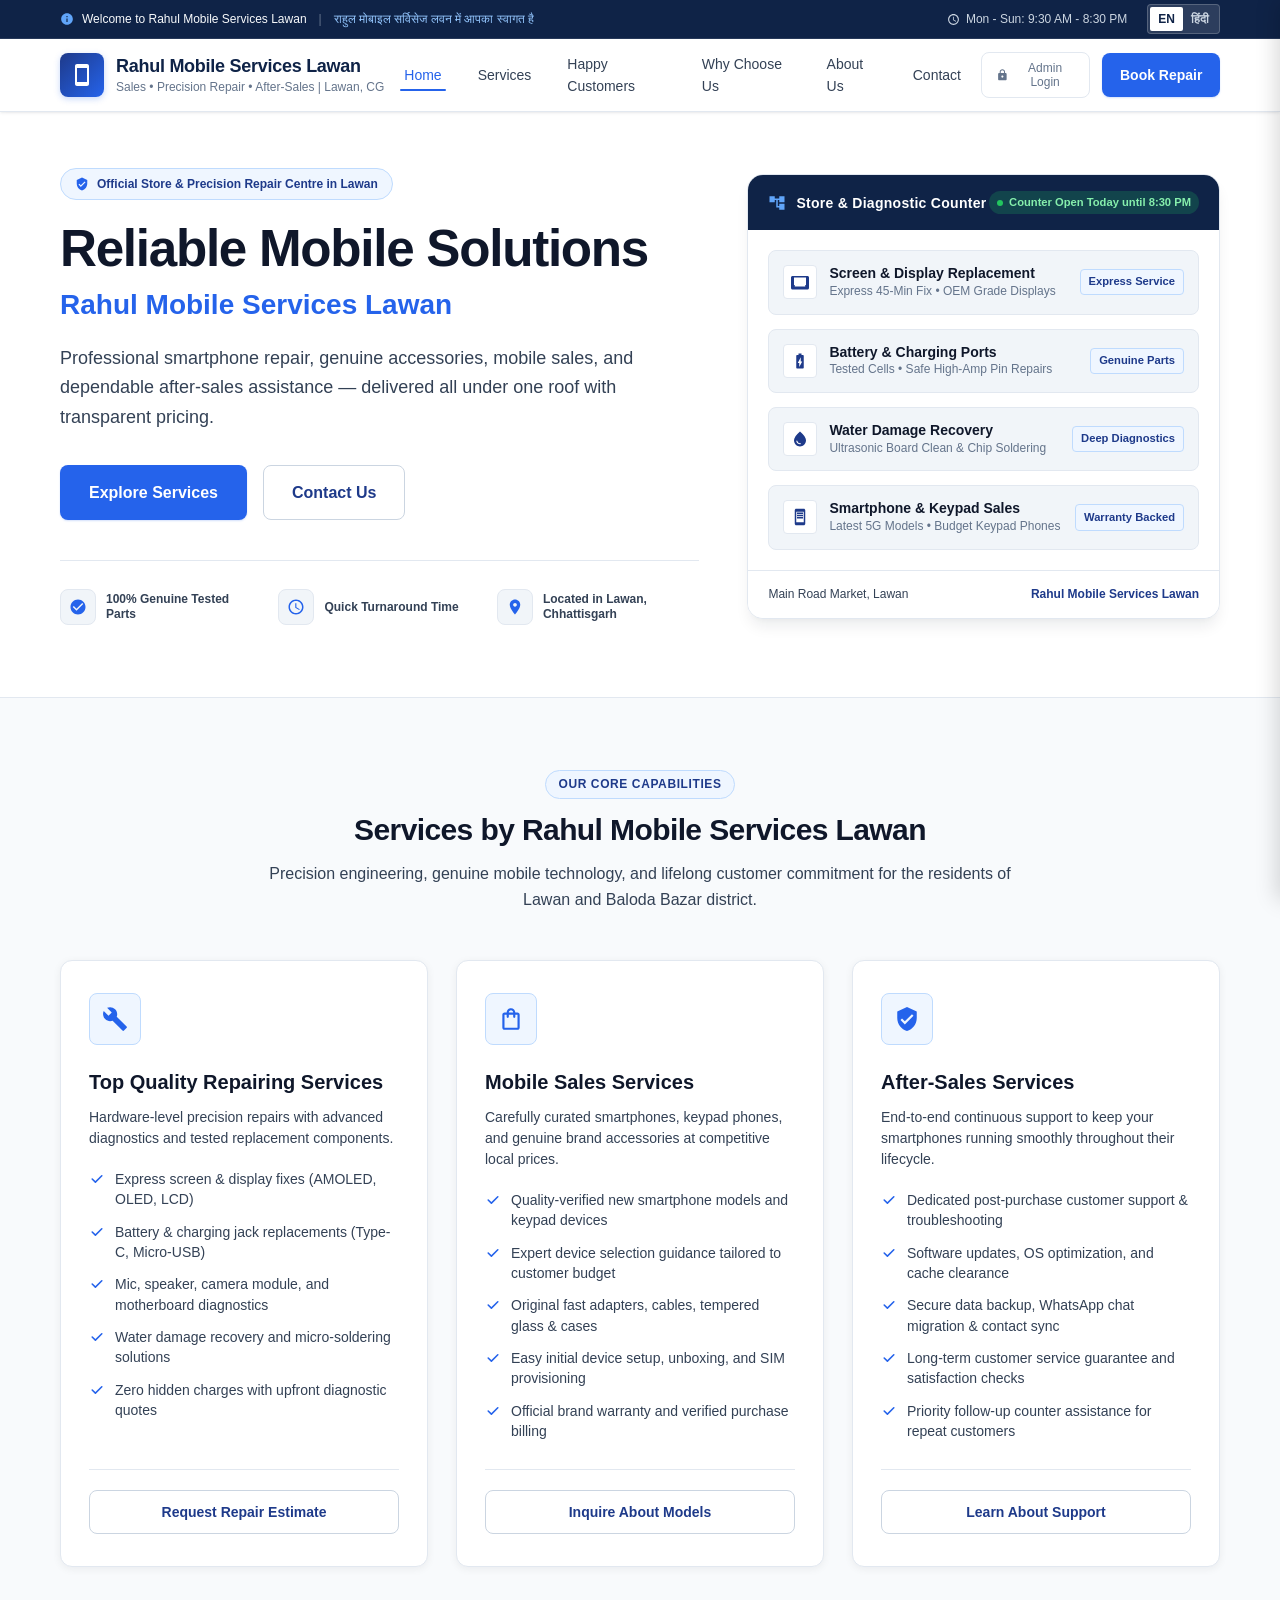
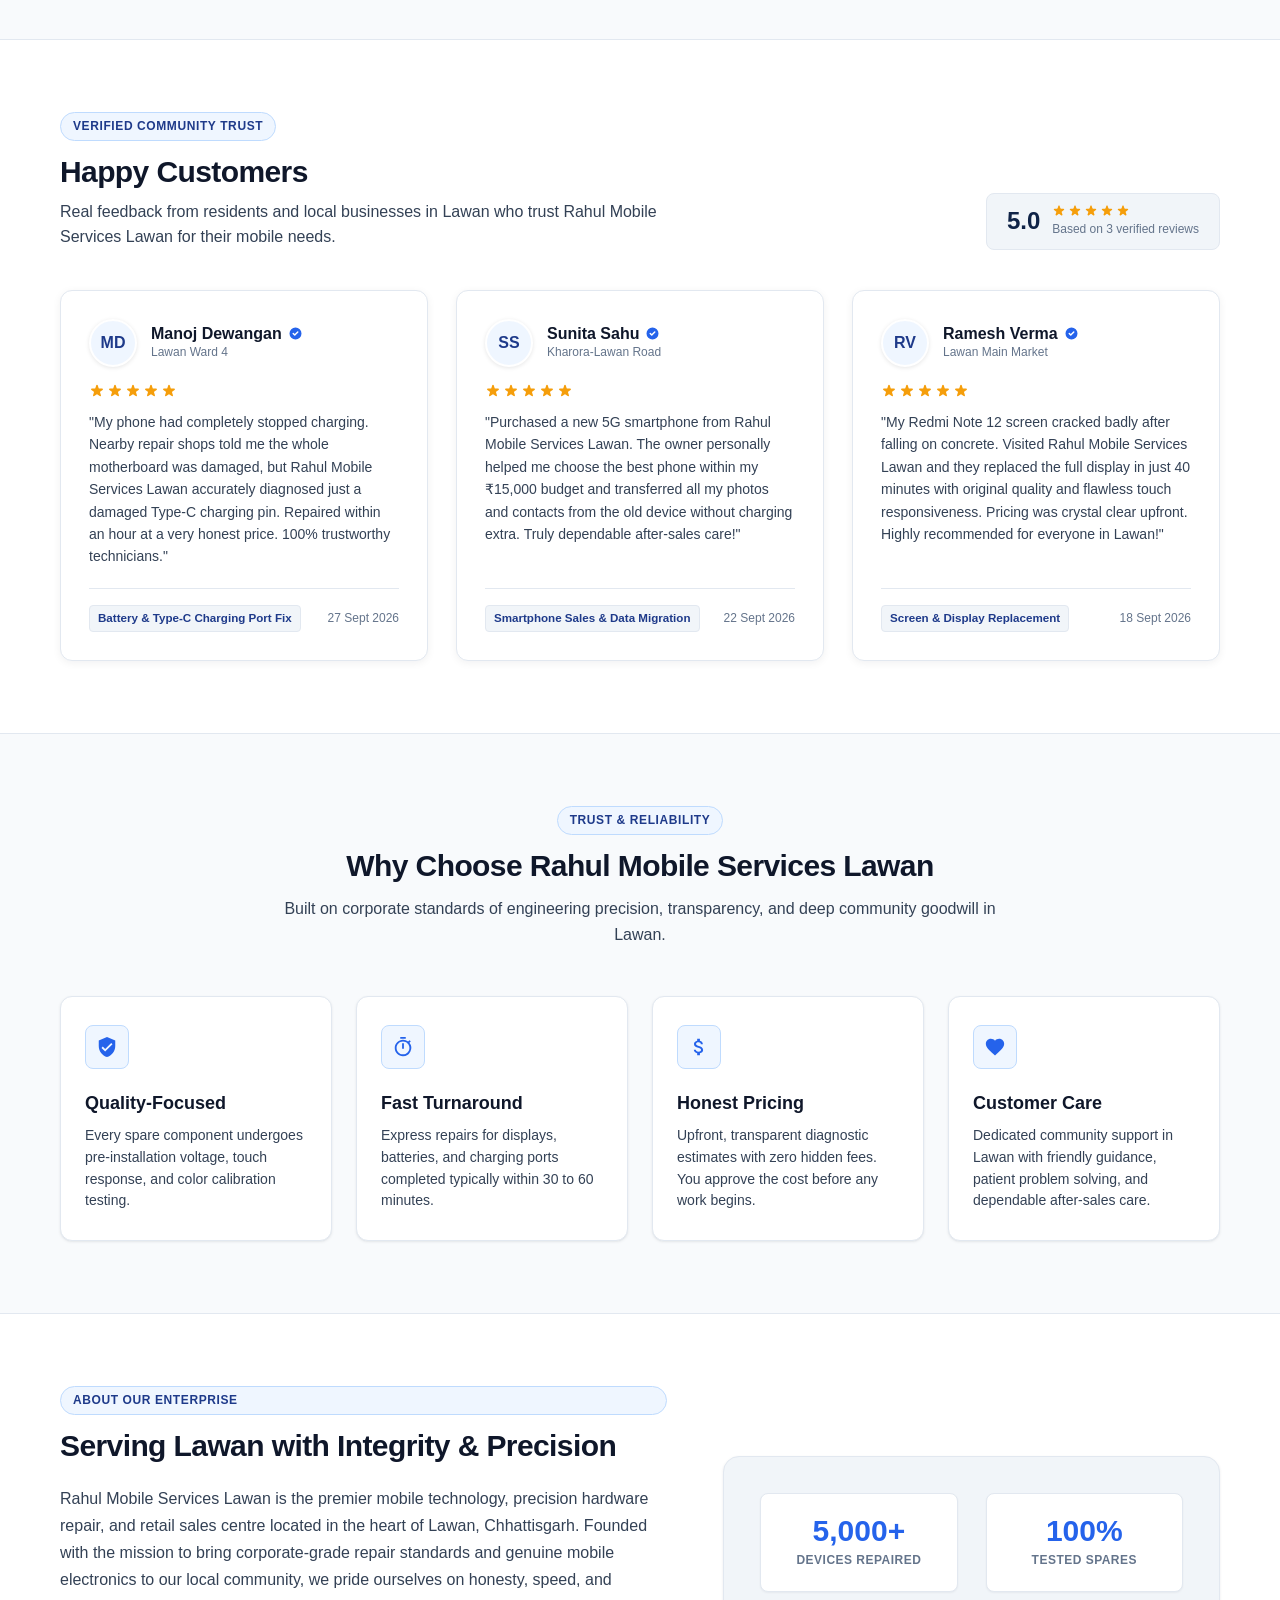
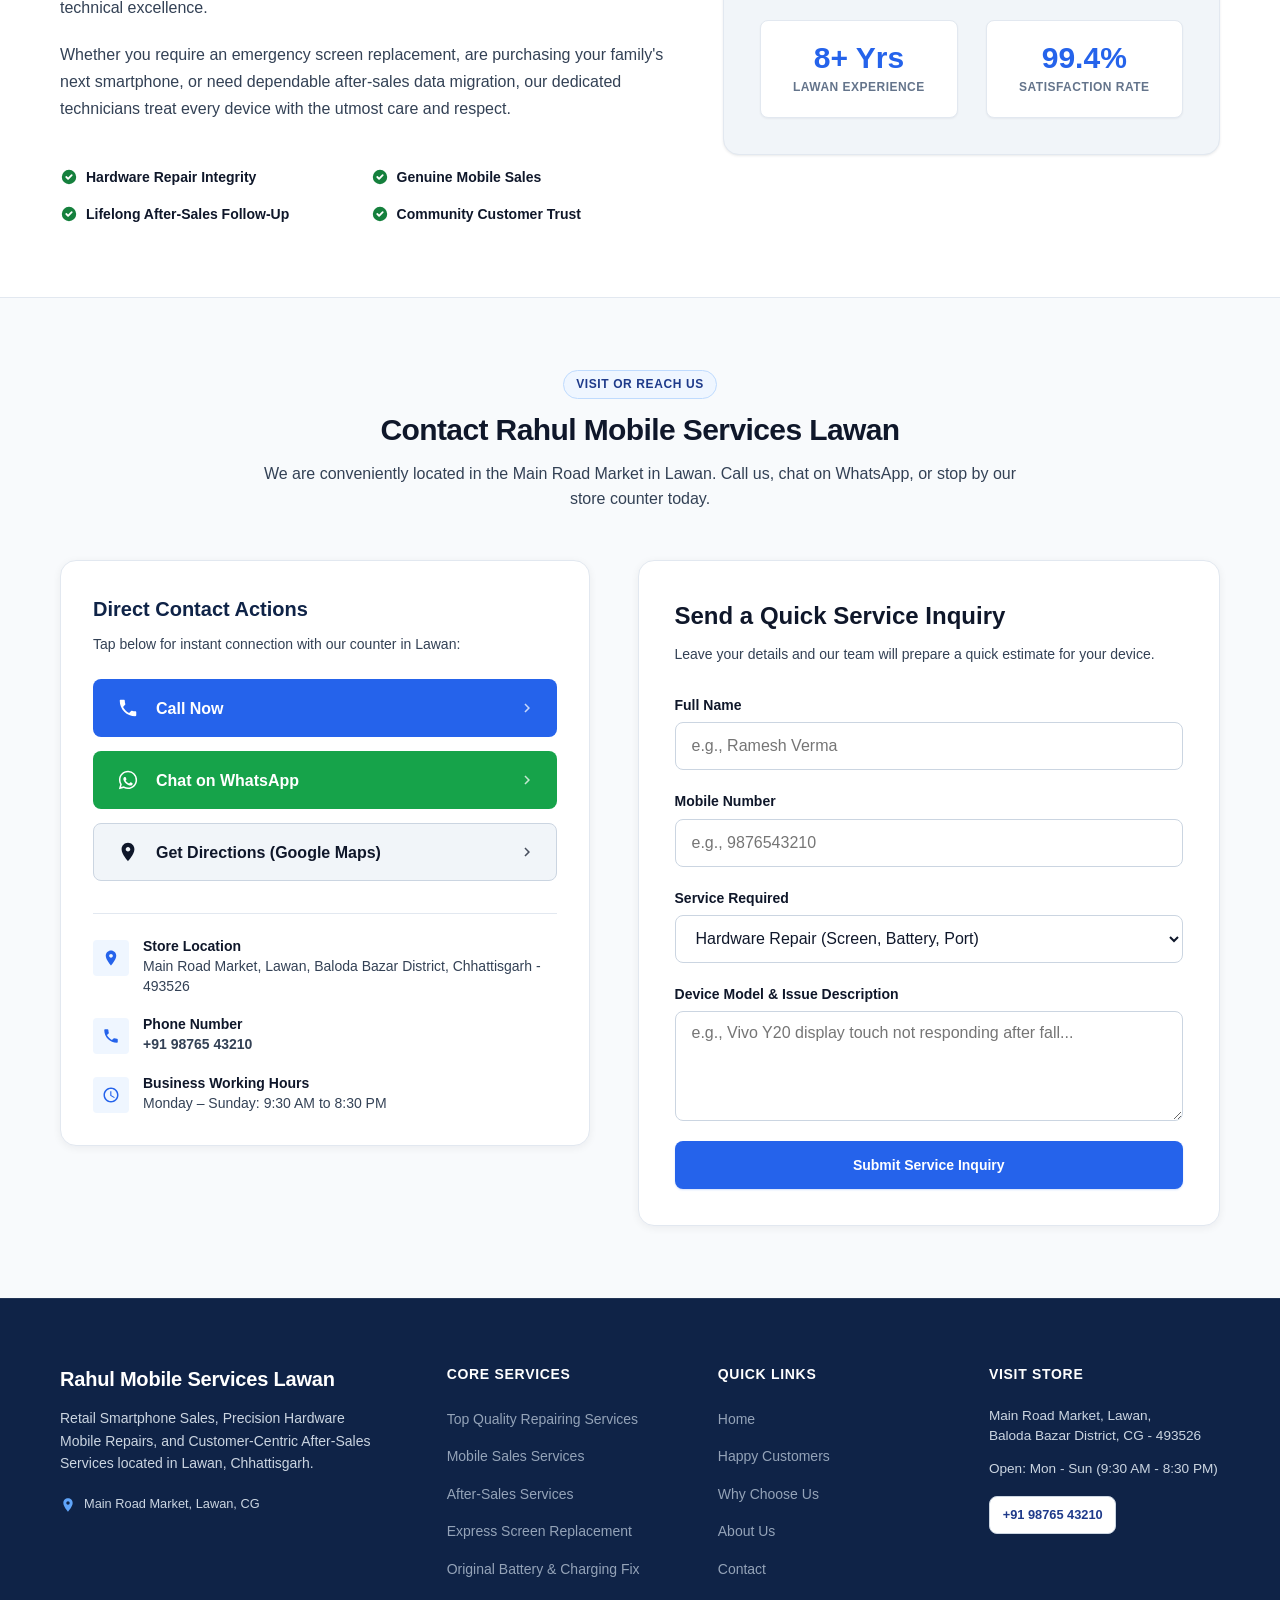
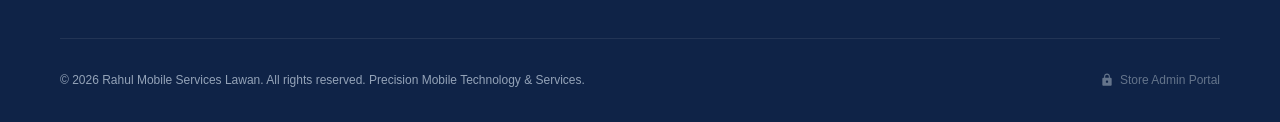
==== index.html @ c4f7a89b "feat: complete production-ready web application for Rahul Mobile Services Lawan" ====
<!DOCTYPE html>
<html lang="en">
<head>
  <meta charset="UTF-8">
  <meta name="viewport" content="width=device-width, initial-scale=1.0, maximum-scale=5.0">
  <title>Rahul Mobile Services Lawan — Retail Smartphone Sales, Precision Hardware Repairs & After-Sales</title>
  <meta name="description" content="Official website of Rahul Mobile Services Lawan. Precision smartphone repair, retail mobile sales, genuine accessories, and dependable after-sales services in Lawan, Chhattisgarh.">
  <meta name="theme-color" content="#0f2347">
  
  <!-- Corporate Light Theme Styles -->
  <link rel="stylesheet" href="css/style.css">
  <link rel="stylesheet" href="css/admin.css">

  <link rel="icon" href="data:image/svg+xml,<svg xmlns='http://www.w3.org/2000/svg' viewBox='0 0 24 24' fill='%232563eb'><path d='M17 1.01L7 1c-1.1 0-2 .9-2 2v18c0 1.1.9 2 2 2h10c1.1 0 2-.9 2-2V3c0-1.1-.9-1.99-2-1.99zM17 19H7V5h10v14z'/></svg>">
</head>
<body>

  <!-- ==========================================================================
       1. Top Welcome Banner (Bilingual Greeting by Default + Language Toggle)
       ========================================================================== -->
  <header class="top-welcome-banner" role="banner">
    <div class="container top-banner-inner">
      <div class="top-greeting">
        <svg class="top-greeting-icon" viewBox="0 0 24 24" aria-hidden="true">
          <path d="M12 2C6.48 2 2 6.48 2 12s4.48 10 10 10 10-4.48 10-10S17.52 2 12 2zm1 15h-2v-6h2v6zm0-8h-2V7h2v2z"/>
        </svg>
        <span class="top-greeting-en">Welcome to Rahul Mobile Services Lawan</span>
        <span class="top-greeting-divider" aria-hidden="true">|</span>
        <span class="top-greeting-hi">राहुल मोबाइल सर्विसेज लवन में आपका स्वागत है</span>
      </div>

      <div class="top-banner-controls">
        <span class="top-contact-hint">
          <svg viewBox="0 0 24 24" aria-hidden="true"><path d="M11.99 2C6.47 2 2 6.48 2 12s4.47 10 9.99 10C17.52 22 22 17.52 22 12S17.52 2 11.99 2zM12 20c-4.42 0-8-3.58-8-8s3.58-8 8-8 8 3.58 8 8-3.58 8-8 8zm.5-13H11v6l5.25 3.15.75-1.23-4.5-2.67z"/></svg>
          <span data-i18n="top.hours">Mon - Sun: 9:30 AM - 8:30 PM</span>
        </span>

        <!-- Top-Right Language Switcher (EN | हिंदी) -->
        <div class="lang-toggle-wrapper" role="group" aria-label="Language Selector">
          <button type="button" class="lang-btn lang-btn-en active" aria-pressed="true">EN</button>
          <button type="button" class="lang-btn lang-btn-hi" aria-pressed="false">हिंदी</button>
        </div>
      </div>
    </div>
  </header>

  <!-- ==========================================================================
       2. Sticky Header & Navigation
       ========================================================================== -->
  <nav class="main-header" aria-label="Main Navigation">
    <div class="container header-inner">
      <!-- Brand Logo & Identity -->
      <a href="#home" class="brand-identity" aria-label="Rahul Mobile Services Lawan - Home">
        <div class="brand-logo-icon" aria-hidden="true">
          <svg viewBox="0 0 24 24"><path d="M17 1.01L7 1c-1.1 0-2 .9-2 2v18c0 1.1.9 2 2 2h10c1.1 0 2-.9 2-2V3c0-1.1-.9-1.99-2-1.99zM17 19H7V5h10v14z"/></svg>
        </div>
        <div class="brand-text-block">
          <span class="brand-title">Rahul Mobile Services Lawan</span>
          <span class="brand-subtitle" data-i18n="brand.sub">Sales • Precision Repair • After-Sales | Lawan, CG</span>
        </div>
      </a>

      <!-- Desktop Nav Links -->
      <div class="main-nav">
        <ul class="nav-list">
          <li><a href="#home" class="nav-link active" data-i18n="nav.home">Home</a></li>
          <li><a href="#services" class="nav-link" data-i18n="nav.services">Services</a></li>
          <li><a href="#testimonials" class="nav-link" data-i18n="nav.customers">Happy Customers</a></li>
          <li><a href="#why-us" class="nav-link" data-i18n="nav.why_us">Why Choose Us</a></li>
          <li><a href="#about" class="nav-link" data-i18n="nav.about">About Us</a></li>
          <li><a href="#contact" class="nav-link" data-i18n="nav.contact">Contact</a></li>
        </ul>
      </div>

      <!-- Header Actions -->
      <div class="header-actions">
        <!-- Discreet Admin Login Button -->
        <button type="button" class="btn-ghost-admin btn-admin-trigger" title="Store Owner Administration">
          <svg viewBox="0 0 24 24" aria-hidden="true"><path d="M18 8h-1V6c0-2.76-2.24-5-5-5S7 3.24 7 6v2H6c-1.1 0-2 .9-2 2v10c0 1.1.9 2 2 2h12c1.1 0 2-.9 2-2V10c0-1.1-.9-2-2-2zm-6 9c-1.1 0-2-.9-2-2s.9-2 2-2 2 .9 2 2-.9 2-2 2zm3.1-9H8.9V6c0-1.71 1.39-3.1 3.1-3.1 1.71 0 3.1 1.39 3.1 3.1v2z"/></svg>
          <span data-i18n="nav.admin_login">Admin Login</span>
        </button>

        <!-- Primary CTA -->
        <a href="#contact" class="btn btn-primary" data-i18n="nav.get_started">Book Repair</a>

        <!-- Mobile Drawer Menu Toggle -->
        <button type="button" class="mobile-menu-btn" id="mobileMenuBtn" aria-label="Open Navigation Menu" aria-expanded="false">
          <svg viewBox="0 0 24 24" aria-hidden="true"><path d="M3 18h18v-2H3v2zm0-5h18v-2H3v2zm0-7v2h18V6H3z"/></svg>
        </button>
      </div>
    </div>
  </nav>

  <!-- Mobile Drawer Menu & Overlay -->
  <div class="mobile-drawer-backdrop" id="mobileDrawerBackdrop" aria-hidden="true"></div>
  <div class="mobile-drawer" id="mobileDrawer" role="dialog" aria-modal="true" aria-label="Mobile Navigation">
    <div class="mobile-drawer-header">
      <div class="brand-text-block">
        <span class="brand-title" style="font-size: 1rem;">Rahul Mobile Services Lawan</span>
        <span class="brand-subtitle">Lawan, Chhattisgarh</span>
      </div>
      <button type="button" class="mobile-drawer-close" id="mobileDrawerClose" aria-label="Close Navigation Menu">
        <svg viewBox="0 0 24 24" style="width:20px;height:20px;fill:currentColor;"><path d="M19 6.41L17.59 5 12 10.59 6.41 5 5 6.41 10.59 12 5 17.59 6.41 19 12 13.41 17.59 19 19 17.59 13.41 12z"/></svg>
      </button>
    </div>

    <div class="mobile-drawer-links">
      <a href="#home" class="mobile-drawer-link" data-i18n="nav.home">Home</a>
      <a href="#services" class="mobile-drawer-link" data-i18n="nav.services">Services</a>
      <a href="#testimonials" class="mobile-drawer-link" data-i18n="nav.customers">Happy Customers</a>
      <a href="#why-us" class="mobile-drawer-link" data-i18n="nav.why_us">Why Choose Us</a>
      <a href="#about" class="mobile-drawer-link" data-i18n="nav.about">About Us</a>
      <a href="#contact" class="mobile-drawer-link" data-i18n="nav.contact">Contact</a>
    </div>

    <div class="mobile-drawer-footer">
      <a href="tel:+919876543210" class="btn btn-primary" style="width:100%;">
        <svg viewBox="0 0 24 24" style="width:18px;height:18px;fill:currentColor;"><path d="M6.62 10.79c1.44 2.83 3.76 5.14 6.59 6.59l2.2-2.2c.27-.27.67-.36 1.02-.24 1.12.37 2.33.57 3.57.57.55 0 1 .45 1 1V20c0 .55-.45 1-1 1-9.39 0-17-7.61-17-17 0-.55.45-1 1-1h3.5c.55 0 1 .45 1 1 0 1.25.2 2.45.57 3.57.11.35.03.74-.25 1.02l-2.2 2.2z"/></svg>
        <span>+91 98765 43210</span>
      </a>
      <button type="button" class="btn btn-secondary btn-admin-trigger" style="width:100%;">
        <svg viewBox="0 0 24 24" style="width:16px;height:16px;fill:currentColor;"><path d="M18 8h-1V6c0-2.76-2.24-5-5-5S7 3.24 7 6v2H6c-1.1 0-2 .9-2 2v10c0 1.1.9 2 2 2h12c1.1 0 2-.9 2-2V10c0-1.1-.9-2-2-2zm-6 9c-1.1 0-2-.9-2-2s.9-2 2-2 2 .9 2 2-.9 2-2 2zm3.1-9H8.9V6c0-1.71 1.39-3.1 3.1-3.1 1.71 0 3.1 1.39 3.1 3.1v2z"/></svg>
        <span data-i18n="nav.admin_login">Admin Login</span>
      </button>
    </div>
  </div>

  <main>
    <!-- ==========================================================================
         3. Commercial Hero Section
         ========================================================================== -->
    <section class="hero-section" id="home">
      <div class="container hero-grid">
        <!-- Hero Left Column Content -->
        <div class="hero-content">
          <div class="hero-pill-badge">
            <svg viewBox="0 0 24 24" aria-hidden="true"><path d="M12 1L3 5v6c0 5.55 3.84 10.74 9 12 5.16-1.26 9-6.45 9-12V5l-9-4zm-2 16l-4-4 1.41-1.41L10 14.17l6.59-6.59L18 9l-8 8z"/></svg>
            <span data-i18n="hero.badge">Official Store & Precision Repair Centre in Lawan</span>
          </div>

          <h1 class="hero-headline" data-i18n="hero.headline">Reliable Mobile Solutions</h1>
          <h2 class="hero-subheadline" data-i18n="hero.subheadline">Rahul Mobile Services Lawan</h2>

          <p class="hero-description" data-i18n="hero.description">
            Professional smartphone repair, genuine accessories, mobile sales, and dependable after-sales assistance — delivered all under one roof with transparent pricing.
          </p>

          <div class="hero-actions">
            <a href="#services" class="btn btn-primary" data-i18n="hero.btn_services">Explore Services</a>
            <a href="#contact" class="btn btn-secondary" data-i18n="hero.btn_contact">Contact Us</a>
          </div>

          <!-- Hero Metric Badges -->
          <div class="hero-metrics">
            <div class="metric-item">
              <div class="metric-icon-wrap" aria-hidden="true">
                <svg viewBox="0 0 24 24"><path d="M12 2C6.48 2 2 6.48 2 12s4.48 10 10 10 10-4.48 10-10S17.52 2 12 2zm-2 15l-5-5 1.41-1.41L10 14.17l7.59-7.59L19 8l-9 9z"/></svg>
              </div>
              <span class="metric-label" data-i18n="hero.metric_1">100% Genuine Tested Parts</span>
            </div>

            <div class="metric-item">
              <div class="metric-icon-wrap" aria-hidden="true">
                <svg viewBox="0 0 24 24"><path d="M11.99 2C6.47 2 2 6.48 2 12s4.47 10 9.99 10C17.52 22 22 17.52 22 12S17.52 2 11.99 2zM12 20c-4.42 0-8-3.58-8-8s3.58-8 8-8 8 3.58 8 8-3.58 8-8 8zm.5-13H11v6l5.25 3.15.75-1.23-4.5-2.67z"/></svg>
              </div>
              <span class="metric-label" data-i18n="hero.metric_2">Quick Turnaround Time</span>
            </div>

            <div class="metric-item">
              <div class="metric-icon-wrap" aria-hidden="true">
                <svg viewBox="0 0 24 24"><path d="M12 2C8.13 2 5 5.13 5 9c0 5.25 7 13 7 13s7-7.75 7-13c0-3.87-3.13-7-7-7zm0 9.5c-1.38 0-2.5-1.12-2.5-2.5s1.12-2.5 2.5-2.5 2.5 1.12 2.5 2.5-1.12 2.5-2.5 2.5z"/></svg>
              </div>
              <span class="metric-label" data-i18n="hero.metric_3">Located in Lawan, Chhattisgarh</span>
            </div>
          </div>
        </div>

        <!-- Hero Right Column: Active Diagnostic Mockup Card -->
        <div class="hero-tech-card">
          <div class="tech-card-header">
            <div class="tech-card-title-group">
              <svg viewBox="0 0 24 24" style="width:18px;height:18px;fill:#60a5fa;" aria-hidden="true"><path d="M22 11V3h-7v3H9V3H2v8h7V8h2v10h4v3h7v-8h-7v3h-2V8h2v3h7z"/></svg>
              <span class="tech-card-title" data-i18n="hero.card_title">Store & Diagnostic Counter</span>
            </div>
            <div class="tech-status-badge">
              <span class="status-dot"></span>
              <span data-i18n="hero.status_open">Counter Open Today until 8:30 PM</span>
            </div>
          </div>

          <div class="tech-card-body">
            <!-- Diagnostic Item 1 -->
            <div class="diagnostic-item">
              <div class="diagnostic-info">
                <div class="diag-icon" aria-hidden="true">
                  <svg viewBox="0 0 24 24"><path d="M4 6h16v10H4V6zm18-2H2c-1.1 0-2 .9-2 2v14c0 1.1.9 2 2 2h20c1.1 0 2-.9 2-2V6c0-1.1-.9-2-2-2zm-3 14H5v-2h14v2z"/></svg>
                </div>
                <div class="diag-text">
                  <h4 data-i18n="hero.diag_1_title">Screen & Glass Replacement</h4>
                  <p data-i18n="hero.diag_1_sub">Express 45-Min Fix • OEM Grade Displays</p>
                </div>
              </div>
              <span class="diag-badge" data-i18n="hero.diag_1_badge">Express Service</span>
            </div>

            <!-- Diagnostic Item 2 -->
            <div class="diagnostic-item">
              <div class="diagnostic-info">
                <div class="diag-icon" aria-hidden="true">
                  <svg viewBox="0 0 24 24"><path d="M15.67 4H14V2h-4v2H8.33C7.6 4 7 4.6 7 5.33v15.33C7 21.4 7.6 22 8.33 22h7.33c.74 0 1.34-.6 1.34-1.33V5.33C17 4.6 16.4 4 15.67 4zM11 20v-5.5H9L13 7v5.5h2L11 20z"/></svg>
                </div>
                <div class="diag-text">
                  <h4 data-i18n="hero.diag_2_title">Battery & Charging Ports</h4>
                  <p data-i18n="hero.diag_2_sub">Tested Cells • Safe High-Amp Pin Repairs</p>
                </div>
              </div>
              <span class="diag-badge" data-i18n="hero.diag_2_badge">Genuine Parts</span>
            </div>

            <!-- Diagnostic Item 3 -->
            <div class="diagnostic-item">
              <div class="diagnostic-info">
                <div class="diag-icon" aria-hidden="true">
                  <svg viewBox="0 0 24 24"><path d="M12 2c-5.33 4.55-8 8.48-8 11.8 0 4.98 3.8 8.2 8 8.2s8-3.22 8-8.2c0-3.32-2.67-7.25-8-11.8zM7.83 14c.37 0 .67.26.74.62.41 2.22 2.28 2.98 3.64 2.87.43-.02.79.32.79.75 0 .4-.32.73-.72.75-1.95.13-4.52-.94-5.18-3.99-.08-.47.25-.9.73-1z"/></svg>
                </div>
                <div class="diag-text">
                  <h4 data-i18n="hero.diag_3_title">Water Damage Recovery</h4>
                  <p data-i18n="hero.diag_3_sub">Ultrasonic Board Clean & Chip Soldering</p>
                </div>
              </div>
              <span class="diag-badge" data-i18n="hero.diag_3_badge">Deep Diagnostics</span>
            </div>

            <!-- Diagnostic Item 4 -->
            <div class="diagnostic-item">
              <div class="diagnostic-info">
                <div class="diag-icon" aria-hidden="true">
                  <svg viewBox="0 0 24 24"><path d="M17 1H7c-1.1 0-2 .9-2 2v18c0 1.1.9 2 2 2h10c1.1 0 2-.9 2-2V3c0-1.1-.9-2-2-2zm0 18H7V5h10v14zM8 6h8v2H8V6zm0 3h8v2H8V9zm0 3h8v2H8v-2z"/></svg>
                </div>
                <div class="diag-text">
                  <h4 data-i18n="hero.diag_4_title">Smartphone & Keypad Sales</h4>
                  <p data-i18n="hero.diag_4_sub">Latest 5G Models • Budget Keypad Phones</p>
                </div>
              </div>
              <span class="diag-badge" data-i18n="hero.diag_4_badge">Warranty Backed</span>
            </div>
          </div>

          <div class="tech-card-footer">
            <span data-i18n="hero.card_footer_loc">Main Road Market, Lawan</span>
            <strong>Rahul Mobile Services Lawan</strong>
          </div>
        </div>
      </div>
    </section>

    <!-- ==========================================================================
         4. Services Section ("Services by Rahul Mobile Services Lawan")
         ========================================================================== -->
    <section class="services-section section-padding" id="services">
      <div class="container">
        <div class="section-header">
          <div class="section-badge" data-i18n="services.badge">Our Core Capabilities</div>
          <h2 class="section-title" data-i18n="services.title">Services by Rahul Mobile Services Lawan</h2>
          <p class="section-description" data-i18n="services.desc">
            Precision engineering, genuine mobile technology, and lifelong customer commitment for the residents of Lawan and Baloda Bazar district.
          </p>
        </div>

        <div class="services-grid">
          <!-- Card 1: Top Quality Repairing Services -->
          <article class="service-card">
            <div class="service-icon-box" aria-hidden="true">
              <svg viewBox="0 0 24 24"><path d="M22.7 19l-9.1-9.1c.9-2.3.4-5-1.5-6.9-2-2-5-2.4-7.4-1.3L9 6 6 9 1.6 4.7C.4 7.1.9 10.1 2.9 12.1c1.9 1.9 4.6 2.4 6.9 1.5l9.1 9.1c.4.4 1 .4 1.4 0l2.3-2.3c.5-.4.5-1.1.1-1.4z"/></svg>
            </div>
            <h3 class="service-title" data-i18n="services.c1_title">Top Quality Repairing Services</h3>
            <p class="service-summary" data-i18n="services.c1_desc">
              Hardware-level precision repairs with advanced diagnostics and tested replacement components.
            </p>
            <ul class="service-features-list">
              <li class="service-feature-item">
                <span class="service-feature-icon" aria-hidden="true"><svg viewBox="0 0 20 20"><path fill-rule="evenodd" d="M16.707 5.293a1 1 0 010 1.414l-8 8a1 1 0 01-1.414 0l-4-4a1 1 0 011.414-1.414L8 12.586l7.293-7.293a1 1 0 011.414 0z" clip-rule="evenodd"/></svg></span>
                <span data-i18n="services.c1_f1">Express screen & display fixes (AMOLED, OLED, LCD)</span>
              </li>
              <li class="service-feature-item">
                <span class="service-feature-icon" aria-hidden="true"><svg viewBox="0 0 20 20"><path fill-rule="evenodd" d="M16.707 5.293a1 1 0 010 1.414l-8 8a1 1 0 01-1.414 0l-4-4a1 1 0 011.414-1.414L8 12.586l7.293-7.293a1 1 0 011.414 0z" clip-rule="evenodd"/></svg></span>
                <span data-i18n="services.c1_f2">Battery & charging jack replacements (Type-C, Micro-USB)</span>
              </li>
              <li class="service-feature-item">
                <span class="service-feature-icon" aria-hidden="true"><svg viewBox="0 0 20 20"><path fill-rule="evenodd" d="M16.707 5.293a1 1 0 010 1.414l-8 8a1 1 0 01-1.414 0l-4-4a1 1 0 011.414-1.414L8 12.586l7.293-7.293a1 1 0 011.414 0z" clip-rule="evenodd"/></svg></span>
                <span data-i18n="services.c1_f3">Mic, speaker, camera module, and motherboard diagnostics</span>
              </li>
              <li class="service-feature-item">
                <span class="service-feature-icon" aria-hidden="true"><svg viewBox="0 0 20 20"><path fill-rule="evenodd" d="M16.707 5.293a1 1 0 010 1.414l-8 8a1 1 0 01-1.414 0l-4-4a1 1 0 011.414-1.414L8 12.586l7.293-7.293a1 1 0 011.414 0z" clip-rule="evenodd"/></svg></span>
                <span data-i18n="services.c1_f4">Water damage recovery and micro-soldering solutions</span>
              </li>
              <li class="service-feature-item">
                <span class="service-feature-icon" aria-hidden="true"><svg viewBox="0 0 20 20"><path fill-rule="evenodd" d="M16.707 5.293a1 1 0 010 1.414l-8 8a1 1 0 01-1.414 0l-4-4a1 1 0 011.414-1.414L8 12.586l7.293-7.293a1 1 0 011.414 0z" clip-rule="evenodd"/></svg></span>
                <span data-i18n="services.c1_f5">Zero hidden charges with upfront diagnostic quotes</span>
              </li>
            </ul>
            <div class="service-card-action">
              <button type="button" class="btn btn-secondary btn-service-trigger" data-service-val="Hardware Repair (Screen, Battery, Port)" data-i18n="services.c1_btn">Request Repair Estimate</button>
            </div>
          </article>

          <!-- Card 2: Mobile Sales Services -->
          <article class="service-card">
            <div class="service-icon-box" aria-hidden="true">
              <svg viewBox="0 0 24 24"><path d="M18 6h-2c0-2.21-1.79-4-4-4S8 3.79 8 6H6c-1.1 0-2 .9-2 2v12c0 1.1.9 2 2 2h12c1.1 0 2-.9 2-2V8c0-1.1-.9-2-2-2zm-6-2c1.1 0 2 .9 2 2h-4c0-1.1.9-2 2-2zm6 16H6V8h2v2c0 .55.45 1 1 1s1-.45 1-1V8h4v2c0 .55.45 1 1 1s1-.45 1-1V8h2v12z"/></svg>
            </div>
            <h3 class="service-title" data-i18n="services.c2_title">Mobile Sales Services</h3>
            <p class="service-summary" data-i18n="services.c2_desc">
              Carefully curated smartphones, keypad phones, and genuine brand accessories at competitive local prices.
            </p>
            <ul class="service-features-list">
              <li class="service-feature-item">
                <span class="service-feature-icon" aria-hidden="true"><svg viewBox="0 0 20 20"><path fill-rule="evenodd" d="M16.707 5.293a1 1 0 010 1.414l-8 8a1 1 0 01-1.414 0l-4-4a1 1 0 011.414-1.414L8 12.586l7.293-7.293a1 1 0 011.414 0z" clip-rule="evenodd"/></svg></span>
                <span data-i18n="services.c2_f1">Quality-verified new smartphone models and keypad devices</span>
              </li>
              <li class="service-feature-item">
                <span class="service-feature-icon" aria-hidden="true"><svg viewBox="0 0 20 20"><path fill-rule="evenodd" d="M16.707 5.293a1 1 0 010 1.414l-8 8a1 1 0 01-1.414 0l-4-4a1 1 0 011.414-1.414L8 12.586l7.293-7.293a1 1 0 011.414 0z" clip-rule="evenodd"/></svg></span>
                <span data-i18n="services.c2_f2">Expert device selection guidance tailored to customer budget</span>
              </li>
              <li class="service-feature-item">
                <span class="service-feature-icon" aria-hidden="true"><svg viewBox="0 0 20 20"><path fill-rule="evenodd" d="M16.707 5.293a1 1 0 010 1.414l-8 8a1 1 0 01-1.414 0l-4-4a1 1 0 011.414-1.414L8 12.586l7.293-7.293a1 1 0 011.414 0z" clip-rule="evenodd"/></svg></span>
                <span data-i18n="services.c2_f3">Original fast adapters, cables, tempered glass & cases</span>
              </li>
              <li class="service-feature-item">
                <span class="service-feature-icon" aria-hidden="true"><svg viewBox="0 0 20 20"><path fill-rule="evenodd" d="M16.707 5.293a1 1 0 010 1.414l-8 8a1 1 0 01-1.414 0l-4-4a1 1 0 011.414-1.414L8 12.586l7.293-7.293a1 1 0 011.414 0z" clip-rule="evenodd"/></svg></span>
                <span data-i18n="services.c2_f4">Easy initial device setup, unboxing, and SIM provisioning</span>
              </li>
              <li class="service-feature-item">
                <span class="service-feature-icon" aria-hidden="true"><svg viewBox="0 0 20 20"><path fill-rule="evenodd" d="M16.707 5.293a1 1 0 010 1.414l-8 8a1 1 0 01-1.414 0l-4-4a1 1 0 011.414-1.414L8 12.586l7.293-7.293a1 1 0 011.414 0z" clip-rule="evenodd"/></svg></span>
                <span data-i18n="services.c2_f5">Official brand warranty and verified purchase billing</span>
              </li>
            </ul>
            <div class="service-card-action">
              <button type="button" class="btn btn-secondary btn-service-trigger" data-service-val="New Mobile Phone Sales" data-i18n="services.c2_btn">Inquire About Models</button>
            </div>
          </article>

          <!-- Card 3: After-Sales Services -->
          <article class="service-card">
            <div class="service-icon-box" aria-hidden="true">
              <svg viewBox="0 0 24 24"><path d="M12 1L3 5v6c0 5.55 3.84 10.74 9 12 5.16-1.26 9-6.45 9-12V5l-9-4zm-2 16l-4-4 1.41-1.41L10 14.17l6.59-6.59L18 9l-8 8z"/></svg>
            </div>
            <h3 class="service-title" data-i18n="services.c3_title">After-Sales Services</h3>
            <p class="service-summary" data-i18n="services.c3_desc">
              End-to-end continuous support to keep your smartphones running smoothly throughout their lifecycle.
            </p>
            <ul class="service-features-list">
              <li class="service-feature-item">
                <span class="service-feature-icon" aria-hidden="true"><svg viewBox="0 0 20 20"><path fill-rule="evenodd" d="M16.707 5.293a1 1 0 010 1.414l-8 8a1 1 0 01-1.414 0l-4-4a1 1 0 011.414-1.414L8 12.586l7.293-7.293a1 1 0 011.414 0z" clip-rule="evenodd"/></svg></span>
                <span data-i18n="services.c3_f1">Dedicated post-purchase customer support & troubleshooting</span>
              </li>
              <li class="service-feature-item">
                <span class="service-feature-icon" aria-hidden="true"><svg viewBox="0 0 20 20"><path fill-rule="evenodd" d="M16.707 5.293a1 1 0 010 1.414l-8 8a1 1 0 01-1.414 0l-4-4a1 1 0 011.414-1.414L8 12.586l7.293-7.293a1 1 0 011.414 0z" clip-rule="evenodd"/></svg></span>
                <span data-i18n="services.c3_f2">Software updates, OS optimization, and cache clearance</span>
              </li>
              <li class="service-feature-item">
                <span class="service-feature-icon" aria-hidden="true"><svg viewBox="0 0 20 20"><path fill-rule="evenodd" d="M16.707 5.293a1 1 0 010 1.414l-8 8a1 1 0 01-1.414 0l-4-4a1 1 0 011.414-1.414L8 12.586l7.293-7.293a1 1 0 011.414 0z" clip-rule="evenodd"/></svg></span>
                <span data-i18n="services.c3_f3">Secure data backup, WhatsApp chat migration & contact sync</span>
              </li>
              <li class="service-feature-item">
                <span class="service-feature-icon" aria-hidden="true"><svg viewBox="0 0 20 20"><path fill-rule="evenodd" d="M16.707 5.293a1 1 0 010 1.414l-8 8a1 1 0 01-1.414 0l-4-4a1 1 0 011.414-1.414L8 12.586l7.293-7.293a1 1 0 011.414 0z" clip-rule="evenodd"/></svg></span>
                <span data-i18n="services.c3_f4">Long-term customer service guarantee and satisfaction checks</span>
              </li>
              <li class="service-feature-item">
                <span class="service-feature-icon" aria-hidden="true"><svg viewBox="0 0 20 20"><path fill-rule="evenodd" d="M16.707 5.293a1 1 0 010 1.414l-8 8a1 1 0 01-1.414 0l-4-4a1 1 0 011.414-1.414L8 12.586l7.293-7.293a1 1 0 011.414 0z" clip-rule="evenodd"/></svg></span>
                <span data-i18n="services.c3_f5">Priority follow-up counter assistance for repeat customers</span>
              </li>
            </ul>
            <div class="service-card-action">
              <button type="button" class="btn btn-secondary btn-service-trigger" data-service-val="After-Sales & Software / Data Support" data-i18n="services.c3_btn">Learn About Support</button>
            </div>
          </article>
        </div>
      </div>
    </section>

    <!-- ==========================================================================
         5. Happy Customers Section (Real-Time Customer Testimonials)
         ========================================================================== -->
    <section class="testimonials-section section-padding" id="testimonials">
      <div class="container">
        <div class="testimonials-header-bar">
          <div>
            <div class="section-badge" data-i18n="test.badge">Verified Community Trust</div>
            <h2 class="section-title" style="text-align: left; margin-bottom: 0.5rem;" data-i18n="test.title">Happy Customers</h2>
            <p class="section-description" style="text-align: left; max-width: 600px;" data-i18n="test.desc">
              Real feedback from residents and local businesses in Lawan who trust Rahul Mobile Services Lawan for their mobile needs.
            </p>
          </div>

          <!-- Overall Star Rating Badge -->
          <div class="testimonials-stat-box">
            <div class="stat-rating-number" id="publicAvgRating">5.0</div>
            <div class="stat-stars-group">
              <div class="stars-row" aria-label="5 out of 5 stars">
                <svg viewBox="0 0 20 20"><path d="M9.049 2.927c.3-.921 1.603-.921 1.902 0l1.07 3.292a1 1 0 00.95.69h3.462c.969 0 1.371 1.24.588 1.81l-2.8 2.034a1 1 0 00-.364 1.118l1.07 3.292c.3.921-.755 1.688-1.54 1.118l-2.8-2.034a1 1 0 00-1.175 0l-2.8 2.034c-.784.57-1.838-.197-1.539-1.118l1.07-3.292a1 1 0 00-.364-1.118L2.98 8.72c-.783-.57-.38-1.81.588-1.81h3.461a1 1 0 00.951-.69l1.07-3.292z"/></svg>
                <svg viewBox="0 0 20 20"><path d="M9.049 2.927c.3-.921 1.603-.921 1.902 0l1.07 3.292a1 1 0 00.95.69h3.462c.969 0 1.371 1.24.588 1.81l-2.8 2.034a1 1 0 00-.364 1.118l1.07 3.292c.3.921-.755 1.688-1.54 1.118l-2.8-2.034a1 1 0 00-1.175 0l-2.8 2.034c-.784.57-1.838-.197-1.539-1.118l1.07-3.292a1 1 0 00-.364-1.118L2.98 8.72c-.783-.57-.38-1.81.588-1.81h3.461a1 1 0 00.951-.69l1.07-3.292z"/></svg>
                <svg viewBox="0 0 20 20"><path d="M9.049 2.927c.3-.921 1.603-.921 1.902 0l1.07 3.292a1 1 0 00.95.69h3.462c.969 0 1.371 1.24.588 1.81l-2.8 2.034a1 1 0 00-.364 1.118l1.07 3.292c.3.921-.755 1.688-1.54 1.118l-2.8-2.034a1 1 0 00-1.175 0l-2.8 2.034c-.784.57-1.838-.197-1.539-1.118l1.07-3.292a1 1 0 00-.364-1.118L2.98 8.72c-.783-.57-.38-1.81.588-1.81h3.461a1 1 0 00.951-.69l1.07-3.292z"/></svg>
                <svg viewBox="0 0 20 20"><path d="M9.049 2.927c.3-.921 1.603-.921 1.902 0l1.07 3.292a1 1 0 00.95.69h3.462c.969 0 1.371 1.24.588 1.81l-2.8 2.034a1 1 0 00-.364 1.118l1.07 3.292c.3.921-.755 1.688-1.54 1.118l-2.8-2.034a1 1 0 00-1.175 0l-2.8 2.034c-.784.57-1.838-.197-1.539-1.118l1.07-3.292a1 1 0 00-.364-1.118L2.98 8.72c-.783-.57-.38-1.81.588-1.81h3.461a1 1 0 00.951-.69l1.07-3.292z"/></svg>
                <svg viewBox="0 0 20 20"><path d="M9.049 2.927c.3-.921 1.603-.921 1.902 0l1.07 3.292a1 1 0 00.95.69h3.462c.969 0 1.371 1.24.588 1.81l-2.8 2.034a1 1 0 00-.364 1.118l1.07 3.292c.3.921-.755 1.688-1.54 1.118l-2.8-2.034a1 1 0 00-1.175 0l-2.8 2.034c-.784.57-1.838-.197-1.539-1.118l1.07-3.292a1 1 0 00-.364-1.118L2.98 8.72c-.783-.57-.38-1.81.588-1.81h3.461a1 1 0 00.951-.69l1.07-3.292z"/></svg>
              </div>
              <span class="stat-subtext" id="publicReviewCount" data-i18n="test.rating_text">Overall Rating from Lawan Customers</span>
            </div>
          </div>
        </div>

        <!-- Dynamic Testimonial Grid (Auto populated from storage) -->
        <div class="testimonials-grid" id="testimonialsGrid">
          <!-- Populated dynamically via js/app.js -->
        </div>
      </div>
    </section>

    <!-- ==========================================================================
         6. Why Choose Us Section (4 Corporate Trust Pillars)
         ========================================================================== -->
    <section class="why-us-section section-padding" id="why-us">
      <div class="container">
        <div class="section-header">
          <div class="section-badge" data-i18n="why.badge">Trust & Reliability</div>
          <h2 class="section-title" data-i18n="why.title">Why Choose Rahul Mobile Services Lawan</h2>
          <p class="section-description" data-i18n="why.desc">
            Built on corporate standards of engineering precision, transparency, and deep community goodwill in Lawan.
          </p>
        </div>

        <div class="pillars-grid">
          <!-- Pillar 1: Quality-Focused -->
          <div class="pillar-card">
            <div class="pillar-icon-wrap" aria-hidden="true">
              <svg viewBox="0 0 24 24"><path d="M12 1L3 5v6c0 5.55 3.84 10.74 9 12 5.16-1.26 9-6.45 9-12V5l-9-4zm-2 16l-4-4 1.41-1.41L10 14.17l6.59-6.59L18 9l-8 8z"/></svg>
            </div>
            <h3 class="pillar-title" data-i18n="why.p1_title">Quality-Focused</h3>
            <p class="pillar-description" data-i18n="why.p1_desc">
              Every spare component undergoes pre-installation voltage, touch response, and color calibration testing.
            </p>
          </div>

          <!-- Pillar 2: Fast Turnaround -->
          <div class="pillar-card">
            <div class="pillar-icon-wrap" aria-hidden="true">
              <svg viewBox="0 0 24 24"><path d="M15 1H9v2h6V1zm-4 13h2V8h-2v6zm8.03-6.61l1.42-1.42c-.43-.51-.9-.99-1.41-1.41l-1.42 1.42A8.962 8.962 0 0012 4c-4.97 0-9 4.03-9 9s4.02 9 9 9a8.994 8.994 0 007.03-14.61zM12 20c-3.87 0-7-3.13-7-7s3.13-7 7-7 7 3.13 7 7-3.13 7-7 7z"/></svg>
            </div>
            <h3 class="pillar-title" data-i18n="why.p2_title">Fast Turnaround</h3>
            <p class="pillar-description" data-i18n="why.p2_desc">
              Express repairs for displays, batteries, and charging ports completed typically within 30 to 60 minutes.
            </p>
          </div>

          <!-- Pillar 3: Honest Pricing -->
          <div class="pillar-card">
            <div class="pillar-icon-wrap" aria-hidden="true">
              <svg viewBox="0 0 24 24"><path d="M11.8 10.9c-2.27-.59-3-1.2-3-2.15 0-1.09 1.01-1.85 2.7-1.85 1.78 0 2.44.85 2.5 2.1h2.21c-.07-1.72-1.12-3.3-3.21-3.81V3h-3v2.16c-1.94.42-3.5 1.68-3.5 3.61 0 2.31 1.91 3.46 4.7 4.13 2.5.6 3 1.48 3 2.41 0 .69-.49 1.79-2.7 1.79-2.06 0-2.87-.92-2.98-2.1h-2.2c.12 2.19 1.76 3.42 3.68 3.83V21h3v-2.15c1.95-.37 3.5-1.5 3.5-3.55 0-2.84-2.43-3.81-4.7-4.4z"/></svg>
            </div>
            <h3 class="pillar-title" data-i18n="why.p3_title">Honest Pricing</h3>
            <p class="pillar-description" data-i18n="why.p3_desc">
              Upfront, transparent diagnostic estimates with zero hidden fees. You approve the cost before any work begins.
            </p>
          </div>

          <!-- Pillar 4: Customer Care -->
          <div class="pillar-card">
            <div class="pillar-icon-wrap" aria-hidden="true">
              <svg viewBox="0 0 24 24"><path d="M12 21.35l-1.45-1.32C5.4 15.36 2 12.28 2 8.5 2 5.42 4.42 3 7.5 3c1.74 0 3.41.81 4.5 2.09C13.09 3.81 14.76 3 16.5 3 19.58 3 22 5.42 22 8.5c0 3.78-3.4 6.86-8.55 11.54L12 21.35z"/></svg>
            </div>
            <h3 class="pillar-title" data-i18n="why.p4_title">Customer Care</h3>
            <p class="pillar-description" data-i18n="why.p4_desc">
              Dedicated community support in Lawan with friendly guidance, patient problem solving, and dependable after-sales care.
            </p>
          </div>
        </div>
      </div>
    </section>

    <!-- ==========================================================================
         7. About Us Section
         ========================================================================== -->
    <section class="about-section section-padding" id="about">
      <div class="container about-grid">
        <div class="about-story">
          <div class="section-badge" data-i18n="about.badge">About Our Enterprise</div>
          <h2 class="section-title" style="text-align: left; margin-bottom: 1.25rem;" data-i18n="about.title">Serving Lawan with Integrity & Precision</h2>
          <p class="about-paragraph" data-i18n="about.p1">
            Rahul Mobile Services Lawan is the premier mobile technology, precision hardware repair, and retail sales centre located in the heart of Lawan, Chhattisgarh. Founded with the mission to bring corporate-grade repair standards and genuine mobile electronics to our local community, we pride ourselves on honesty, speed, and technical excellence.
          </p>
          <p class="about-paragraph" data-i18n="about.p2">
            Whether you require an emergency screen replacement, are purchasing your family's next smartphone, or need dependable after-sales data migration, our dedicated technicians treat every device with the utmost care and respect.
          </p>

          <!-- Core Values Checklist -->
          <div class="values-checklist">
            <div class="value-item">
              <svg viewBox="0 0 20 20" aria-hidden="true"><path fill-rule="evenodd" d="M10 18a8 8 0 100-16 8 8 0 000 16zm3.707-9.293a1 1 0 00-1.414-1.414L9 10.586 7.707 9.293a1 1 0 00-1.414 1.414l2 2a1 1 0 001.414 0l4-4z" clip-rule="evenodd"/></svg>
              <span data-i18n="about.v1">Hardware Repair Integrity</span>
            </div>
            <div class="value-item">
              <svg viewBox="0 0 20 20" aria-hidden="true"><path fill-rule="evenodd" d="M10 18a8 8 0 100-16 8 8 0 000 16zm3.707-9.293a1 1 0 00-1.414-1.414L9 10.586 7.707 9.293a1 1 0 00-1.414 1.414l2 2a1 1 0 001.414 0l4-4z" clip-rule="evenodd"/></svg>
              <span data-i18n="about.v2">Genuine Mobile Sales</span>
            </div>
            <div class="value-item">
              <svg viewBox="0 0 20 20" aria-hidden="true"><path fill-rule="evenodd" d="M10 18a8 8 0 100-16 8 8 0 000 16zm3.707-9.293a1 1 0 00-1.414-1.414L9 10.586 7.707 9.293a1 1 0 00-1.414 1.414l2 2a1 1 0 001.414 0l4-4z" clip-rule="evenodd"/></svg>
              <span data-i18n="about.v3">Lifelong After-Sales Follow-Up</span>
            </div>
            <div class="value-item">
              <svg viewBox="0 0 20 20" aria-hidden="true"><path fill-rule="evenodd" d="M10 18a8 8 0 100-16 8 8 0 000 16zm3.707-9.293a1 1 0 00-1.414-1.414L9 10.586 7.707 9.293a1 1 0 00-1.414 1.414l2 2a1 1 0 001.414 0l4-4z" clip-rule="evenodd"/></svg>
              <span data-i18n="about.v4">Community Customer Trust</span>
            </div>
          </div>
        </div>

        <!-- About Stats Panel -->
        <div class="about-stats-panel">
          <div class="stats-grid-2x2">
            <div class="stat-cell">
              <div class="stat-cell-number" data-i18n="about.stat1_num">5,000+</div>
              <div class="stat-cell-title" data-i18n="about.stat1_lbl">Devices Repaired</div>
            </div>
            <div class="stat-cell">
              <div class="stat-cell-number" data-i18n="about.stat2_num">100%</div>
              <div class="stat-cell-title" data-i18n="about.stat2_lbl">Tested Spares</div>
            </div>
            <div class="stat-cell">
              <div class="stat-cell-number" data-i18n="about.stat3_num">8+ Yrs</div>
              <div class="stat-cell-title" data-i18n="about.stat3_lbl">Lawan Experience</div>
            </div>
            <div class="stat-cell">
              <div class="stat-cell-number" data-i18n="about.stat4_num">99.4%</div>
              <div class="stat-cell-title" data-i18n="about.stat4_lbl">Satisfaction Rate</div>
            </div>
          </div>
        </div>
      </div>
    </section>

    <!-- ==========================================================================
         8. Mobile-First Contact Section
         ========================================================================== -->
    <section class="contact-section section-padding" id="contact">
      <div class="container">
        <div class="section-header">
          <div class="section-badge" data-i18n="contact.badge">Visit Or Reach Us</div>
          <h2 class="section-title" data-i18n="contact.title">Contact Rahul Mobile Services Lawan</h2>
          <p class="section-description" data-i18n="contact.desc">
            We are conveniently located in the Main Road Market in Lawan. Call us, chat on WhatsApp, or stop by our store counter today.
          </p>
        </div>

        <div class="contact-layout-grid">
          <!-- Left: High Touch-Target Quick Actions & Store Details -->
          <div class="touch-action-panel">
            <h3 class="touch-action-title" data-i18n="contact.touch_title">Direct Contact Actions</h3>
            <p class="touch-action-subtitle" data-i18n="contact.touch_subtitle">Tap below for instant connection with our counter in Lawan:</p>

            <!-- Touch Action Buttons (Min 44px touch targets - designed at 52px) -->
            <div class="touch-buttons-stack">
              <!-- 1. Call Now -->
              <a href="tel:+919876543210" class="touch-btn touch-btn-call" aria-label="Call Rahul Mobile Services Lawan at +91 98765 43210">
                <div class="touch-btn-lead">
                  <span class="touch-btn-icon" aria-hidden="true">
                    <svg viewBox="0 0 24 24"><path d="M6.62 10.79c1.44 2.83 3.76 5.14 6.59 6.59l2.2-2.2c.27-.27.67-.36 1.02-.24 1.12.37 2.33.57 3.57.57.55 0 1 .45 1 1V20c0 .55-.45 1-1 1-9.39 0-17-7.61-17-17 0-.55.45-1 1-1h3.5c.55 0 1 .45 1 1 0 1.25.2 2.45.57 3.57.11.35.03.74-.25 1.02l-2.2 2.2z"/></svg>
                  </span>
                  <span data-i18n="contact.btn_call">Call Now</span>
                </div>
                <svg class="touch-btn-arrow" viewBox="0 0 24 24" aria-hidden="true"><path d="M8.59 16.59L13.17 12 8.59 7.41 10 6l6 6-6 6-1.41-1.41z"/></svg>
              </a>

              <!-- 2. WhatsApp -->
              <a href="https://wa.me/919876543210?text=Hello%20Rahul%20Mobile%20Services%20Lawan%2C%20I%20would%20like%20to%20inquire%20about%20your%20services" target="_blank" rel="noopener noreferrer" class="touch-btn touch-btn-whatsapp" aria-label="Chat with Rahul Mobile Services Lawan on WhatsApp">
                <div class="touch-btn-lead">
                  <span class="touch-btn-icon" aria-hidden="true">
                    <svg viewBox="0 0 24 24"><path d="M12.04 2c-5.46 0-9.91 4.45-9.91 9.91 0 1.75.46 3.45 1.32 4.95L2.05 22l5.25-1.38c1.45.79 3.08 1.21 4.74 1.21 5.46 0 9.91-4.45 9.91-9.91 0-2.65-1.03-5.14-2.9-7.01A9.816 9.816 0 0012.04 2m.01 1.67c2.2 0 4.26.86 5.82 2.42a8.225 8.225 0 012.41 5.83c0 4.54-3.7 8.24-8.24 8.24-1.48 0-2.93-.4-4.2-1.15l-.3-.18-3.12.82.83-3.04-.2-.31a8.196 8.196 0 01-1.26-4.38c0-4.54 3.7-8.24 8.24-8.24m4.52 11.66c-.25-.13-1.47-.72-1.7-.81-.23-.08-.39-.13-.56.13-.17.25-.64.81-.79.97-.14.17-.29.19-.54.06-.25-.13-1.06-.39-2.02-1.24-.75-.67-1.25-1.49-1.4-1.74-.14-.25-.02-.39.11-.51.11-.11.25-.29.37-.44.13-.14.17-.25.25-.42.08-.17.04-.31-.02-.44-.06-.13-.56-1.35-.77-1.85-.2-.48-.41-.42-.56-.43h-.48c-.17 0-.44.06-.67.31-.23.25-.87.85-.87 2.08 0 1.22.89 2.4 1.02 2.57.13.17 1.76 2.68 4.26 3.76.6.26 1.06.41 1.42.53.6.19 1.15.16 1.58.1.48-.07 1.47-.6 1.68-1.18.21-.58.21-1.07.15-1.18-.06-.11-.23-.17-.48-.3z"/></svg>
                  </span>
                  <span data-i18n="contact.btn_whatsapp">Chat on WhatsApp</span>
                </div>
                <svg class="touch-btn-arrow" viewBox="0 0 24 24" aria-hidden="true"><path d="M8.59 16.59L13.17 12 8.59 7.41 10 6l6 6-6 6-1.41-1.41z"/></svg>
              </a>

              <!-- 3. Get Directions -->
              <a href="https://www.google.com/maps/search/?api=1&query=Lawan+Baloda+Bazar+Chhattisgarh" target="_blank" rel="noopener noreferrer" class="touch-btn touch-btn-maps" aria-label="Get directions to Rahul Mobile Services Lawan on Google Maps">
                <div class="touch-btn-lead">
                  <span class="touch-btn-icon" aria-hidden="true">
                    <svg viewBox="0 0 24 24"><path d="M12 2C8.13 2 5 5.13 5 9c0 5.25 7 13 7 13s7-7.75 7-13c0-3.87-3.13-7-7-7zm0 9.5c-1.38 0-2.5-1.12-2.5-2.5s1.12-2.5 2.5-2.5 2.5 1.12 2.5 2.5-1.12 2.5-2.5 2.5z"/></svg>
                  </span>
                  <span data-i18n="contact.btn_directions">Get Directions (Google Maps)</span>
                </div>
                <svg class="touch-btn-arrow" viewBox="0 0 24 24" aria-hidden="true"><path d="M8.59 16.59L13.17 12 8.59 7.41 10 6l6 6-6 6-1.41-1.41z"/></svg>
              </a>
            </div>

            <!-- Detailed Contact Info Items -->
            <div class="contact-details-list">
              <div class="contact-info-item">
                <div class="contact-info-icon" aria-hidden="true">
                  <svg viewBox="0 0 24 24"><path d="M12 2C8.13 2 5 5.13 5 9c0 5.25 7 13 7 13s7-7.75 7-13c0-3.87-3.13-7-7-7zm0 9.5c-1.38 0-2.5-1.12-2.5-2.5s1.12-2.5 2.5-2.5 2.5 1.12 2.5 2.5-1.12 2.5-2.5 2.5z"/></svg>
                </div>
                <div class="contact-info-text">
                  <h4 data-i18n="contact.address_label">Store Location</h4>
                  <p data-i18n="contact.address_val">Main Road Market, Lawan, Baloda Bazar District, Chhattisgarh - 493526</p>
                </div>
              </div>

              <div class="contact-info-item">
                <div class="contact-info-icon" aria-hidden="true">
                  <svg viewBox="0 0 24 24"><path d="M6.62 10.79c1.44 2.83 3.76 5.14 6.59 6.59l2.2-2.2c.27-.27.67-.36 1.02-.24 1.12.37 2.33.57 3.57.57.55 0 1 .45 1 1V20c0 .55-.45 1-1 1-9.39 0-17-7.61-17-17 0-.55.45-1 1-1h3.5c.55 0 1 .45 1 1 0 1.25.2 2.45.57 3.57.11.35.03.74-.25 1.02l-2.2 2.2z"/></svg>
                </div>
                <div class="contact-info-text">
                  <h4 data-i18n="contact.phone_label">Phone Number</h4>
                  <p><a href="tel:+919876543210" style="color:inherit;font-weight:600;" data-i18n="contact.phone_val">+91 98765 43210</a></p>
                </div>
              </div>

              <div class="contact-info-item">
                <div class="contact-info-icon" aria-hidden="true">
                  <svg viewBox="0 0 24 24"><path d="M11.99 2C6.47 2 2 6.48 2 12s4.47 10 9.99 10C17.52 22 22 17.52 22 12S17.52 2 11.99 2zM12 20c-4.42 0-8-3.58-8-8s3.58-8 8-8 8 3.58 8 8-3.58 8-8 8zm.5-13H11v6l5.25 3.15.75-1.23-4.5-2.67z"/></svg>
                </div>
                <div class="contact-info-text">
                  <h4 data-i18n="contact.hours_label">Business Working Hours</h4>
                  <p data-i18n="contact.hours_val">Monday – Sunday: 9:30 AM to 8:30 PM</p>
                </div>
              </div>
            </div>
          </div>

          <!-- Right: Quick Service Inquiry Form -->
          <div class="inquiry-form-card">
            <h3 class="inquiry-title" data-i18n="contact.form_title">Send a Quick Service Inquiry</h3>
            <p class="inquiry-subtitle" data-i18n="contact.form_subtitle">
              Leave your details and our team will prepare a quick estimate for your device.
            </p>

            <form id="quickInquiryForm" class="inquiry-form" novalidate>
              <div class="form-group">
                <label for="inquiryName" class="form-label" data-i18n="contact.f_name">Full Name</label>
                <input type="text" id="inquiryName" class="form-input" required placeholder="e.g., Ramesh Verma" data-i18n-ph="contact.f_name_ph">
              </div>

              <div class="form-group">
                <label for="inquiryPhone" class="form-label" data-i18n="contact.f_phone">Mobile Number</label>
                <input type="tel" id="inquiryPhone" class="form-input" required placeholder="e.g., 9876543210" data-i18n-ph="contact.f_phone_ph">
              </div>

              <div class="form-group">
                <label for="inquiryService" class="form-label" data-i18n="contact.f_service">Service Required</label>
                <select id="inquiryService" class="form-select">
                  <option value="Hardware Repair (Screen, Battery, Port)" data-i18n="contact.f_service_opt1">Hardware Repair (Screen, Battery, Port)</option>
                  <option value="New Mobile Phone Sales" data-i18n="contact.f_service_opt2">New Mobile Phone Sales</option>
                  <option value="Accessories & Screen Protection" data-i18n="contact.f_service_opt3">Accessories & Screen Protection</option>
                  <option value="After-Sales & Software / Data Support" data-i18n="contact.f_service_opt4">After-Sales & Software / Data Support</option>
                </select>
              </div>

              <div class="form-group">
                <label for="inquiryModel" class="form-label" data-i18n="contact.f_model">Device Model & Issue Description</label>
                <textarea id="inquiryModel" class="form-textarea" placeholder="e.g., Vivo Y20 display touch not responding after fall..." data-i18n-ph="contact.f_model_ph"></textarea>
              </div>

              <div id="formStatusAlert" class="form-status-alert" role="alert"></div>

              <button type="submit" class="btn btn-primary" style="width: 100%; min-height: 48px;" data-i18n="contact.btn_submit">
                Submit Service Inquiry
              </button>
            </form>
          </div>
        </div>
      </div>
    </section>
  </main>

  <!-- ==========================================================================
       9. Footer
       ========================================================================== -->
  <footer class="main-footer" role="contentinfo">
    <div class="container">
      <div class="footer-grid">
        <!-- Col 1: Brand Info -->
        <div class="footer-brand">
          <h3 class="footer-brand-title">Rahul Mobile Services Lawan</h3>
          <p class="footer-brand-desc" data-i18n="footer.brand_desc">
            Retail Smartphone Sales, Precision Hardware Mobile Repairs, and Customer-Centric After-Sales Services located in Lawan, Chhattisgarh.
          </p>
          <div style="display:flex; gap: 0.5rem; align-items: center; color: #cbd5e1; font-size: 0.8rem;">
            <svg viewBox="0 0 24 24" style="width:16px;height:16px;fill:#60a5fa;"><path d="M12 2C8.13 2 5 5.13 5 9c0 5.25 7 13 7 13s7-7.75 7-13c0-3.87-3.13-7-7-7zm0 9.5c-1.38 0-2.5-1.12-2.5-2.5s1.12-2.5 2.5-2.5 2.5 1.12 2.5 2.5-1.12 2.5-2.5 2.5z"/></svg>
            <span>Main Road Market, Lawan, CG</span>
          </div>
        </div>

        <!-- Col 2: Core Services -->
        <div>
          <h4 class="footer-col-title" data-i18n="footer.col_services">Core Services</h4>
          <ul class="footer-links-list">
            <li><a href="#services" class="footer-link" data-i18n="services.c1_title">Top Quality Repairing Services</a></li>
            <li><a href="#services" class="footer-link" data-i18n="services.c2_title">Mobile Sales Services</a></li>
            <li><a href="#services" class="footer-link" data-i18n="services.c3_title">After-Sales Services</a></li>
            <li><a href="#services" class="footer-link">Express Screen Replacement</a></li>
            <li><a href="#services" class="footer-link">Original Battery & Charging Fix</a></li>
          </ul>
        </div>

        <!-- Col 3: Quick Links -->
        <div>
          <h4 class="footer-col-title" data-i18n="footer.col_quick">Quick Links</h4>
          <ul class="footer-links-list">
            <li><a href="#home" class="footer-link" data-i18n="nav.home">Home</a></li>
            <li><a href="#testimonials" class="footer-link" data-i18n="nav.customers">Happy Customers</a></li>
            <li><a href="#why-us" class="footer-link" data-i18n="nav.why_us">Why Choose Us</a></li>
            <li><a href="#about" class="footer-link" data-i18n="nav.about">About Us</a></li>
            <li><a href="#contact" class="footer-link" data-i18n="nav.contact">Contact & Location</a></li>
          </ul>
        </div>

        <!-- Col 4: Store Visit & Timings -->
        <div>
          <h4 class="footer-col-title" data-i18n="footer.col_visit">Visit Store</h4>
          <p style="font-size: 0.85rem; line-height: 1.5; color: #cbd5e1; margin-bottom: 0.75rem;">
            Main Road Market, Lawan,<br>
            Baloda Bazar District, CG - 493526
          </p>
          <p style="font-size: 0.85rem; color: #cbd5e1; margin-bottom: 1rem;">
            Open: Mon - Sun (9:30 AM - 8:30 PM)
          </p>
          <a href="tel:+919876543210" class="btn btn-secondary" style="font-size: 0.8rem; padding: 0.4rem 0.8rem; min-height: 38px;">
            +91 98765 43210
          </a>
        </div>
      </div>

      <!-- Bottom Bar -->
      <div class="footer-bottom-bar">
        <div class="footer-copyright" data-i18n="footer.copy">
          © 2026 Rahul Mobile Services Lawan. All rights reserved. Precision Mobile Technology & Services.
        </div>

        <!-- Discreet Secondary Admin Link -->
        <button type="button" class="footer-admin-link btn-admin-trigger" title="Owner Access">
          <svg viewBox="0 0 24 24" style="width:14px;height:14px;fill:currentColor;"><path d="M18 8h-1V6c0-2.76-2.24-5-5-5S7 3.24 7 6v2H6c-1.1 0-2 .9-2 2v10c0 1.1.9 2 2 2h12c1.1 0 2-.9 2-2V10c0-1.1-.9-2-2-2zm-6 9c-1.1 0-2-.9-2-2s.9-2 2-2 2 .9 2 2-.9 2-2 2zm3.1-9H8.9V6c0-1.71 1.39-3.1 3.1-3.1 1.71 0 3.1 1.39 3.1 3.1v2z"/></svg>
          <span data-i18n="footer.admin_portal">Store Admin Portal</span>
        </button>
      </div>
    </div>
  </footer>

  <!-- ==========================================================================
       DEMO ADMIN SYSTEM: 1. Login Modal (admin / admin123)
       Accessible Dismissal: (1) X button, (2) Cancel button, (3) Backdrop click, (4) ESC key
       ========================================================================== -->
  <div class="admin-modal-backdrop" id="adminLoginBackdrop" role="dialog" aria-modal="true" aria-labelledby="adminLoginTitle">
    <div class="admin-login-modal" id="adminLoginModal">
      <div class="modal-header">
        <div class="modal-title-wrap">
          <svg viewBox="0 0 24 24" aria-hidden="true"><path d="M18 8h-1V6c0-2.76-2.24-5-5-5S7 3.24 7 6v2H6c-1.1 0-2 .9-2 2v10c0 1.1.9 2 2 2h12c1.1 0 2-.9 2-2V10c0-1.1-.9-2-2-2zm-6 9c-1.1 0-2-.9-2-2s.9-2 2-2 2 .9 2 2-.9 2-2 2zm3.1-9H8.9V6c0-1.71 1.39-3.1 3.1-3.1 1.71 0 3.1 1.39 3.1 3.1v2z"/></svg>
          <h3 class="modal-title" id="adminLoginTitle">Store Owner Login</h3>
        </div>
        <button type="button" class="modal-close-btn" id="adminLoginClose" aria-label="Close Admin Login Modal">
          <svg viewBox="0 0 24 24"><path d="M19 6.41L17.59 5 12 10.59 6.41 5 5 6.41 10.59 12 5 17.59 6.41 19 12 13.41 17.59 19 19 17.59 13.41 12z"/></svg>
        </button>
      </div>

      <form id="adminLoginForm" novalidate>
        <div class="modal-body">
          <div class="modal-credential-hint">
            <strong>Demo Credentials:</strong><br>
            Username: <code>admin</code> &bull; Password: <code>admin123</code>
          </div>

          <div id="adminLoginError" class="modal-error-alert" role="alert">
            Invalid credentials. Please use username: admin and password: admin123
          </div>

          <div class="form-group" style="margin-bottom: 1.25rem;">
            <label for="adminUsername" class="form-label">Username</label>
            <input type="text" id="adminUsername" class="form-input" required autocomplete="username" placeholder="Enter 'admin'">
          </div>

          <div class="form-group">
            <label for="adminPassword" class="form-label">Password</label>
            <input type="password" id="adminPassword" class="form-input" required autocomplete="current-password" placeholder="Enter 'admin123'">
          </div>
        </div>

        <div class="modal-footer">
          <button type="button" class="btn btn-secondary" id="adminLoginCancel">Cancel</button>
          <button type="submit" class="btn btn-primary">Log In</button>
        </div>
      </form>
    </div>
  </div>

  <!-- ==========================================================================
       DEMO ADMIN SYSTEM: 2. Admin Review Management Dashboard
       Accessible upon successful login
       ========================================================================== -->
  <div class="admin-dashboard-overlay" id="adminDashboardOverlay" role="dialog" aria-modal="true" aria-label="Admin Management Dashboard">
    <div class="admin-dashboard-topbar">
      <div class="admin-topbar-inner">
        <div class="admin-header-brand">
          <span class="admin-badge-tag">Admin Portal</span>
          <span class="admin-store-name">Rahul Mobile Services Lawan</span>
        </div>

        <div class="admin-user-controls">
          <div class="admin-user-pill">
            <svg viewBox="0 0 24 24"><path d="M12 12c2.21 0 4-1.79 4-4s-1.79-4-4-4-4 1.79-4 4 1.79 4 4 4zm0 2c-2.67 0-8 1.34-8 4v2h16v-2c0-2.66-5.33-4-8-4z"/></svg>
            <span>Logged in as: <strong>Administrator</strong></span>
          </div>
          <button type="button" class="btn-admin-logout" id="adminDashboardLogout">
            <svg viewBox="0 0 24 24" style="width:14px;height:14px;fill:currentColor;"><path d="M17 7l-1.41 1.41L18.17 11H8v2h10.17l-2.58 2.58L17 17l5-5zM4 5h8V3H4c-1.1 0-2 .9-2 2v14c0 1.1.9 2 2 2h8v-2H4V5z"/></svg>
            <span>Exit Dashboard</span>
          </button>
        </div>
      </div>
    </div>

    <div class="admin-main-container">
      <!-- Admin Stats Summary Ribbon -->
      <div class="admin-stats-ribbon">
        <div class="admin-stat-card">
          <div class="admin-stat-info">
            <h5>Total Reviews</h5>
            <div class="stat-val" id="adminStatTotalReviews">3</div>
          </div>
          <div class="admin-stat-icon" aria-hidden="true">
            <svg viewBox="0 0 24 24"><path d="M20 2H4c-1.1 0-1.99.9-1.99 2L2 22l4-4h14c1.1 0 2-.9 2-2V4c0-1.1-.9-2-2-2z"/></svg>
          </div>
        </div>

        <div class="admin-stat-card">
          <div class="admin-stat-info">
            <h5>Average Rating</h5>
            <div class="stat-val" id="adminStatAvgRating">5.0 / 5.0</div>
          </div>
          <div class="admin-stat-icon" aria-hidden="true">
            <svg viewBox="0 0 24 24"><path d="M12 17.27L18.18 21l-1.64-7.03L22 9.24l-7.19-.61L12 2 9.19 8.63 2 9.24l5.46 4.73L5.82 21z"/></svg>
          </div>
        </div>

        <div class="admin-stat-card">
          <div class="admin-stat-info">
            <h5>Customer Inquiries</h5>
            <div class="stat-val" id="adminStatInquiries">2</div>
          </div>
          <div class="admin-stat-icon" aria-hidden="true">
            <svg viewBox="0 0 24 24"><path d="M20 4H4c-1.1 0-1.99.9-1.99 2L2 18c0 1.1.9 2 2 2h16c1.1 0 2-.9 2-2V6c0-1.1-.9-2-2-2zm0 4l-8 5-8-5V6l8 5 8-5v2z"/></svg>
          </div>
        </div>

        <div class="admin-stat-card">
          <div class="admin-stat-info">
            <h5>Store Location</h5>
            <div class="stat-val" style="font-size:1.1rem; font-weight:700; color:var(--brand-blue);">Lawan, CG</div>
          </div>
          <div class="admin-stat-icon" aria-hidden="true">
            <svg viewBox="0 0 24 24"><path d="M12 2C8.13 2 5 5.13 5 9c0 5.25 7 13 7 13s7-7.75 7-13c0-3.87-3.13-7-7-7z"/></svg>
          </div>
        </div>
      </div>

      <!-- Admin Tabs Navigation -->
      <div class="admin-tabs-nav">
        <button type="button" class="admin-tab-btn active" data-tab="tabReviews">
          <svg viewBox="0 0 24 24" style="width:16px;height:16px;fill:currentColor;"><path d="M20 2H4c-1.1 0-1.99.9-1.99 2L2 22l4-4h14c1.1 0 2-.9 2-2V4c0-1.1-.9-2-2-2z"/></svg>
          <span>Customer Testimonials Management</span>
        </button>
        <button type="button" class="admin-tab-btn" data-tab="tabInquiries">
          <svg viewBox="0 0 24 24" style="width:16px;height:16px;fill:currentColor;"><path d="M20 4H4c-1.1 0-1.99.9-1.99 2L2 18c0 1.1.9 2 2 2h16c1.1 0 2-.9 2-2V6c0-1.1-.9-2-2-2zm0 4l-8 5-8-5V6l8 5 8-5v2z"/></svg>
          <span>Customer Inquiries Log</span>
          <span class="tab-badge" id="tabInquiryBadge">Live</span>
        </button>
      </div>

      <!-- Tab 1: Customer Testimonials Management -->
      <div class="admin-tab-content" id="tabReviews">
        <div class="admin-content-grid">
          <!-- Left: Add New Customer Review Form -->
          <div class="admin-panel-card">
            <h4 class="panel-title">
              <svg viewBox="0 0 24 24"><path d="M19 13h-6v6h-2v-6H5v-2h6V5h2v6h6v2z"/></svg>
              <span>Add Customer Testimonial</span>
            </h4>
            <p class="panel-subtitle">Newly added reviews will instantly display on the public website.</p>

            <form id="adminReviewForm" novalidate>
              <div class="form-group" style="margin-bottom: 1rem;">
                <label for="adminCustomerName" class="form-label">Customer Name *</label>
                <input type="text" id="adminCustomerName" class="form-input" required placeholder="e.g., Rajesh Sharma">
              </div>

              <div class="form-group" style="margin-bottom: 1rem;">
                <label for="adminCustomerLocation" class="form-label">Customer Location / Ward</label>
                <input type="text" id="adminCustomerLocation" class="form-input" placeholder="e.g., Lawan Main Market or Baloda Bazar">
              </div>

              <div class="form-group" style="margin-bottom: 1rem;">
                <label for="adminReviewService" class="form-label">Service Received *</label>
                <select id="adminReviewService" class="form-select">
                  <option value="Screen & Display Replacement">Screen & Display Replacement</option>
                  <option value="Battery & Charging Port Fix">Battery & Charging Port Fix</option>
                  <option value="Smartphone Sales & Data Migration">Smartphone Sales & Data Migration</option>
                  <option value="Water Damage & Motherboard Repair">Water Damage & Motherboard Repair</option>
                  <option value="Accessories & Tempered Glass">Accessories & Tempered Glass</option>
                  <option value="Software Update & Diagnostics">Software Update & Diagnostics</option>
                </select>
              </div>

              <div style="display:grid; grid-template-columns: 1fr 1fr; gap: 1rem; margin-bottom: 1rem;">
                <div class="form-group">
                  <label for="adminReviewRating" class="form-label">Star Rating *</label>
                  <select id="adminReviewRating" class="form-select">
                    <option value="5" selected>5 Stars (Excellent)</option>
                    <option value="4">4 Stars (Very Good)</option>
                    <option value="3">3 Stars (Good)</option>
                    <option value="2">2 Stars (Fair)</option>
                    <option value="1">1 Star (Poor)</option>
                  </select>
                </div>

                <div class="form-group">
                  <label for="adminReviewDate" class="form-label">Review Date</label>
                  <input type="date" id="adminReviewDate" class="form-input">
                </div>
              </div>

              <!-- Customer Photo Input with Base64 Preview -->
              <div class="form-group" style="margin-bottom: 1.25rem;">
                <label class="form-label">Customer Photo (Optional)</label>
                <div class="photo-upload-group">
                  <div class="photo-preview-circle">
                    <img id="adminPhotoPreview" src="" alt="Preview" style="display:none;">
                    <svg viewBox="0 0 24 24" style="width:24px;height:24px;fill:currentColor;"><path d="M12 12c2.21 0 4-1.79 4-4s-1.79-4-4-4-4 1.79-4 4 1.79 4 4 4zm0 2c-2.67 0-8 1.34-8 4v2h16v-2c0-2.66-5.33-4-8-4z"/></svg>
                  </div>
                  <div class="photo-upload-actions">
                    <div class="file-input-wrapper">
                      <button type="button" class="file-custom-btn">
                        <svg viewBox="0 0 24 24"><path d="M9 16h6v-6h4l-7-7-7 7h4zm-4 2h14v2H5z"/></svg>
                        <span>Choose Photo</span>
                      </button>
                      <input type="file" id="adminCustomerPhoto" accept="image/*" aria-label="Upload Customer Photo">
                    </div>
                    <span class="photo-help-text">JPG, PNG or WebP. Auto-generates initial avatar if omitted.</span>
                    <button type="button" class="btn-clear-photo" id="adminClearPhoto">Remove Photo</button>
                  </div>
                </div>
              </div>

              <div class="form-group" style="margin-bottom: 1.5rem;">
                <label for="adminReviewText" class="form-label">Customer Review Text *</label>
                <textarea id="adminReviewText" class="form-textarea" required placeholder="Write genuine customer feedback here..."></textarea>
              </div>

              <button type="submit" class="btn btn-primary" style="width:100%;">
                <svg viewBox="0 0 24 24" style="width:16px;height:16px;fill:currentColor;"><path d="M17 3H5c-1.11 0-2 .9-2 2v14c0 1.1.89 2 2 2h14c1.1 0 2-.9 2-2V7l-4-4zm-5 16c-1.66 0-3-1.34-3-3s1.34-3 3-3 3 1.34 3 3-1.34 3-3 3zm3-10H5V5h10v4z"/></svg>
                <span>Save Review</span>
              </button>
            </form>
          </div>

          <!-- Right: Testimonial List with Instant Delete Action -->
          <div class="admin-panel-card">
            <div class="admin-reviews-list-header">
              <div>
                <h4 class="panel-title">
                  <svg viewBox="0 0 24 24"><path d="M3 13h2v-2H3v2zm0 4h2v-2H3v2zm0-8h2V7H3v2zm4 4h14v-2H7v2zm0 4h14v-2H7v2zM7 7v2h14V7H7z"/></svg>
                  <span>Active Customer Testimonials</span>
                </h4>
                <p class="panel-subtitle" style="margin-bottom:0;">Live testimonials synced with persistent local storage.</p>
              </div>
              <button type="button" class="btn-reset-demo" id="btnResetDemoReviews" title="Restore default Lawan demo reviews">
                <svg viewBox="0 0 24 24"><path d="M17.65 6.35C16.2 4.9 14.21 4 12 4c-4.42 0-7.99 3.58-7.99 8s3.57 8 7.99 8c3.73 0 6.84-2.55 7.73-6h-2.08c-.82 2.33-3.04 4-5.65 4-3.31 0-6-2.69-6-6s2.69-6 6-6c1.66 0 3.14.69 4.22 1.78L13 11h7V4l-2.35 2.35z"/></svg>
                <span>Reset Demo Reviews</span>
              </button>
            </div>

            <!-- List rendered dynamically by js/admin.js -->
            <div class="admin-reviews-table" id="adminReviewsTable">
              <!-- Content loaded via JavaScript -->
            </div>
          </div>
        </div>
      </div>

      <!-- Tab 2: Customer Inquiries Log -->
      <div class="admin-tab-content" id="tabInquiries" style="display:none;">
        <div class="admin-panel-card">
          <h4 class="panel-title">
            <svg viewBox="0 0 24 24"><path d="M20 4H4c-1.1 0-1.99.9-1.99 2L2 18c0 1.1.9 2 2 2h16c1.1 0 2-.9 2-2V6c0-1.1-.9-2-2-2zm0 4l-8 5-8-5V6l8 5 8-5v2z"/></svg>
            <span>Customer Service Inquiries</span>
          </h4>
          <p class="panel-subtitle">Submitted directly from the public website contact form.</p>

          <div style="overflow-x: auto;">
            <table class="inquiries-table">
              <thead>
                <tr>
                  <th>Customer Name</th>
                  <th>Phone Number</th>
                  <th>Service Needed</th>
                  <th>Device / Issue Details</th>
                  <th>Received On</th>
                </tr>
              </thead>
              <tbody id="adminInquiriesTableBody">
                <!-- Rendered dynamically -->
              </tbody>
            </table>
          </div>
        </div>
      </div>
    </div>
  </div>

  <!-- Delete Confirmation Dialog -->
  <div class="confirm-dialog-backdrop" id="confirmDialogBackdrop" role="dialog" aria-modal="true" aria-labelledby="confirmDialogTitle">
    <div class="confirm-dialog-box">
      <h4 class="confirm-dialog-title" id="confirmDialogTitle">Delete Review</h4>
      <p class="confirm-dialog-message">Are you sure you want to permanently remove this customer testimonial? This action will update the public website immediately.</p>
      <div class="confirm-dialog-actions">
        <button type="button" class="btn btn-secondary" id="confirmDialogCancel">Cancel</button>
        <button type="button" class="btn btn-primary" id="confirmDialogOk" style="background-color:var(--color-error); border-color:var(--color-error);">Delete</button>
      </div>
    </div>
  </div>

  <!-- Toast Notification Container -->
  <div class="toast-container" id="toastContainer" aria-live="polite"></div>

  <!-- Scripts -->
  <script src="js/storage.js"></script>
  <script src="js/i18n.js"></script>
  <script src="js/admin.js"></script>
  <script src="js/app.js"></script>
</body>
</html>
---- css/style.css ----
/* ==========================================================================
   Rahul Mobile Services Lawan - Master Stylesheet
   Corporate Light Theme Design System
   Inspired by Microsoft, Amazon, and Flipkart corporate interfaces
   ========================================================================== */

:root {
  /* Corporate Light Palette */
  --bg-page: #f8fafc;
  --bg-surface: #ffffff;
  --bg-surface-alt: #f1f5f9;
  --bg-surface-hover: #f8fafc;
  
  /* Borders and Dividers */
  --border-subtle: #e2e8f0;
  --border-medium: #cbd5e1;
  --border-strong: #94a3b8;
  
  /* Text and Contrast */
  --text-primary: #0f172a;
  --text-secondary: #334155;
  --text-muted: #64748b;
  --text-light: #94a3b8;
  --text-inverse: #ffffff;

  /* Corporate Royal Blue & Navy Accents */
  --brand-navy-dark: #0f2347;
  --brand-navy: #1e3a8a;
  --brand-blue: #2563eb;
  --brand-blue-hover: #1d4ed8;
  --brand-blue-light: #eff6ff;
  --brand-blue-border: #bfdbfe;

  /* Semantic State Colors */
  --color-success: #15803d;
  --color-success-bg: #f0fdf4;
  --color-success-border: #bbf7d0;
  --color-warning: #b45309;
  --color-warning-bg: #fffbeb;
  --color-error: #b91c1c;
  --color-error-bg: #fef2f2;
  --color-gold: #f59e0b;

  /* Typography */
  --font-family: -apple-system, BlinkMacSystemFont, "Segoe UI", Roboto, Helvetica, Arial, sans-serif;
  --font-size-xs: 0.75rem;     /* 12px */
  --font-size-sm: 0.875rem;    /* 14px */
  --font-size-base: 1rem;      /* 16px */
  --font-size-lg: 1.125rem;    /* 18px */
  --font-size-xl: 1.25rem;     /* 20px */
  --font-size-2xl: 1.5rem;     /* 24px */
  --font-size-3xl: 1.875rem;   /* 30px */
  --font-size-4xl: 2.25rem;    /* 36px */
  --font-size-5xl: 3rem;       /* 48px */

  /* Shadows (Clean & Corporate - No heavy diffuse glows) */
  --shadow-xs: 0 1px 2px 0 rgba(15, 23, 42, 0.05);
  --shadow-sm: 0 1px 3px 0 rgba(15, 23, 42, 0.08), 0 1px 2px -1px rgba(15, 23, 42, 0.06);
  --shadow-md: 0 4px 6px -1px rgba(15, 23, 42, 0.07), 0 2px 4px -2px rgba(15, 23, 42, 0.05);
  --shadow-lg: 0 10px 15px -3px rgba(15, 23, 42, 0.08), 0 4px 6px -4px rgba(15, 23, 42, 0.04);
  --shadow-card: 0 2px 8px rgba(15, 23, 42, 0.06);

  /* Transitions */
  --transition-fast: 0.15s ease;
  --transition-standard: 0.2s ease;
  --transition-smooth: 0.25s cubic-bezier(0.16, 1, 0.3, 1);

  /* Radii */
  --radius-sm: 4px;
  --radius-md: 8px;
  --radius-lg: 12px;
  --radius-xl: 16px;
  --radius-full: 9999px;

  /* Layout */
  --max-width: 1200px;
  --header-height: 72px;
  --topbar-height: 38px;
}

/* Base Reset & Box Sizing */
*, *::before, *::after {
  box-sizing: border-box;
  margin: 0;
  padding: 0;
}

html {
  font-size: 16px;
  scroll-behavior: smooth;
  -webkit-text-size-adjust: 100%;
}

body {
  font-family: var(--font-family);
  background-color: var(--bg-page);
  color: var(--text-primary);
  line-height: 1.6;
  -webkit-font-smoothing: antialiased;
  -moz-osx-font-smoothing: grayscale;
  overflow-x: hidden;
}

/* Accessibility Focus States */
:focus-visible {
  outline: 2px solid var(--brand-blue);
  outline-offset: 2px;
}

/* Media Elements */
img, svg {
  display: block;
  max-width: 100%;
}

button, input, select, textarea {
  font-family: inherit;
  font-size: inherit;
  color: inherit;
}

button {
  cursor: pointer;
  background: none;
  border: none;
}

a {
  color: var(--brand-blue);
  text-decoration: none;
  transition: color var(--transition-standard);
}

a:hover {
  color: var(--brand-blue-hover);
}

ul, ol {
  list-style: none;
}

/* Layout Utilities */
.container {
  width: 100%;
  max-width: var(--max-width);
  margin-left: auto;
  margin-right: auto;
  padding-left: 1.25rem;
  padding-right: 1.25rem;
}

.section-padding {
  padding-top: 4.5rem;
  padding-bottom: 4.5rem;
}

@media (max-width: 768px) {
  .section-padding {
    padding-top: 3.25rem;
    padding-bottom: 3.25rem;
  }
}

.section-header {
  text-align: center;
  max-width: 760px;
  margin: 0 auto 3rem auto;
}

.section-badge {
  display: inline-flex;
  align-items: center;
  gap: 0.375rem;
  padding: 0.25rem 0.75rem;
  background-color: var(--brand-blue-light);
  color: var(--brand-navy);
  border: 1px solid var(--brand-blue-border);
  border-radius: var(--radius-full);
  font-size: var(--font-size-xs);
  font-weight: 600;
  text-transform: uppercase;
  letter-spacing: 0.05em;
  margin-bottom: 0.75rem;
}

.section-title {
  font-size: var(--font-size-3xl);
  font-weight: 700;
  color: var(--text-primary);
  line-height: 1.25;
  margin-bottom: 0.75rem;
  letter-spacing: -0.02em;
}

@media (max-width: 768px) {
  .section-title {
    font-size: var(--font-size-2xl);
  }
}

.section-description {
  font-size: var(--font-size-base);
  color: var(--text-secondary);
  line-height: 1.6;
}

/* ==========================================================================
   1. Top Welcome Banner
   ========================================================================== */
.top-welcome-banner {
  background-color: var(--brand-navy-dark);
  color: var(--text-inverse);
  font-size: var(--font-size-xs);
  line-height: var(--topbar-height);
  border-bottom: 1px solid rgba(255, 255, 255, 0.1);
  position: relative;
  z-index: 50;
}

.top-banner-inner {
  display: flex;
  align-items: center;
  justify-content: space-between;
  gap: 1rem;
}

.top-greeting {
  display: flex;
  align-items: center;
  gap: 0.5rem;
  white-space: nowrap;
  overflow: hidden;
  text-overflow: ellipsis;
  font-weight: 500;
}

.top-greeting-icon {
  width: 14px;
  height: 14px;
  flex-shrink: 0;
  fill: #60a5fa;
}

.top-greeting-en {
  color: #f8fafc;
}

.top-greeting-divider {
  color: #64748b;
  margin: 0 0.25rem;
}

.top-greeting-hi {
  color: #93c5fd;
  font-weight: 500;
}

.top-banner-controls {
  display: flex;
  align-items: center;
  gap: 1.25rem;
  flex-shrink: 0;
}

.top-contact-hint {
  display: inline-flex;
  align-items: center;
  gap: 0.375rem;
  color: #cbd5e1;
  font-size: var(--font-size-xs);
}

.top-contact-hint:hover {
  color: #ffffff;
}

.top-contact-hint svg {
  width: 13px;
  height: 13px;
  fill: currentColor;
}

/* Language Toggle Button */
.lang-toggle-wrapper {
  display: inline-flex;
  align-items: center;
  background-color: rgba(255, 255, 255, 0.12);
  border: 1px solid rgba(255, 255, 255, 0.2);
  border-radius: var(--radius-sm);
  padding: 2px;
}

.lang-btn {
  padding: 2px 8px;
  font-size: 0.75rem;
  font-weight: 600;
  color: #cbd5e1;
  border-radius: 2px;
  transition: all var(--transition-fast);
  min-height: 24px;
  display: inline-flex;
  align-items: center;
}

.lang-btn:hover {
  color: #ffffff;
}

.lang-btn.active {
  background-color: #ffffff;
  color: var(--brand-navy-dark);
  box-shadow: var(--shadow-xs);
}

@media (max-width: 768px) {
  .top-greeting-hi {
    display: none;
  }
  .top-greeting-divider {
    display: none;
  }
  .top-contact-hint {
    display: none;
  }
}

/* ==========================================================================
   2. Header & Navigation
   ========================================================================== */
.main-header {
  position: sticky;
  top: 0;
  z-index: 40;
  background-color: var(--bg-surface);
  border-bottom: 1px solid var(--border-subtle);
  box-shadow: var(--shadow-sm);
  transition: box-shadow var(--transition-standard);
}

.header-inner {
  display: flex;
  align-items: center;
  justify-content: space-between;
  height: var(--header-height);
  gap: 1rem;
}

/* Brand Identity */
.brand-identity {
  display: flex;
  align-items: center;
  gap: 0.75rem;
  text-decoration: none;
  flex-shrink: 0;
}

.brand-logo-icon {
  width: 44px;
  height: 44px;
  background: linear-gradient(135deg, var(--brand-navy) 0%, var(--brand-blue) 100%);
  border-radius: var(--radius-md);
  display: flex;
  align-items: center;
  justify-content: center;
  color: #ffffff;
  box-shadow: 0 2px 6px rgba(37, 99, 235, 0.25);
  flex-shrink: 0;
}

.brand-logo-icon svg {
  width: 24px;
  height: 24px;
  fill: currentColor;
}

.brand-text-block {
  display: flex;
  flex-direction: column;
}

.brand-title {
  font-size: 1.125rem;
  font-weight: 800;
  color: var(--brand-navy-dark);
  line-height: 1.2;
  letter-spacing: -0.015em;
  white-space: nowrap;
}

.brand-subtitle {
  font-size: 0.75rem;
  color: var(--text-muted);
  font-weight: 500;
  line-height: 1.2;
  margin-top: 2px;
}

/* Nav Links */
.main-nav {
  display: flex;
  align-items: center;
}

.nav-list {
  display: flex;
  align-items: center;
  gap: 1.75rem;
}

.nav-link {
  font-size: var(--font-size-sm);
  font-weight: 500;
  color: var(--text-secondary);
  padding: 0.5rem 0.25rem;
  position: relative;
  transition: color var(--transition-standard);
  min-height: 44px;
  display: inline-flex;
  align-items: center;
}

.nav-link:hover,
.nav-link.active {
  color: var(--brand-blue);
}

.nav-link::after {
  content: "";
  position: absolute;
  bottom: 6px;
  left: 0;
  width: 0%;
  height: 2px;
  background-color: var(--brand-blue);
  transition: width var(--transition-standard);
  border-radius: 2px;
}

.nav-link:hover::after,
.nav-link.active::after {
  width: 100%;
}

/* Header Action Buttons */
.header-actions {
  display: flex;
  align-items: center;
  gap: 0.75rem;
}

/* Buttons */
.btn {
  display: inline-flex;
  align-items: center;
  justify-content: center;
  gap: 0.5rem;
  font-weight: 600;
  font-size: var(--font-size-sm);
  padding: 0.625rem 1.25rem;
  border-radius: var(--radius-md);
  transition: all var(--transition-standard);
  text-decoration: none;
  min-height: 44px;
  min-width: 44px;
  border: 1px solid transparent;
  cursor: pointer;
  white-space: nowrap;
}

.btn-primary {
  background-color: var(--brand-blue);
  color: var(--text-inverse);
  box-shadow: 0 1px 2px rgba(37, 99, 235, 0.2);
}

.btn-primary:hover {
  background-color: var(--brand-blue-hover);
  color: var(--text-inverse);
  box-shadow: 0 2px 4px rgba(37, 99, 235, 0.25);
  transform: translateY(-1px);
}

.btn-secondary {
  background-color: var(--bg-surface);
  color: var(--brand-navy);
  border-color: var(--border-medium);
}

.btn-secondary:hover {
  background-color: var(--bg-surface-alt);
  border-color: var(--brand-blue-border);
  color: var(--brand-blue);
}

.btn-ghost-admin {
  background: transparent;
  color: var(--text-muted);
  border: 1px solid var(--border-subtle);
  padding: 0.5rem 0.875rem;
  font-size: var(--font-size-xs);
  border-radius: var(--radius-md);
  font-weight: 500;
  display: inline-flex;
  align-items: center;
  gap: 0.375rem;
}

.btn-ghost-admin:hover {
  color: var(--text-primary);
  border-color: var(--border-strong);
  background-color: var(--bg-surface-alt);
}

.btn-ghost-admin svg {
  width: 14px;
  height: 14px;
  fill: currentColor;
}

/* Mobile Hamburger Toggle */
.mobile-menu-btn {
  display: none;
  align-items: center;
  justify-content: center;
  width: 44px;
  height: 44px;
  border-radius: var(--radius-md);
  color: var(--text-secondary);
  border: 1px solid var(--border-subtle);
}

.mobile-menu-btn:hover {
  background-color: var(--bg-surface-alt);
  color: var(--text-primary);
}

.mobile-menu-btn svg {
  width: 22px;
  height: 22px;
  fill: currentColor;
}

/* Mobile Drawer Overlay */
.mobile-drawer-backdrop {
  position: fixed;
  inset: 0;
  background-color: rgba(15, 23, 42, 0.5);
  z-index: 90;
  opacity: 0;
  visibility: hidden;
  transition: opacity var(--transition-standard), visibility var(--transition-standard);
  backdrop-filter: blur(2px);
}

.mobile-drawer-backdrop.open {
  opacity: 1;
  visibility: visible;
}

.mobile-drawer {
  position: fixed;
  top: 0;
  right: 0;
  bottom: 0;
  width: 85%;
  max-width: 340px;
  background-color: var(--bg-surface);
  z-index: 100;
  box-shadow: -4px 0 20px rgba(0, 0, 0, 0.15);
  transform: translateX(100%);
  transition: transform var(--transition-smooth);
  display: flex;
  flex-direction: column;
  padding: 1.5rem;
}

.mobile-drawer.open {
  transform: translateX(0);
}

.mobile-drawer-header {
  display: flex;
  align-items: center;
  justify-content: space-between;
  padding-bottom: 1.25rem;
  border-bottom: 1px solid var(--border-subtle);
  margin-bottom: 1.5rem;
}

.mobile-drawer-close {
  width: 44px;
  height: 44px;
  display: flex;
  align-items: center;
  justify-content: center;
  border-radius: var(--radius-md);
  color: var(--text-secondary);
  border: 1px solid var(--border-subtle);
}

.mobile-drawer-close:hover {
  background-color: var(--bg-surface-alt);
  color: var(--text-primary);
}

.mobile-drawer-links {
  display: flex;
  flex-direction: column;
  gap: 0.5rem;
}

.mobile-drawer-link {
  font-size: var(--font-size-base);
  font-weight: 500;
  color: var(--text-primary);
  padding: 0.75rem 1rem;
  border-radius: var(--radius-md);
  display: flex;
  align-items: center;
  justify-content: space-between;
  min-height: 44px;
  transition: background-color var(--transition-fast);
}

.mobile-drawer-link:hover,
.mobile-drawer-link.active {
  background-color: var(--brand-blue-light);
  color: var(--brand-navy);
}

.mobile-drawer-footer {
  margin-top: auto;
  padding-top: 1.5rem;
  border-top: 1px solid var(--border-subtle);
  display: flex;
  flex-direction: column;
  gap: 0.75rem;
}

@media (max-width: 992px) {
  .main-nav {
    display: none;
  }
  .header-actions .btn-primary {
    display: none;
  }
  .mobile-menu-btn {
    display: flex;
  }
}

@media (max-width: 480px) {
  .header-actions .btn-ghost-admin {
    display: none;
  }
}

/* ==========================================================================
   3. Commercial Hero Section
   ========================================================================== */
.hero-section {
  position: relative;
  background-color: #ffffff;
  border-bottom: 1px solid var(--border-subtle);
  padding: 3.5rem 0 4.5rem 0;
  overflow: hidden;
}

.hero-grid {
  display: grid;
  grid-template-columns: 1.15fr 0.85fr;
  align-items: center;
  gap: 3rem;
}

@media (max-width: 992px) {
  .hero-grid {
    grid-template-columns: 1fr;
    gap: 2.5rem;
  }
}

.hero-content {
  display: flex;
  flex-direction: column;
}

.hero-pill-badge {
  display: inline-flex;
  align-items: center;
  gap: 0.5rem;
  background-color: var(--brand-blue-light);
  color: var(--brand-navy);
  border: 1px solid var(--brand-blue-border);
  padding: 0.35rem 0.875rem;
  border-radius: var(--radius-full);
  font-size: var(--font-size-xs);
  font-weight: 600;
  width: fit-content;
  margin-bottom: 1.25rem;
}

.hero-pill-badge svg {
  width: 14px;
  height: 14px;
  fill: var(--brand-blue);
}

.hero-headline {
  font-size: clamp(2rem, 4vw, 3.25rem);
  font-weight: 800;
  color: var(--text-primary);
  line-height: 1.15;
  letter-spacing: -0.025em;
  margin-bottom: 0.5rem;
}

.hero-subheadline {
  font-size: clamp(1.25rem, 2.5vw, 1.75rem);
  font-weight: 700;
  color: var(--brand-blue);
  line-height: 1.3;
  margin-bottom: 1.25rem;
}

.hero-description {
  font-size: var(--font-size-lg);
  color: var(--text-secondary);
  line-height: 1.65;
  margin-bottom: 2rem;
  max-width: 620px;
}

.hero-actions {
  display: flex;
  align-items: center;
  flex-wrap: wrap;
  gap: 1rem;
  margin-bottom: 2.5rem;
}

.hero-actions .btn {
  padding: 0.875rem 1.75rem;
  font-size: var(--font-size-base);
}

/* Hero Metric Badges */
.hero-metrics {
  display: grid;
  grid-template-columns: repeat(3, 1fr);
  gap: 1rem;
  padding-top: 1.75rem;
  border-top: 1px solid var(--border-subtle);
}

@media (max-width: 600px) {
  .hero-metrics {
    grid-template-columns: 1fr;
    gap: 0.75rem;
  }
}

.metric-item {
  display: flex;
  align-items: center;
  gap: 0.625rem;
}

.metric-icon-wrap {
  width: 36px;
  height: 36px;
  border-radius: var(--radius-md);
  background-color: var(--bg-surface-alt);
  border: 1px solid var(--border-subtle);
  display: flex;
  align-items: center;
  justify-content: center;
  color: var(--brand-blue);
  flex-shrink: 0;
}

.metric-icon-wrap svg {
  width: 18px;
  height: 18px;
  fill: currentColor;
}

.metric-label {
  font-size: var(--font-size-xs);
  font-weight: 600;
  color: var(--text-secondary);
  line-height: 1.3;
}

/* Tech Preview Card (Active Diagnostic Mockup) */
.hero-tech-card {
  background-color: var(--bg-surface);
  border: 1px solid var(--border-subtle);
  border-radius: var(--radius-xl);
  box-shadow: var(--shadow-lg);
  overflow: hidden;
  position: relative;
}

.tech-card-header {
  background-color: var(--brand-navy-dark);
  color: var(--text-inverse);
  padding: 1rem 1.25rem;
  display: flex;
  align-items: center;
  justify-content: space-between;
}

.tech-card-title-group {
  display: flex;
  align-items: center;
  gap: 0.625rem;
}

.tech-card-title {
  font-size: var(--font-size-sm);
  font-weight: 700;
  letter-spacing: 0.02em;
}

.tech-status-badge {
  display: inline-flex;
  align-items: center;
  gap: 0.375rem;
  font-size: 0.7rem;
  font-weight: 600;
  background-color: rgba(34, 197, 94, 0.2);
  color: #86efac;
  padding: 0.15rem 0.5rem;
  border-radius: var(--radius-full);
}

.status-dot {
  width: 6px;
  height: 6px;
  border-radius: 50%;
  background-color: #22c55e;
}

.tech-card-body {
  padding: 1.25rem;
  display: flex;
  flex-direction: column;
  gap: 0.875rem;
}

.diagnostic-item {
  display: flex;
  align-items: center;
  justify-content: space-between;
  padding: 0.875rem;
  background-color: var(--bg-surface-alt);
  border: 1px solid var(--border-subtle);
  border-radius: var(--radius-md);
  transition: transform var(--transition-fast), border-color var(--transition-fast);
}

.diagnostic-item:hover {
  border-color: var(--brand-blue-border);
  background-color: #ffffff;
}

.diagnostic-info {
  display: flex;
  align-items: center;
  gap: 0.75rem;
}

.diag-icon {
  width: 34px;
  height: 34px;
  border-radius: var(--radius-sm);
  background-color: #ffffff;
  border: 1px solid var(--border-subtle);
  display: flex;
  align-items: center;
  justify-content: center;
  color: var(--brand-navy);
  flex-shrink: 0;
}

.diag-icon svg {
  width: 18px;
  height: 18px;
  fill: currentColor;
}

.diag-text h4 {
  font-size: var(--font-size-sm);
  font-weight: 700;
  color: var(--text-primary);
  line-height: 1.2;
}

.diag-text p {
  font-size: 0.75rem;
  color: var(--text-muted);
  line-height: 1.3;
  margin-top: 2px;
}

.diag-badge {
  font-size: 0.7rem;
  font-weight: 600;
  padding: 0.2rem 0.5rem;
  border-radius: var(--radius-sm);
  background-color: var(--brand-blue-light);
  color: var(--brand-navy);
  border: 1px solid var(--brand-blue-border);
  white-space: nowrap;
}

.tech-card-footer {
  padding: 0.875rem 1.25rem;
  background-color: #ffffff;
  border-top: 1px solid var(--border-subtle);
  display: flex;
  align-items: center;
  justify-content: space-between;
  font-size: var(--font-size-xs);
  color: var(--text-secondary);
}

.tech-card-footer strong {
  color: var(--brand-navy);
}

/* ==========================================================================
   4. Services Section
   ========================================================================== */
.services-section {
  background-color: var(--bg-page);
}

.services-grid {
  display: grid;
  grid-template-columns: repeat(3, 1fr);
  gap: 1.75rem;
}

@media (max-width: 992px) {
  .services-grid {
    grid-template-columns: 1fr;
    gap: 1.5rem;
  }
}

.service-card {
  background-color: var(--bg-surface);
  border: 1px solid var(--border-subtle);
  border-radius: var(--radius-lg);
  padding: 2rem 1.75rem;
  box-shadow: var(--shadow-card);
  display: flex;
  flex-direction: column;
  transition: transform var(--transition-standard), box-shadow var(--transition-standard), border-color var(--transition-standard);
  position: relative;
}

.service-card:hover {
  transform: translateY(-3px);
  box-shadow: var(--shadow-lg);
  border-color: var(--brand-blue-border);
}

.service-icon-box {
  width: 52px;
  height: 52px;
  border-radius: var(--radius-md);
  background-color: var(--brand-blue-light);
  border: 1px solid var(--brand-blue-border);
  display: flex;
  align-items: center;
  justify-content: center;
  color: var(--brand-blue);
  margin-bottom: 1.5rem;
}

.service-icon-box svg {
  width: 26px;
  height: 26px;
  fill: currentColor;
}

.service-title {
  font-size: var(--font-size-xl);
  font-weight: 700;
  color: var(--text-primary);
  margin-bottom: 0.75rem;
  line-height: 1.3;
}

.service-summary {
  font-size: var(--font-size-sm);
  color: var(--text-secondary);
  line-height: 1.5;
  margin-bottom: 1.25rem;
}

.service-features-list {
  display: flex;
  flex-direction: column;
  gap: 0.75rem;
  margin-bottom: 1.75rem;
  flex-grow: 1;
}

.service-feature-item {
  display: flex;
  align-items: flex-start;
  gap: 0.625rem;
  font-size: var(--font-size-sm);
  color: var(--text-secondary);
  line-height: 1.45;
}

.service-feature-icon {
  width: 16px;
  height: 16px;
  color: var(--brand-blue);
  flex-shrink: 0;
  margin-top: 2px;
}

.service-feature-icon svg {
  width: 100%;
  height: 100%;
  fill: currentColor;
}

.service-card-action {
  margin-top: auto;
  padding-top: 1.25rem;
  border-top: 1px solid var(--border-subtle);
}

.service-card-action .btn {
  width: 100%;
  font-size: var(--font-size-sm);
}

/* ==========================================================================
   5. Happy Customers Section (Real-Time Testimonials)
   ========================================================================== */
.testimonials-section {
  background-color: #ffffff;
  border-top: 1px solid var(--border-subtle);
  border-bottom: 1px solid var(--border-subtle);
}

.testimonials-header-bar {
  display: flex;
  align-items: flex-end;
  justify-content: space-between;
  gap: 1.5rem;
  margin-bottom: 2.5rem;
  flex-wrap: wrap;
}

.testimonials-stat-box {
  display: inline-flex;
  align-items: center;
  gap: 0.75rem;
  background-color: var(--bg-surface-alt);
  border: 1px solid var(--border-subtle);
  border-radius: var(--radius-md);
  padding: 0.625rem 1.25rem;
}

.stat-rating-number {
  font-size: var(--font-size-2xl);
  font-weight: 800;
  color: var(--brand-navy-dark);
  line-height: 1;
}

.stat-stars-group {
  display: flex;
  flex-direction: column;
  gap: 2px;
}

.stars-row {
  display: flex;
  align-items: center;
  gap: 2px;
  color: var(--color-gold);
}

.stars-row svg {
  width: 14px;
  height: 14px;
  fill: currentColor;
}

.stat-subtext {
  font-size: 0.75rem;
  color: var(--text-muted);
}

/* Testimonial Cards Grid */
.testimonials-grid {
  display: grid;
  grid-template-columns: repeat(3, 1fr);
  gap: 1.75rem;
}

@media (max-width: 992px) {
  .testimonials-grid {
    grid-template-columns: repeat(2, 1fr);
  }
}

@media (max-width: 680px) {
  .testimonials-grid {
    grid-template-columns: 1fr;
  }
}

.testimonial-card {
  background-color: var(--bg-surface);
  border: 1px solid var(--border-subtle);
  border-radius: var(--radius-lg);
  padding: 1.75rem;
  box-shadow: var(--shadow-card);
  display: flex;
  flex-direction: column;
  transition: transform var(--transition-standard), box-shadow var(--transition-standard);
  position: relative;
}

.testimonial-card:hover {
  transform: translateY(-2px);
  box-shadow: var(--shadow-md);
  border-color: var(--border-medium);
}

.card-top-row {
  display: flex;
  align-items: center;
  gap: 0.875rem;
  margin-bottom: 1rem;
}

.customer-avatar {
  width: 48px;
  height: 48px;
  border-radius: 50%;
  object-fit: cover;
  background-color: var(--brand-blue-light);
  border: 2px solid #ffffff;
  box-shadow: 0 1px 4px rgba(0, 0, 0, 0.1);
  display: flex;
  align-items: center;
  justify-content: center;
  font-weight: 700;
  font-size: var(--font-size-base);
  color: var(--brand-navy);
  flex-shrink: 0;
}

.customer-meta {
  display: flex;
  flex-direction: column;
  flex-grow: 1;
}

.customer-name-row {
  display: flex;
  align-items: center;
  gap: 0.375rem;
}

.customer-name {
  font-size: var(--font-size-base);
  font-weight: 700;
  color: var(--text-primary);
  line-height: 1.2;
}

.verified-icon {
  width: 15px;
  height: 15px;
  fill: var(--brand-blue);
  flex-shrink: 0;
}

.customer-location {
  font-size: var(--font-size-xs);
  color: var(--text-muted);
}

.review-stars {
  display: flex;
  align-items: center;
  gap: 2px;
  color: var(--color-gold);
  margin-bottom: 0.75rem;
}

.review-stars svg {
  width: 16px;
  height: 16px;
  fill: currentColor;
}

.review-text {
  font-size: var(--font-size-sm);
  color: var(--text-secondary);
  line-height: 1.6;
  margin-bottom: 1.25rem;
  flex-grow: 1;
  font-style: normal;
}

.review-footer {
  display: flex;
  align-items: center;
  justify-content: space-between;
  padding-top: 1rem;
  border-top: 1px solid var(--border-subtle);
  font-size: 0.75rem;
}

.service-tag {
  background-color: var(--bg-surface-alt);
  color: var(--brand-navy);
  padding: 0.2rem 0.5rem;
  border-radius: var(--radius-sm);
  font-weight: 600;
  border: 1px solid var(--border-subtle);
  font-size: 0.725rem;
}

.review-date {
  color: var(--text-muted);
}

/* ==========================================================================
   6. Why Choose Us Section
   ========================================================================== */
.why-us-section {
  background-color: var(--bg-page);
}

.pillars-grid {
  display: grid;
  grid-template-columns: repeat(4, 1fr);
  gap: 1.5rem;
}

@media (max-width: 992px) {
  .pillars-grid {
    grid-template-columns: repeat(2, 1fr);
  }
}

@media (max-width: 580px) {
  .pillars-grid {
    grid-template-columns: 1fr;
  }
}

.pillar-card {
  background-color: var(--bg-surface);
  border: 1px solid var(--border-subtle);
  border-radius: var(--radius-lg);
  padding: 1.75rem 1.5rem;
  box-shadow: var(--shadow-sm);
  transition: transform var(--transition-standard), border-color var(--transition-standard);
}

.pillar-card:hover {
  transform: translateY(-2px);
  border-color: var(--brand-blue-border);
}

.pillar-icon-wrap {
  width: 44px;
  height: 44px;
  border-radius: var(--radius-md);
  background-color: var(--brand-blue-light);
  color: var(--brand-blue);
  display: flex;
  align-items: center;
  justify-content: center;
  margin-bottom: 1.25rem;
  border: 1px solid var(--brand-blue-border);
}

.pillar-icon-wrap svg {
  width: 22px;
  height: 22px;
  fill: currentColor;
}

.pillar-title {
  font-size: 1.125rem;
  font-weight: 700;
  color: var(--text-primary);
  margin-bottom: 0.5rem;
}

.pillar-description {
  font-size: var(--font-size-sm);
  color: var(--text-secondary);
  line-height: 1.55;
}

/* ==========================================================================
   7. About Us Section
   ========================================================================== */
.about-section {
  background-color: #ffffff;
  border-top: 1px solid var(--border-subtle);
  border-bottom: 1px solid var(--border-subtle);
}

.about-grid {
  display: grid;
  grid-template-columns: 1.1fr 0.9fr;
  align-items: center;
  gap: 3.5rem;
}

@media (max-width: 992px) {
  .about-grid {
    grid-template-columns: 1fr;
    gap: 2.5rem;
  }
}

.about-story {
  display: flex;
  flex-direction: column;
}

.about-paragraph {
  font-size: var(--font-size-base);
  color: var(--text-secondary);
  line-height: 1.7;
  margin-bottom: 1.25rem;
}

.values-checklist {
  display: grid;
  grid-template-columns: repeat(2, 1fr);
  gap: 0.875rem;
  margin-top: 1.5rem;
}

@media (max-width: 580px) {
  .values-checklist {
    grid-template-columns: 1fr;
  }
}

.value-item {
  display: flex;
  align-items: center;
  gap: 0.5rem;
  font-size: var(--font-size-sm);
  font-weight: 600;
  color: var(--text-primary);
}

.value-item svg {
  width: 18px;
  height: 18px;
  fill: var(--color-success);
  flex-shrink: 0;
}

/* About Stats Visual Box */
.about-stats-panel {
  background-color: var(--bg-surface-alt);
  border: 1px solid var(--border-subtle);
  border-radius: var(--radius-xl);
  padding: 2.25rem;
  box-shadow: var(--shadow-sm);
}

.stats-grid-2x2 {
  display: grid;
  grid-template-columns: repeat(2, 1fr);
  gap: 1.75rem;
}

.stat-cell {
  background-color: #ffffff;
  border: 1px solid var(--border-subtle);
  border-radius: var(--radius-md);
  padding: 1.25rem;
  text-align: center;
  box-shadow: var(--shadow-xs);
}

.stat-cell-number {
  font-size: var(--font-size-3xl);
  font-weight: 800;
  color: var(--brand-blue);
  line-height: 1.1;
  margin-bottom: 0.25rem;
}

.stat-cell-title {
  font-size: var(--font-size-xs);
  font-weight: 600;
  color: var(--text-muted);
  text-transform: uppercase;
  letter-spacing: 0.04em;
}

/* ==========================================================================
   8. Mobile-First Contact Section
   ========================================================================== */
.contact-section {
  background-color: var(--bg-page);
}

.contact-layout-grid {
  display: grid;
  grid-template-columns: 1fr 1.1fr;
  gap: 3rem;
  align-items: flex-start;
}

@media (max-width: 992px) {
  .contact-layout-grid {
    grid-template-columns: 1fr;
    gap: 2.5rem;
  }
}

/* Touch Action Buttons Group */
.touch-action-panel {
  background-color: var(--bg-surface);
  border: 1px solid var(--border-subtle);
  border-radius: var(--radius-xl);
  padding: 2rem;
  box-shadow: var(--shadow-card);
}

.touch-action-title {
  font-size: var(--font-size-xl);
  font-weight: 700;
  color: var(--brand-navy-dark);
  margin-bottom: 0.5rem;
}

.touch-action-subtitle {
  font-size: var(--font-size-sm);
  color: var(--text-secondary);
  margin-bottom: 1.5rem;
}

/* High Touch-Target Action Buttons (Min 44px, Designed at 52px) */
.touch-buttons-stack {
  display: flex;
  flex-direction: column;
  gap: 0.875rem;
  margin-bottom: 2rem;
}

.touch-btn {
  display: flex;
  align-items: center;
  justify-content: space-between;
  padding: 0.875rem 1.25rem;
  border-radius: var(--radius-md);
  font-weight: 600;
  font-size: var(--font-size-base);
  text-decoration: none;
  min-height: 52px;
  transition: all var(--transition-standard);
  border: 1px solid transparent;
}

.touch-btn-lead {
  display: flex;
  align-items: center;
  gap: 0.875rem;
}

.touch-btn-icon {
  width: 28px;
  height: 28px;
  display: flex;
  align-items: center;
  justify-content: center;
  flex-shrink: 0;
}

.touch-btn-icon svg {
  width: 22px;
  height: 22px;
  fill: currentColor;
}

.touch-btn-call {
  background-color: var(--brand-blue);
  color: #ffffff;
}

.touch-btn-call:hover {
  background-color: var(--brand-blue-hover);
  color: #ffffff;
  transform: translateY(-1px);
}

.touch-btn-whatsapp {
  background-color: #16a34a;
  color: #ffffff;
}

.touch-btn-whatsapp:hover {
  background-color: #15803d;
  color: #ffffff;
  transform: translateY(-1px);
}

.touch-btn-maps {
  background-color: var(--bg-surface-alt);
  color: var(--text-primary);
  border-color: var(--border-medium);
}

.touch-btn-maps:hover {
  background-color: #ffffff;
  border-color: var(--brand-blue-border);
  color: var(--brand-blue);
  transform: translateY(-1px);
}

.touch-btn-arrow {
  width: 18px;
  height: 18px;
  fill: currentColor;
  opacity: 0.75;
}

/* Contact Info Details List */
.contact-details-list {
  display: flex;
  flex-direction: column;
  gap: 1.25rem;
  border-top: 1px solid var(--border-subtle);
  padding-top: 1.5rem;
}

.contact-info-item {
  display: flex;
  align-items: flex-start;
  gap: 0.875rem;
}

.contact-info-icon {
  width: 36px;
  height: 36px;
  border-radius: var(--radius-sm);
  background-color: var(--brand-blue-light);
  color: var(--brand-blue);
  display: flex;
  align-items: center;
  justify-content: center;
  flex-shrink: 0;
  margin-top: 2px;
}

.contact-info-icon svg {
  width: 18px;
  height: 18px;
  fill: currentColor;
}

.contact-info-text h4 {
  font-size: var(--font-size-sm);
  font-weight: 700;
  color: var(--text-primary);
  line-height: 1.2;
}

.contact-info-text p {
  font-size: var(--font-size-sm);
  color: var(--text-secondary);
  line-height: 1.4;
  margin-top: 2px;
}

/* Quick Inquiry Form */
.inquiry-form-card {
  background-color: var(--bg-surface);
  border: 1px solid var(--border-subtle);
  border-radius: var(--radius-xl);
  padding: 2.25rem;
  box-shadow: var(--shadow-card);
}

.inquiry-title {
  font-size: var(--font-size-2xl);
  font-weight: 700;
  color: var(--text-primary);
  margin-bottom: 0.5rem;
}

.inquiry-subtitle {
  font-size: var(--font-size-sm);
  color: var(--text-secondary);
  margin-bottom: 1.75rem;
}

.inquiry-form {
  display: flex;
  flex-direction: column;
  gap: 1.25rem;
}

.form-group {
  display: flex;
  flex-direction: column;
  gap: 0.375rem;
}

.form-label {
  font-size: var(--font-size-sm);
  font-weight: 600;
  color: var(--text-primary);
}

.form-input,
.form-select,
.form-textarea {
  width: 100%;
  padding: 0.75rem 1rem;
  background-color: #ffffff;
  border: 1px solid var(--border-medium);
  border-radius: var(--radius-md);
  font-size: var(--font-size-base);
  color: var(--text-primary);
  min-height: 48px;
  transition: border-color var(--transition-fast), box-shadow var(--transition-fast);
}

.form-input:focus,
.form-select:focus,
.form-textarea:focus {
  outline: none;
  border-color: var(--brand-blue);
  box-shadow: 0 0 0 3px rgba(37, 99, 235, 0.15);
}

.form-textarea {
  min-height: 110px;
  resize: vertical;
}

.form-status-alert {
  padding: 0.75rem 1rem;
  border-radius: var(--radius-md);
  font-size: var(--font-size-sm);
  display: none;
}

.form-status-alert.success {
  display: block;
  background-color: var(--color-success-bg);
  border: 1px solid var(--color-success-border);
  color: var(--color-success);
}

.form-status-alert.error {
  display: block;
  background-color: var(--color-error-bg);
  border: 1px solid #fecaca;
  color: var(--color-error);
}

/* ==========================================================================
   9. Footer
   ========================================================================== */
.main-footer {
  background-color: var(--brand-navy-dark);
  color: #94a3b8;
  padding: 4rem 0 2rem 0;
  border-top: 1px solid rgba(255, 255, 255, 0.08);
}

.footer-grid {
  display: grid;
  grid-template-columns: 1.5fr 1fr 1fr 1fr;
  gap: 2.5rem;
  margin-bottom: 3.5rem;
}

@media (max-width: 992px) {
  .footer-grid {
    grid-template-columns: 1fr 1fr;
    gap: 2rem;
  }
}

@media (max-width: 580px) {
  .footer-grid {
    grid-template-columns: 1fr;
    gap: 2rem;
  }
}

.footer-brand {
  display: flex;
  flex-direction: column;
}

.footer-brand-title {
  color: #ffffff;
  font-size: 1.25rem;
  font-weight: 800;
  margin-bottom: 0.75rem;
  letter-spacing: -0.01em;
}

.footer-brand-desc {
  font-size: var(--font-size-sm);
  line-height: 1.6;
  color: #cbd5e1;
  margin-bottom: 1.25rem;
  max-width: 320px;
}

.footer-col-title {
  color: #ffffff;
  font-size: var(--font-size-sm);
  font-weight: 700;
  text-transform: uppercase;
  letter-spacing: 0.05em;
  margin-bottom: 1.25rem;
}

.footer-links-list {
  display: flex;
  flex-direction: column;
  gap: 0.75rem;
}

.footer-link {
  color: #94a3b8;
  font-size: var(--font-size-sm);
  transition: color var(--transition-fast);
}

.footer-link:hover {
  color: #ffffff;
}

.footer-bottom-bar {
  display: flex;
  align-items: center;
  justify-content: space-between;
  padding-top: 2rem;
  border-top: 1px solid rgba(255, 255, 255, 0.08);
  font-size: var(--font-size-xs);
  flex-wrap: wrap;
  gap: 1rem;
}

.footer-copyright {
  color: #94a3b8;
}

.footer-admin-link {
  color: #64748b;
  font-size: var(--font-size-xs);
  display: inline-flex;
  align-items: center;
  gap: 0.375rem;
  transition: color var(--transition-fast);
}

.footer-admin-link:hover {
  color: #cbd5e1;
}

/* Toast Notifications */
.toast-container {
  position: fixed;
  bottom: 24px;
  right: 24px;
  z-index: 9999;
  display: flex;
  flex-direction: column;
  gap: 10px;
  pointer-events: none;
}

.toast {
  pointer-events: auto;
  min-width: 300px;
  max-width: 420px;
  background-color: #ffffff;
  color: var(--text-primary);
  border: 1px solid var(--border-medium);
  border-left: 4px solid var(--brand-blue);
  border-radius: var(--radius-md);
  padding: 0.875rem 1.25rem;
  box-shadow: var(--shadow-lg);
  font-size: var(--font-size-sm);
  display: flex;
  align-items: center;
  justify-content: space-between;
  gap: 0.75rem;
  animation: toastSlideIn 0.3s cubic-bezier(0.16, 1, 0.3, 1) forwards;
}

.toast.success {
  border-left-color: var(--color-success);
}

.toast.error {
  border-left-color: var(--color-error);
}

@keyframes toastSlideIn {
  from {
    transform: translateY(20px);
    opacity: 0;
  }
  to {
    transform: translateY(0);
    opacity: 1;
  }
}
---- css/admin.css ----
/* ==========================================================================
   Admin System & Dashboard Styles
   Rahul Mobile Services Lawan
   Corporate Light Theme, Zero Distractions, High Ergonomics
   ========================================================================== */

/* Admin Modal Backdrop */
.admin-modal-backdrop {
  position: fixed;
  inset: 0;
  background-color: rgba(15, 23, 42, 0.6);
  backdrop-filter: blur(4px);
  z-index: 1000;
  display: flex;
  align-items: center;
  justify-content: center;
  padding: 1rem;
  opacity: 0;
  visibility: hidden;
  transition: opacity var(--transition-standard), visibility var(--transition-standard);
}

.admin-modal-backdrop.active {
  opacity: 1;
  visibility: visible;
}

/* Admin Login Modal Box */
.admin-login-modal {
  background-color: #ffffff;
  border-radius: var(--radius-xl);
  box-shadow: 0 20px 25px -5px rgba(0, 0, 0, 0.1), 0 8px 10px -6px rgba(0, 0, 0, 0.1);
  width: 100%;
  max-width: 440px;
  overflow: hidden;
  transform: translateY(20px) scale(0.98);
  transition: transform var(--transition-smooth);
  border: 1px solid var(--border-subtle);
}

.admin-modal-backdrop.active .admin-login-modal {
  transform: translateY(0) scale(1);
}

.modal-header {
  padding: 1.25rem 1.5rem;
  background-color: var(--brand-navy-dark);
  color: #ffffff;
  display: flex;
  align-items: center;
  justify-content: space-between;
}

.modal-title-wrap {
  display: flex;
  align-items: center;
  gap: 0.625rem;
}

.modal-title-wrap svg {
  width: 20px;
  height: 20px;
  fill: #60a5fa;
}

.modal-title {
  font-size: 1.125rem;
  font-weight: 700;
  color: #ffffff;
}

.modal-close-btn {
  width: 36px;
  height: 36px;
  display: flex;
  align-items: center;
  justify-content: center;
  border-radius: var(--radius-sm);
  color: #cbd5e1;
  transition: background-color var(--transition-fast), color var(--transition-fast);
}

.modal-close-btn:hover {
  background-color: rgba(255, 255, 255, 0.15);
  color: #ffffff;
}

.modal-close-btn svg {
  width: 20px;
  height: 20px;
  fill: currentColor;
}

.modal-body {
  padding: 1.75rem 1.5rem;
}

.modal-credential-hint {
  background-color: var(--brand-blue-light);
  border: 1px solid var(--brand-blue-border);
  border-radius: var(--radius-md);
  padding: 0.75rem 1rem;
  margin-bottom: 1.25rem;
  font-size: var(--font-size-xs);
  color: var(--brand-navy);
  line-height: 1.5;
}

.modal-credential-hint strong {
  font-weight: 700;
}

.modal-credential-hint code {
  background-color: #ffffff;
  padding: 2px 6px;
  border-radius: 4px;
  font-family: monospace;
  font-size: 0.85rem;
  border: 1px solid var(--brand-blue-border);
  color: var(--brand-blue);
  font-weight: 600;
}

.modal-error-alert {
  background-color: var(--color-error-bg);
  border: 1px solid #fecaca;
  color: var(--color-error);
  padding: 0.625rem 0.875rem;
  border-radius: var(--radius-md);
  font-size: var(--font-size-xs);
  margin-bottom: 1rem;
  display: none;
}

.modal-error-alert.visible {
  display: block;
}

.modal-footer {
  padding: 1rem 1.5rem;
  background-color: var(--bg-surface-alt);
  border-top: 1px solid var(--border-subtle);
  display: flex;
  align-items: center;
  justify-content: flex-end;
  gap: 0.75rem;
}

/* ==========================================================================
   Full Admin Management Dashboard Overlay
   ========================================================================== */
.admin-dashboard-overlay {
  position: fixed;
  inset: 0;
  background-color: var(--bg-page);
  z-index: 1050;
  overflow-y: auto;
  display: none;
  opacity: 0;
  transition: opacity var(--transition-standard);
}

.admin-dashboard-overlay.open {
  display: block;
  opacity: 1;
}

.admin-dashboard-topbar {
  background-color: var(--brand-navy-dark);
  color: #ffffff;
  padding: 0.875rem 1.5rem;
  border-bottom: 1px solid rgba(255, 255, 255, 0.1);
  position: sticky;
  top: 0;
  z-index: 50;
  box-shadow: var(--shadow-sm);
}

.admin-topbar-inner {
  display: flex;
  align-items: center;
  justify-content: space-between;
  max-width: var(--max-width);
  margin: 0 auto;
  gap: 1rem;
}

.admin-header-brand {
  display: flex;
  align-items: center;
  gap: 0.75rem;
}

.admin-badge-tag {
  background-color: #2563eb;
  color: #ffffff;
  font-size: 0.7rem;
  font-weight: 700;
  padding: 0.15rem 0.5rem;
  border-radius: 4px;
  text-transform: uppercase;
  letter-spacing: 0.05em;
}

.admin-store-name {
  font-size: 1rem;
  font-weight: 700;
  color: #ffffff;
}

.admin-user-controls {
  display: flex;
  align-items: center;
  gap: 1rem;
}

.admin-user-pill {
  font-size: var(--font-size-xs);
  color: #cbd5e1;
  display: flex;
  align-items: center;
  gap: 0.375rem;
}

.admin-user-pill svg {
  width: 14px;
  height: 14px;
  fill: #60a5fa;
}

.btn-admin-logout {
  background-color: rgba(255, 255, 255, 0.12);
  color: #ffffff;
  border: 1px solid rgba(255, 255, 255, 0.2);
  padding: 0.4rem 0.875rem;
  font-size: var(--font-size-xs);
  font-weight: 600;
  border-radius: var(--radius-sm);
  display: inline-flex;
  align-items: center;
  gap: 0.375rem;
  min-height: 36px;
  transition: all var(--transition-fast);
}

.btn-admin-logout:hover {
  background-color: #ef4444;
  border-color: #ef4444;
  color: #ffffff;
}

.admin-main-container {
  max-width: var(--max-width);
  margin: 0 auto;
  padding: 2rem 1.5rem 4rem 1.5rem;
}

/* Dashboard Stats Ribbon */
.admin-stats-ribbon {
  display: grid;
  grid-template-columns: repeat(4, 1fr);
  gap: 1.25rem;
  margin-bottom: 2rem;
}

@media (max-width: 900px) {
  .admin-stats-ribbon {
    grid-template-columns: repeat(2, 1fr);
  }
}

@media (max-width: 480px) {
  .admin-stats-ribbon {
    grid-template-columns: 1fr;
  }
}

.admin-stat-card {
  background-color: #ffffff;
  border: 1px solid var(--border-subtle);
  border-radius: var(--radius-lg);
  padding: 1.25rem;
  box-shadow: var(--shadow-xs);
  display: flex;
  align-items: center;
  justify-content: space-between;
}

.admin-stat-info h5 {
  font-size: var(--font-size-xs);
  font-weight: 600;
  color: var(--text-muted);
  text-transform: uppercase;
  letter-spacing: 0.04em;
  margin-bottom: 0.25rem;
}

.admin-stat-info .stat-val {
  font-size: 1.75rem;
  font-weight: 800;
  color: var(--brand-navy-dark);
  line-height: 1.1;
}

.admin-stat-icon {
  width: 44px;
  height: 44px;
  border-radius: var(--radius-md);
  background-color: var(--brand-blue-light);
  color: var(--brand-blue);
  display: flex;
  align-items: center;
  justify-content: center;
  flex-shrink: 0;
}

.admin-stat-icon svg {
  width: 22px;
  height: 22px;
  fill: currentColor;
}

/* Dashboard Tabs Navigation */
.admin-tabs-nav {
  display: flex;
  align-items: center;
  gap: 0.5rem;
  border-bottom: 1px solid var(--border-medium);
  margin-bottom: 2rem;
}

.admin-tab-btn {
  padding: 0.75rem 1.25rem;
  font-size: var(--font-size-sm);
  font-weight: 600;
  color: var(--text-secondary);
  border-bottom: 2px solid transparent;
  display: inline-flex;
  align-items: center;
  gap: 0.5rem;
  transition: all var(--transition-fast);
}

.admin-tab-btn:hover {
  color: var(--brand-blue);
}

.admin-tab-btn.active {
  color: var(--brand-blue);
  border-bottom-color: var(--brand-blue);
}

.tab-badge {
  background-color: var(--bg-surface-alt);
  color: var(--text-secondary);
  font-size: 0.7rem;
  font-weight: 700;
  padding: 0.15rem 0.5rem;
  border-radius: var(--radius-full);
}

.admin-tab-btn.active .tab-badge {
  background-color: var(--brand-blue-light);
  color: var(--brand-navy);
}

/* Admin Grid Layout for Reviews: Form (Left) + List (Right) */
.admin-content-grid {
  display: grid;
  grid-template-columns: 1.05fr 1.35fr;
  gap: 2rem;
  align-items: flex-start;
}

@media (max-width: 992px) {
  .admin-content-grid {
    grid-template-columns: 1fr;
  }
}

.admin-panel-card {
  background-color: #ffffff;
  border: 1px solid var(--border-subtle);
  border-radius: var(--radius-xl);
  padding: 1.75rem;
  box-shadow: var(--shadow-sm);
}

.panel-title {
  font-size: 1.125rem;
  font-weight: 700;
  color: var(--brand-navy-dark);
  margin-bottom: 0.35rem;
  display: flex;
  align-items: center;
  gap: 0.5rem;
}

.panel-title svg {
  width: 20px;
  height: 20px;
  fill: var(--brand-blue);
}

.panel-subtitle {
  font-size: var(--font-size-xs);
  color: var(--text-muted);
  margin-bottom: 1.5rem;
}

/* Photo Upload Box with Base64 Preview */
.photo-upload-group {
  display: flex;
  align-items: center;
  gap: 1.25rem;
  padding: 1rem;
  background-color: var(--bg-surface-alt);
  border: 1px dashed var(--border-medium);
  border-radius: var(--radius-md);
  margin-bottom: 0.5rem;
}

.photo-preview-circle {
  width: 56px;
  height: 56px;
  border-radius: 50%;
  object-fit: cover;
  background-color: #ffffff;
  border: 2px solid var(--border-medium);
  display: flex;
  align-items: center;
  justify-content: center;
  color: var(--text-muted);
  flex-shrink: 0;
  overflow: hidden;
}

.photo-preview-circle img {
  width: 100%;
  height: 100%;
  object-fit: cover;
}

.photo-upload-actions {
  display: flex;
  flex-direction: column;
  gap: 0.375rem;
  flex-grow: 1;
}

.file-input-wrapper {
  position: relative;
  display: inline-block;
}

.file-input-wrapper input[type="file"] {
  position: absolute;
  left: 0;
  top: 0;
  opacity: 0;
  width: 100%;
  height: 100%;
  cursor: pointer;
}

.file-custom-btn {
  display: inline-flex;
  align-items: center;
  gap: 0.375rem;
  padding: 0.375rem 0.75rem;
  font-size: var(--font-size-xs);
  font-weight: 600;
  background-color: #ffffff;
  border: 1px solid var(--border-medium);
  border-radius: var(--radius-sm);
  color: var(--text-primary);
  cursor: pointer;
}

.file-custom-btn:hover {
  border-color: var(--brand-blue);
  color: var(--brand-blue);
}

.file-custom-btn svg {
  width: 14px;
  height: 14px;
  fill: currentColor;
}

.photo-help-text {
  font-size: 0.7rem;
  color: var(--text-muted);
}

.btn-clear-photo {
  font-size: 0.7rem;
  color: var(--color-error);
  font-weight: 600;
  cursor: pointer;
  text-align: left;
  display: none;
}

.btn-clear-photo.visible {
  display: inline-block;
}

/* Reviews List in Admin */
.admin-reviews-list-header {
  display: flex;
  align-items: center;
  justify-content: space-between;
  margin-bottom: 1.25rem;
  flex-wrap: wrap;
  gap: 0.75rem;
}

.btn-reset-demo {
  font-size: var(--font-size-xs);
  color: var(--brand-blue);
  background-color: var(--brand-blue-light);
  border: 1px solid var(--brand-blue-border);
  padding: 0.35rem 0.75rem;
  border-radius: var(--radius-sm);
  font-weight: 600;
  display: inline-flex;
  align-items: center;
  gap: 0.375rem;
  min-height: 32px;
}

.btn-reset-demo:hover {
  background-color: #dbeafe;
}

.btn-reset-demo svg {
  width: 13px;
  height: 13px;
  fill: currentColor;
}

.admin-reviews-table {
  display: flex;
  flex-direction: column;
  gap: 0.875rem;
  max-height: 600px;
  overflow-y: auto;
  padding-right: 0.25rem;
}

.admin-review-item {
  background-color: #ffffff;
  border: 1px solid var(--border-subtle);
  border-radius: var(--radius-md);
  padding: 1rem;
  display: flex;
  align-items: flex-start;
  justify-content: space-between;
  gap: 1rem;
  transition: border-color var(--transition-fast);
}

.admin-review-item:hover {
  border-color: var(--border-medium);
}

.admin-review-lead {
  display: flex;
  align-items: flex-start;
  gap: 0.875rem;
}

.admin-review-avatar {
  width: 40px;
  height: 40px;
  border-radius: 50%;
  background-color: var(--brand-blue-light);
  border: 1px solid var(--brand-blue-border);
  display: flex;
  align-items: center;
  justify-content: center;
  font-weight: 700;
  font-size: 0.85rem;
  color: var(--brand-navy);
  flex-shrink: 0;
  overflow: hidden;
}

.admin-review-avatar img {
  width: 100%;
  height: 100%;
  object-fit: cover;
}

.admin-review-meta {
  display: flex;
  flex-direction: column;
}

.admin-review-title-row {
  display: flex;
  align-items: center;
  gap: 0.5rem;
  flex-wrap: wrap;
}

.admin-review-author {
  font-size: var(--font-size-sm);
  font-weight: 700;
  color: var(--text-primary);
}

.admin-review-stars {
  display: flex;
  align-items: center;
  gap: 1px;
  color: var(--color-gold);
}

.admin-review-stars svg {
  width: 13px;
  height: 13px;
  fill: currentColor;
}

.admin-review-tag {
  font-size: 0.7rem;
  font-weight: 600;
  background-color: var(--bg-surface-alt);
  color: var(--brand-navy);
  padding: 0.1rem 0.4rem;
  border-radius: var(--radius-sm);
}

.admin-review-body {
  font-size: var(--font-size-xs);
  color: var(--text-secondary);
  line-height: 1.45;
  margin-top: 0.35rem;
}

.admin-review-date {
  font-size: 0.7rem;
  color: var(--text-muted);
  margin-top: 0.25rem;
}

.btn-delete-review {
  background-color: transparent;
  color: var(--color-error);
  border: 1px solid #fecaca;
  padding: 0.35rem 0.625rem;
  border-radius: var(--radius-sm);
  font-size: var(--font-size-xs);
  font-weight: 600;
  display: inline-flex;
  align-items: center;
  gap: 0.25rem;
  flex-shrink: 0;
  transition: all var(--transition-fast);
  min-height: 32px;
}

.btn-delete-review:hover {
  background-color: var(--color-error);
  color: #ffffff;
  border-color: var(--color-error);
}

.btn-delete-review svg {
  width: 14px;
  height: 14px;
  fill: currentColor;
}

/* Empty State */
.admin-empty-state {
  text-align: center;
  padding: 3rem 1.5rem;
  color: var(--text-muted);
}

.admin-empty-state svg {
  width: 48px;
  height: 48px;
  fill: var(--border-medium);
  margin: 0 auto 0.75rem auto;
}

/* Confirmation Dialog */
.confirm-dialog-backdrop {
  position: fixed;
  inset: 0;
  background-color: rgba(15, 23, 42, 0.65);
  backdrop-filter: blur(2px);
  z-index: 1200;
  display: flex;
  align-items: center;
  justify-content: center;
  padding: 1rem;
  opacity: 0;
  visibility: hidden;
  transition: opacity var(--transition-standard), visibility var(--transition-standard);
}

.confirm-dialog-backdrop.active {
  opacity: 1;
  visibility: visible;
}

.confirm-dialog-box {
  background-color: #ffffff;
  border-radius: var(--radius-lg);
  padding: 1.5rem;
  max-width: 400px;
  width: 100%;
  box-shadow: var(--shadow-lg);
  border: 1px solid var(--border-subtle);
  transform: scale(0.95);
  transition: transform var(--transition-fast);
}

.confirm-dialog-backdrop.active .confirm-dialog-box {
  transform: scale(1);
}

.confirm-dialog-title {
  font-size: 1.125rem;
  font-weight: 700;
  color: var(--text-primary);
  margin-bottom: 0.5rem;
}

.confirm-dialog-message {
  font-size: var(--font-size-sm);
  color: var(--text-secondary);
  line-height: 1.5;
  margin-bottom: 1.5rem;
}

.confirm-dialog-actions {
  display: flex;
  align-items: center;
  justify-content: flex-end;
  gap: 0.75rem;
}

/* Inquiries Table */
.inquiries-table {
  width: 100%;
  border-collapse: collapse;
  font-size: var(--font-size-sm);
}

.inquiries-table th {
  background-color: var(--bg-surface-alt);
  color: var(--brand-navy-dark);
  font-weight: 700;
  text-align: left;
  padding: 0.75rem 1rem;
  border-bottom: 2px solid var(--border-medium);
  font-size: var(--font-size-xs);
  text-transform: uppercase;
  letter-spacing: 0.04em;
}

.inquiries-table td {
  padding: 0.875rem 1rem;
  border-bottom: 1px solid var(--border-subtle);
  color: var(--text-secondary);
  vertical-align: top;
}

.inquiries-table tr:hover td {
  background-color: var(--bg-surface-hover);
}

.inquiries-customer-name {
  font-weight: 700;
  color: var(--text-primary);
}

.inquiries-phone-link {
  color: var(--brand-blue);
  font-weight: 600;
}
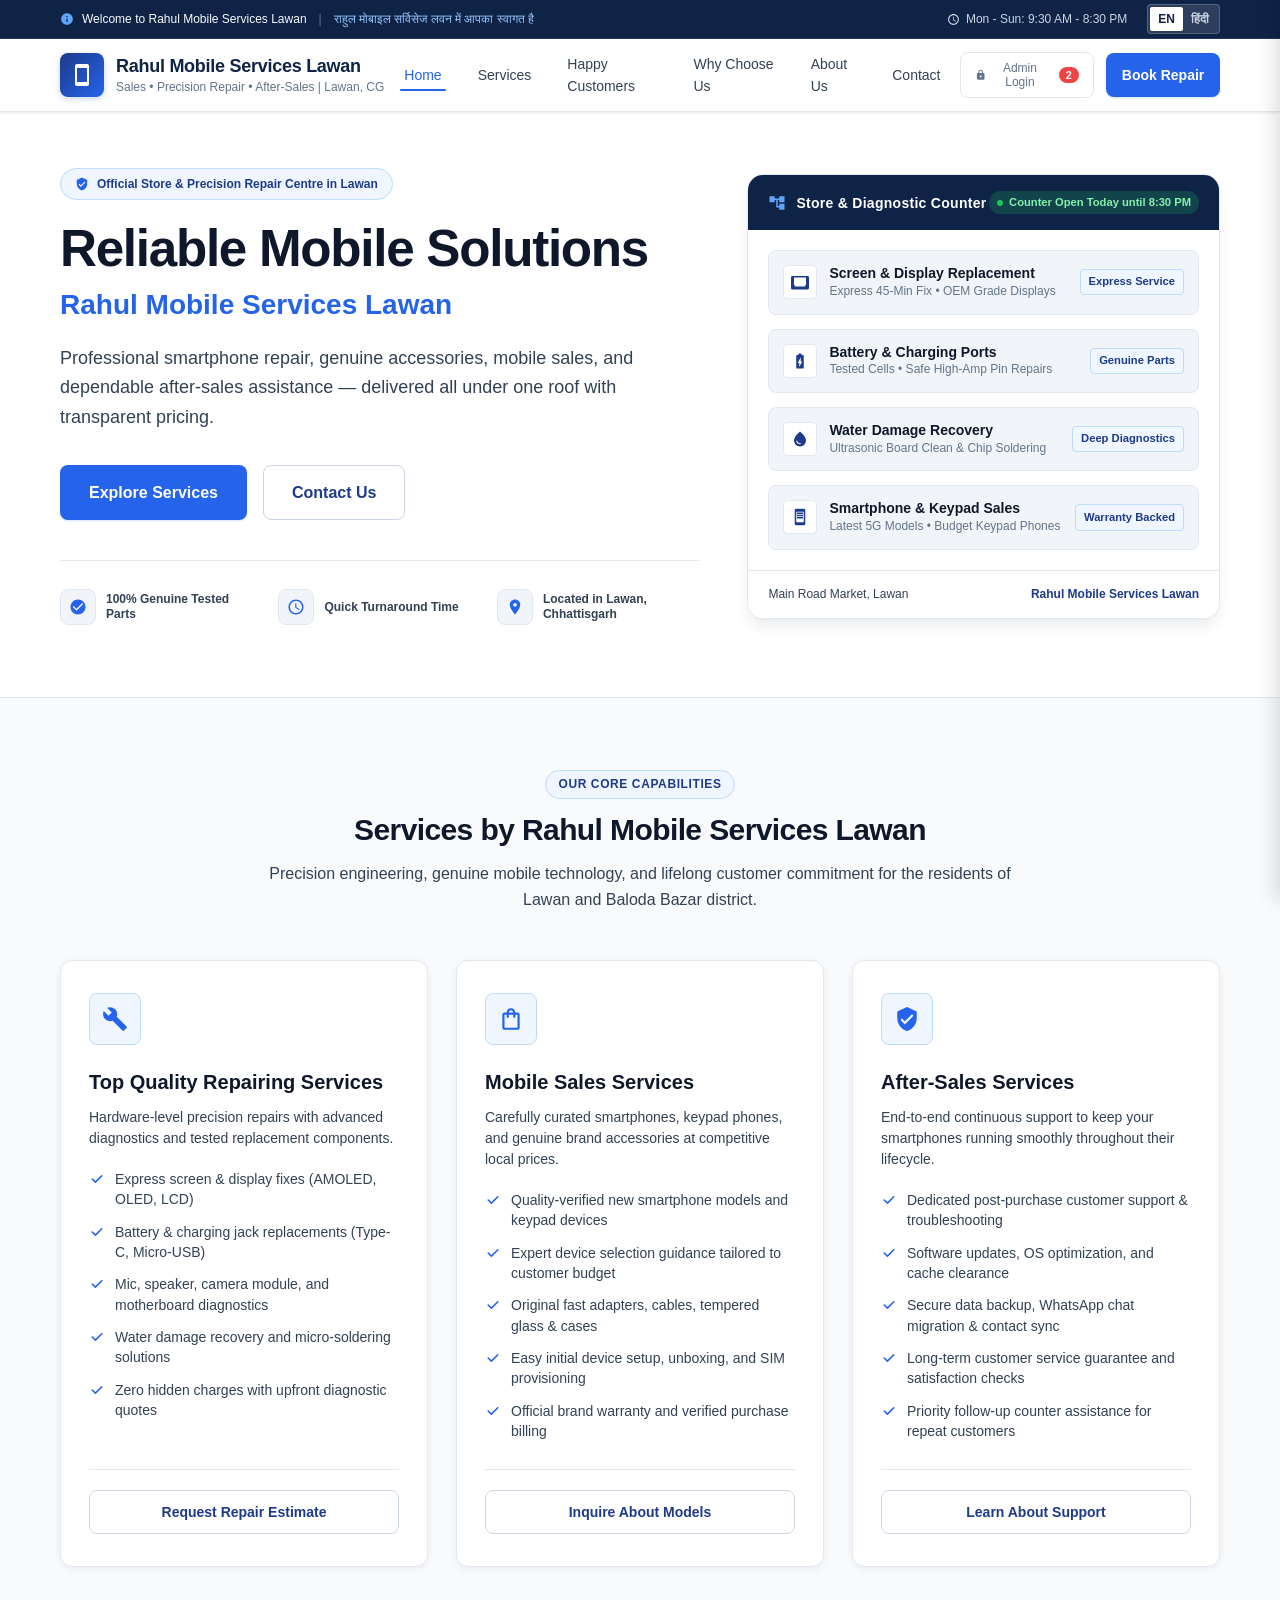
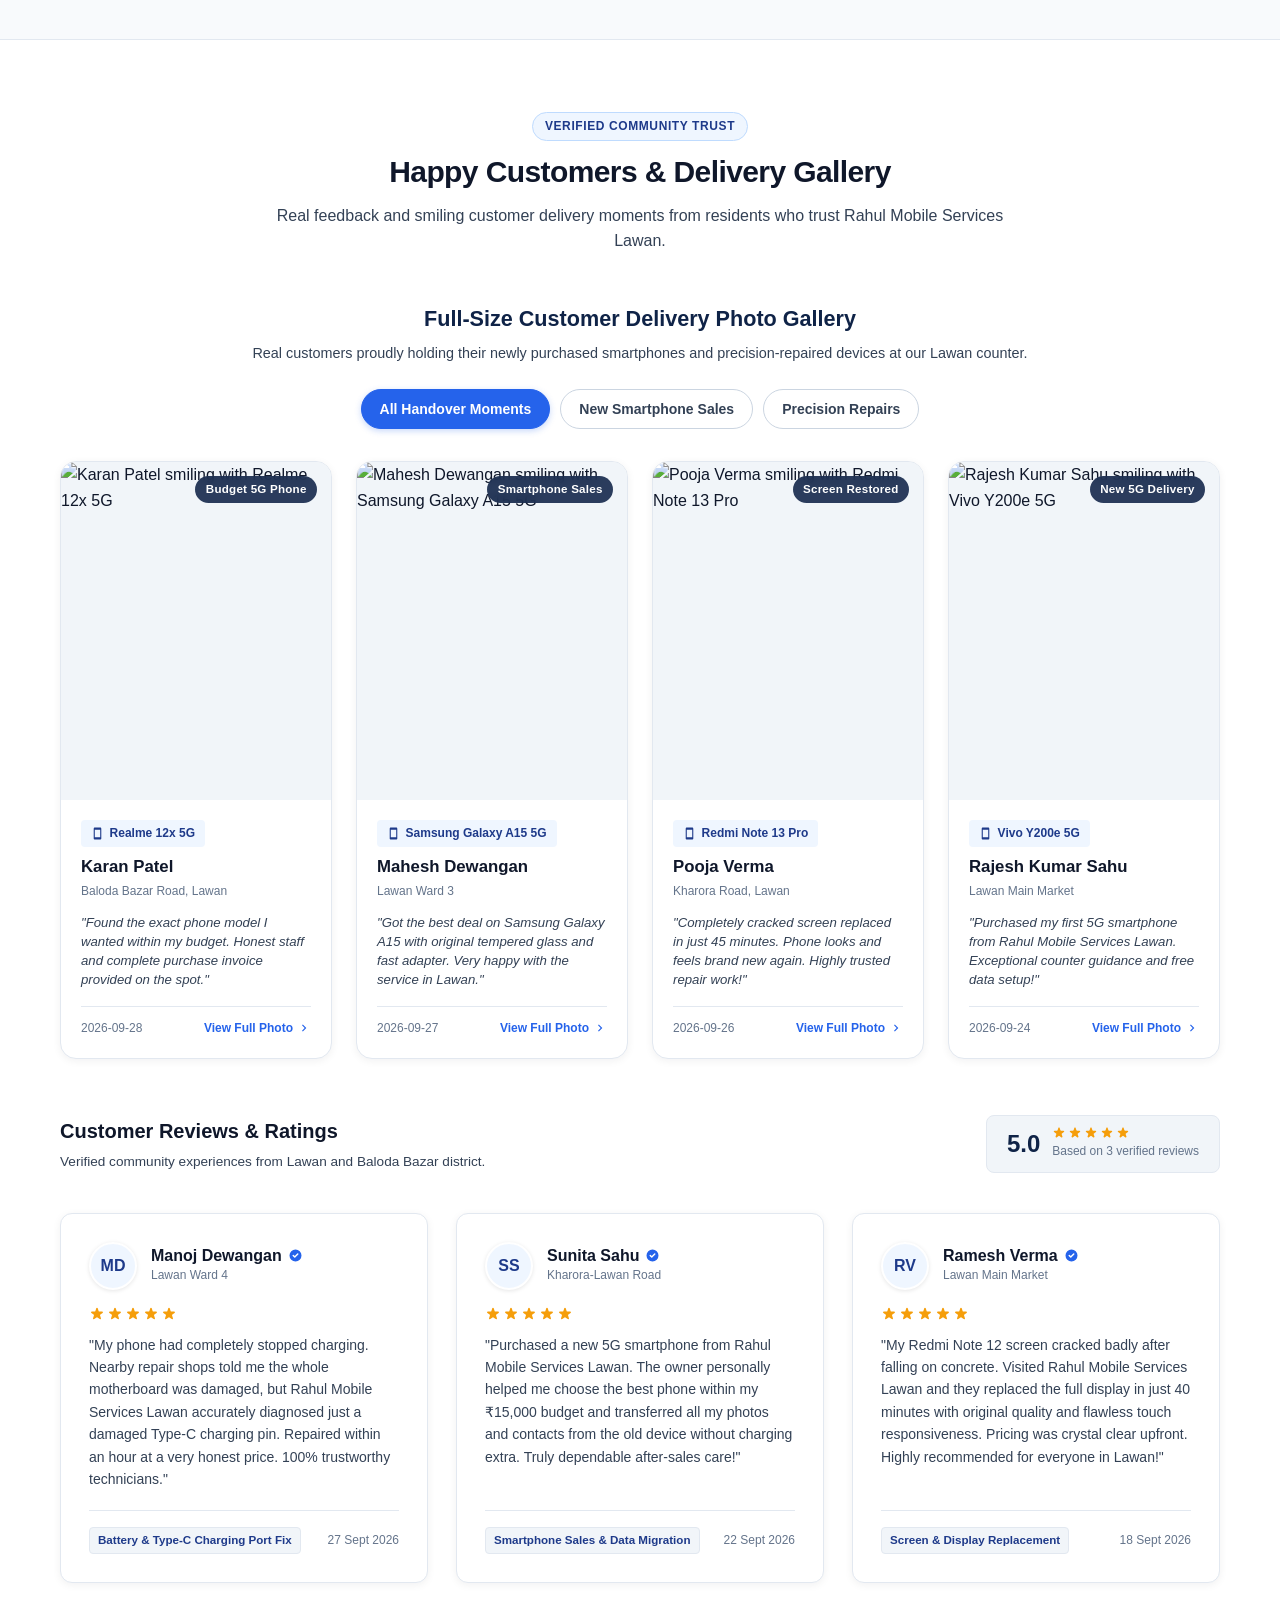
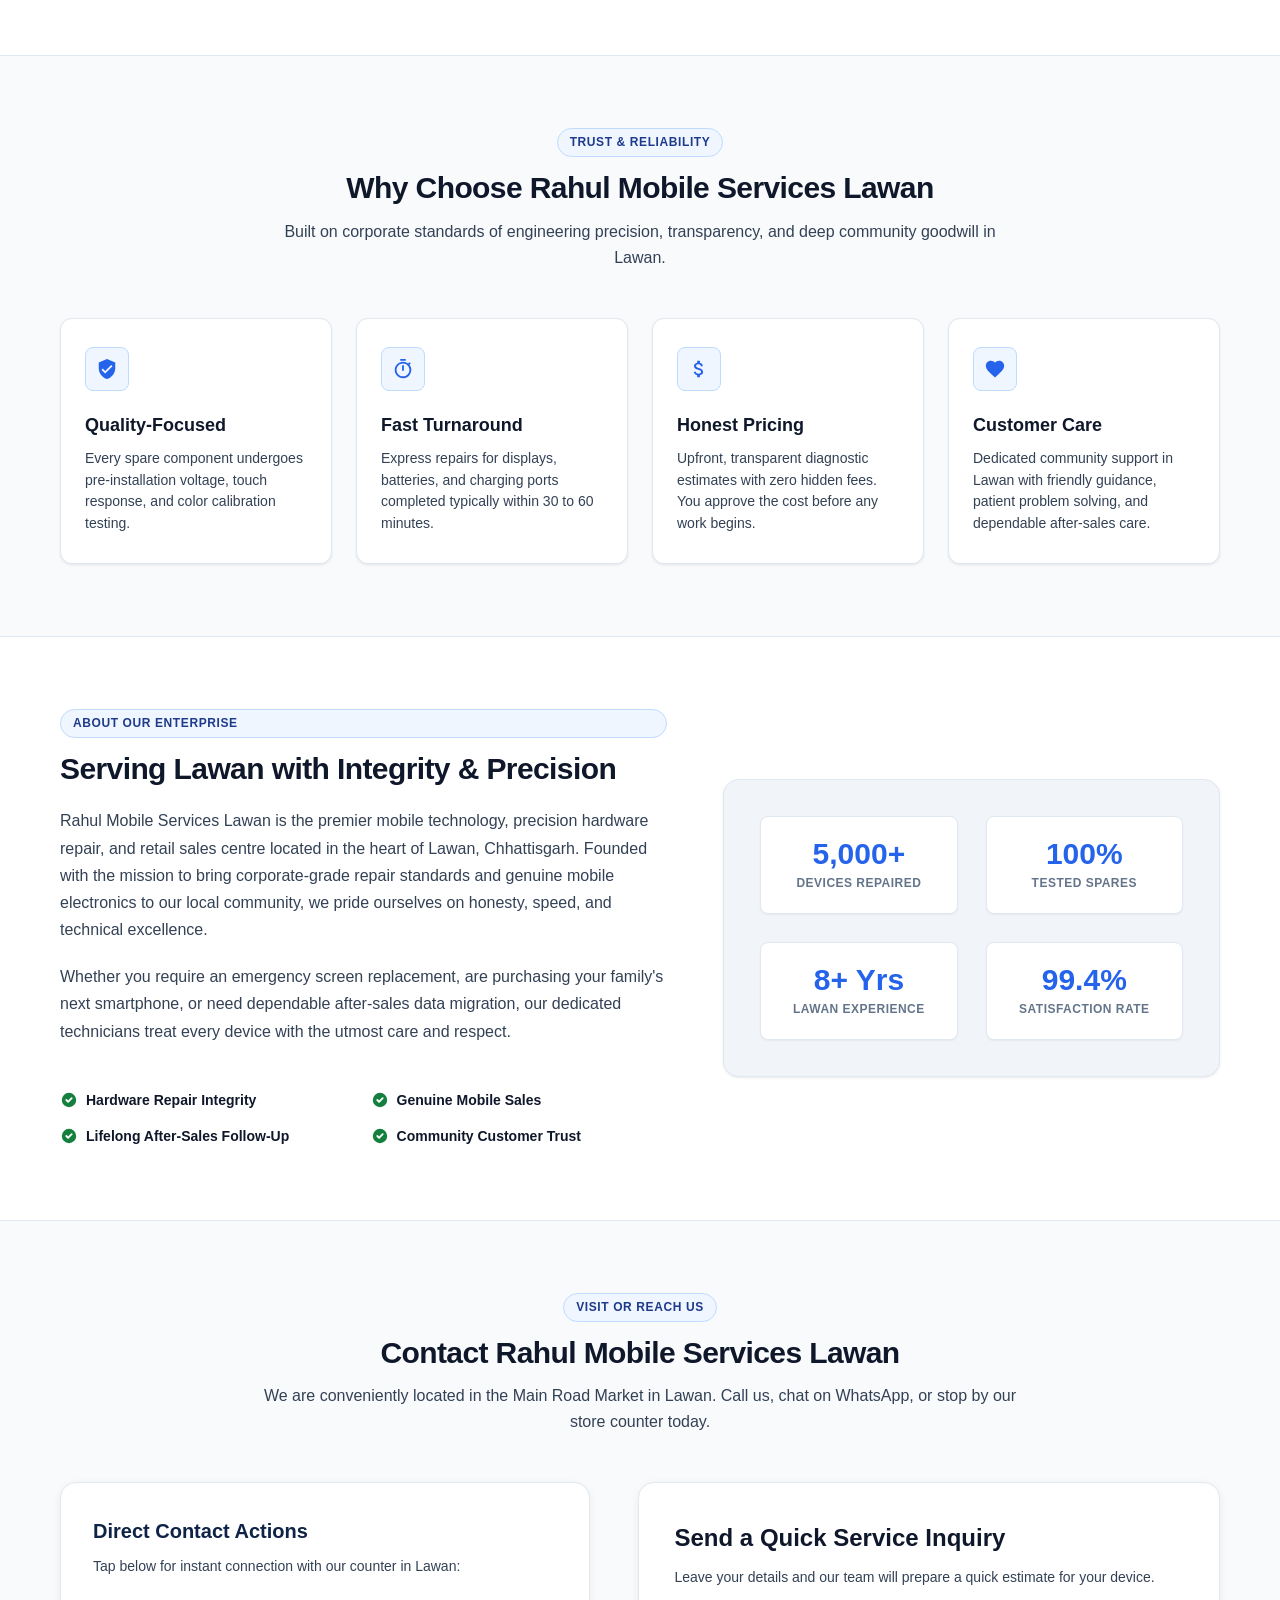
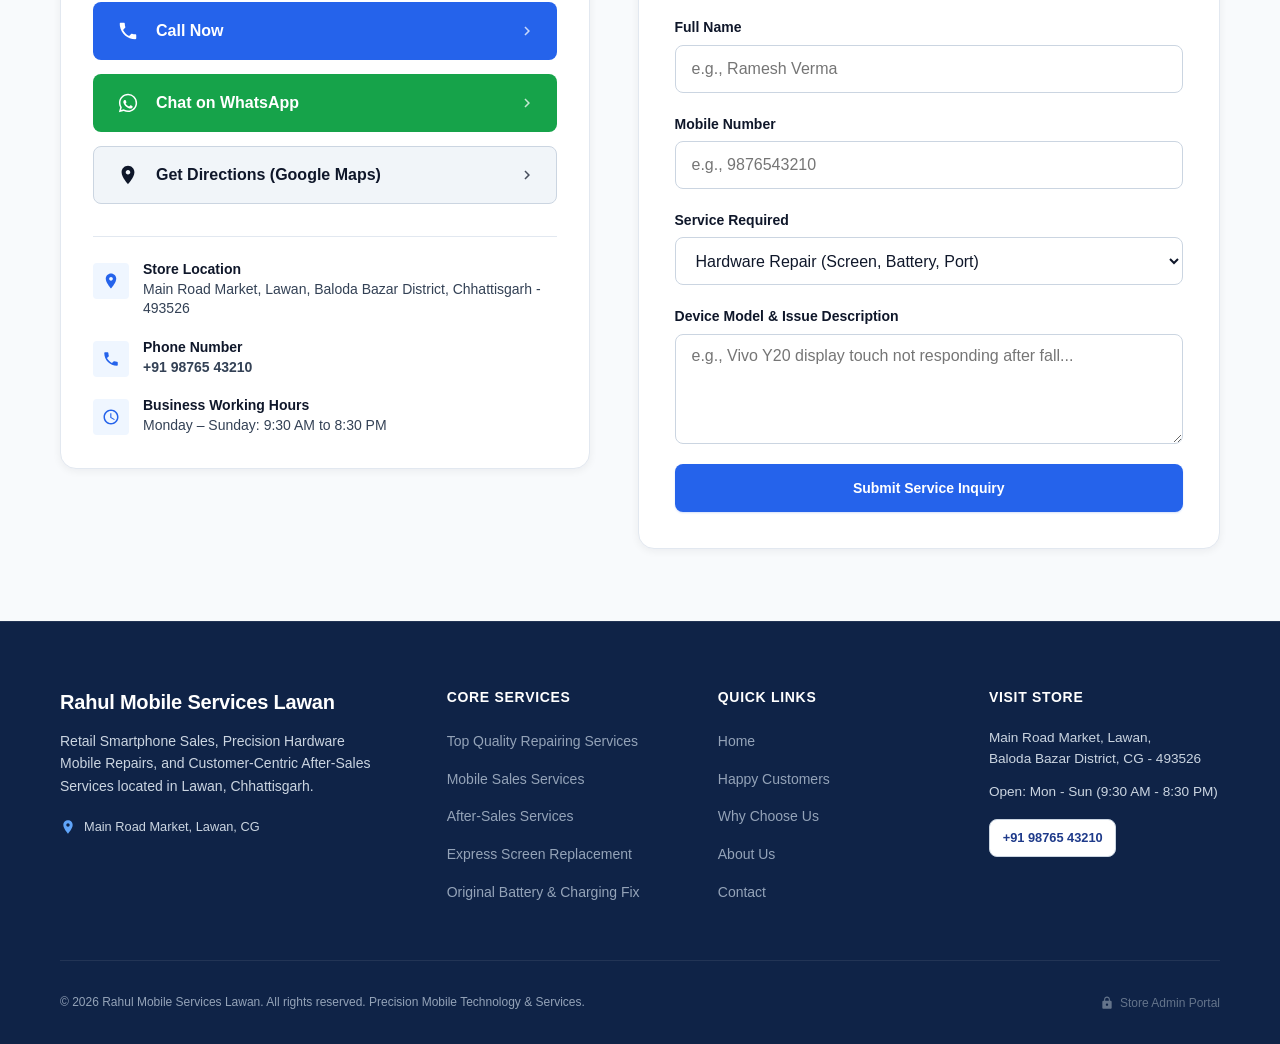
==== commit da6979ab: "feat: add full-size customer delivery photo gallery and prominent admin inquiries management" ====
--- a/index.html
+++ b/index.html
@@ -74,10 +74,11 @@
 
       <!-- Header Actions -->
       <div class="header-actions">
-        <!-- Discreet Admin Login Button -->
+        <!-- Discreet Admin Login Button with Live Inquiries Badge -->
         <button type="button" class="btn-ghost-admin btn-admin-trigger" title="Store Owner Administration">
           <svg viewBox="0 0 24 24" aria-hidden="true"><path d="M18 8h-1V6c0-2.76-2.24-5-5-5S7 3.24 7 6v2H6c-1.1 0-2 .9-2 2v10c0 1.1.9 2 2 2h12c1.1 0 2-.9 2-2V10c0-1.1-.9-2-2-2zm-6 9c-1.1 0-2-.9-2-2s.9-2 2-2 2 .9 2 2-.9 2-2 2zm3.1-9H8.9V6c0-1.71 1.39-3.1 3.1-3.1 1.71 0 3.1 1.39 3.1 3.1v2z"/></svg>
           <span data-i18n="nav.admin_login">Admin Login</span>
+          <span class="inquiry-badge-counter" id="navInquiryBadge" style="display:none;" title="New Customer Inquiries">0</span>
         </button>
 
         <!-- Primary CTA -->
@@ -121,6 +122,7 @@
       <button type="button" class="btn btn-secondary btn-admin-trigger" style="width:100%;">
         <svg viewBox="0 0 24 24" style="width:16px;height:16px;fill:currentColor;"><path d="M18 8h-1V6c0-2.76-2.24-5-5-5S7 3.24 7 6v2H6c-1.1 0-2 .9-2 2v10c0 1.1.9 2 2 2h12c1.1 0 2-.9 2-2V10c0-1.1-.9-2-2-2zm-6 9c-1.1 0-2-.9-2-2s.9-2 2-2 2 .9 2 2-.9 2-2 2zm3.1-9H8.9V6c0-1.71 1.39-3.1 3.1-3.1 1.71 0 3.1 1.39 3.1 3.1v2z"/></svg>
         <span data-i18n="nav.admin_login">Admin Login</span>
+        <span class="inquiry-badge-counter" id="mobileDrawerInquiryBadge" style="display:none;">0</span>
       </button>
     </div>
   </div>
@@ -380,17 +382,43 @@
     </section>
 
     <!-- ==========================================================================
-         5. Happy Customers Section (Real-Time Customer Testimonials)
+         5. Happy Customers & Delivery Photo Gallery Section
          ========================================================================== -->
     <section class="testimonials-section section-padding" id="testimonials">
       <div class="container">
-        <div class="testimonials-header-bar">
+        <div class="section-header">
+          <div class="section-badge" data-i18n="test.badge">Verified Community Trust</div>
+          <h2 class="section-title" data-i18n="test.title">Happy Customers & Delivery Gallery</h2>
+          <p class="section-description" data-i18n="test.desc">
+            Real feedback and smiling customer delivery moments from residents who trust Rahul Mobile Services Lawan.
+          </p>
+        </div>
+
+        <!-- Part A: Full-Size Smiling Customer Delivery Photo Gallery -->
+        <div class="gallery-showcase-wrapper">
+          <div style="text-align:center; margin-bottom: 1.5rem;">
+            <h3 style="font-size: 1.35rem; font-weight: 800; color: var(--brand-navy-dark); margin-bottom: 0.35rem;" data-i18n="test.gallery_title">Full-Size Customer Delivery Photo Gallery</h3>
+            <p style="font-size: 0.9rem; color: var(--text-secondary);" data-i18n="test.gallery_desc">Real customers proudly holding their newly purchased smartphones and precision-repaired devices at our Lawan counter.</p>
+          </div>
+
+          <!-- Interactive Filter Tabs -->
+          <div class="gallery-tabs-filter" role="tablist" aria-label="Customer Delivery Categories">
+            <button type="button" class="gallery-filter-btn active" data-filter="all" data-i18n="test.filter_all">All Handover Moments</button>
+            <button type="button" class="gallery-filter-btn" data-filter="sales" data-i18n="test.filter_sales">New Smartphone Sales</button>
+            <button type="button" class="gallery-filter-btn" data-filter="repair" data-i18n="test.filter_repair">Precision Repairs</button>
+          </div>
+
+          <!-- Full-Size Customer Delivery Photo Cards Grid -->
+          <div class="customer-gallery-grid" id="customerGalleryGrid">
+            <!-- Dynamically populated via js/app.js -->
+          </div>
+        </div>
+
+        <!-- Part B: Verified Customer Written Reviews & Overall Rating -->
+        <div class="testimonials-header-bar" style="margin-top: 2rem;">
           <div>
-            <div class="section-badge" data-i18n="test.badge">Verified Community Trust</div>
-            <h2 class="section-title" style="text-align: left; margin-bottom: 0.5rem;" data-i18n="test.title">Happy Customers</h2>
-            <p class="section-description" style="text-align: left; max-width: 600px;" data-i18n="test.desc">
-              Real feedback from residents and local businesses in Lawan who trust Rahul Mobile Services Lawan for their mobile needs.
-            </p>
+            <h3 style="font-size: 1.25rem; font-weight: 700; color: var(--text-primary); margin-bottom: 0.25rem;" data-i18n="test.reviews_tab">Customer Reviews & Ratings</h3>
+            <p style="font-size: 0.85rem; color: var(--text-secondary); margin: 0;">Verified community experiences from Lawan and Baloda Bazar district.</p>
           </div>
 
           <!-- Overall Star Rating Badge -->
@@ -861,19 +889,161 @@
 
       <!-- Admin Tabs Navigation -->
       <div class="admin-tabs-nav">
-        <button type="button" class="admin-tab-btn active" data-tab="tabReviews">
-          <svg viewBox="0 0 24 24" style="width:16px;height:16px;fill:currentColor;"><path d="M20 2H4c-1.1 0-1.99.9-1.99 2L2 22l4-4h14c1.1 0 2-.9 2-2V4c0-1.1-.9-2-2-2z"/></svg>
-          <span>Customer Testimonials Management</span>
-        </button>
-        <button type="button" class="admin-tab-btn" data-tab="tabInquiries">
+        <button type="button" class="admin-tab-btn active" data-tab="tabInquiries">
           <svg viewBox="0 0 24 24" style="width:16px;height:16px;fill:currentColor;"><path d="M20 4H4c-1.1 0-1.99.9-1.99 2L2 18c0 1.1.9 2 2 2h16c1.1 0 2-.9 2-2V6c0-1.1-.9-2-2-2zm0 4l-8 5-8-5V6l8 5 8-5v2z"/></svg>
           <span>Customer Inquiries Log</span>
-          <span class="tab-badge" id="tabInquiryBadge">Live</span>
+          <span class="inquiry-badge-counter" id="adminInquiryTabBadge" style="display:none;">0</span>
         </button>
-      </div>
-
-      <!-- Tab 1: Customer Testimonials Management -->
-      <div class="admin-tab-content" id="tabReviews">
+        <button type="button" class="admin-tab-btn" data-tab="tabGallery">
+          <svg viewBox="0 0 24 24" style="width:16px;height:16px;fill:currentColor;"><path d="M21 19V5c0-1.1-.9-2-2-2H5c-1.1 0-2 .9-2 2v14c0 1.1.9 2 2 2h14c1.1 0 2-.9 2-2zM8.5 13.5l2.5 3.01L14.5 12l4.5 6H5l3.5-4.5z"/></svg>
+          <span>Customer Delivery Photo Gallery</span>
+        </button>
+        <button type="button" class="admin-tab-btn" data-tab="tabReviews">
+          <svg viewBox="0 0 24 24" style="width:16px;height:16px;fill:currentColor;"><path d="M20 2H4c-1.1 0-1.99.9-1.99 2L2 22l4-4h14c1.1 0 2-.9 2-2V4c0-1.1-.9-2-2-2z"/></svg>
+          <span>Customer Reviews & Ratings</span>
+        </button>
+      </div>
+
+      <!-- Tab 1: Customer Inquiries Log (Prominent View) -->
+      <div class="admin-tab-content" id="tabInquiries">
+        <div class="admin-panel-card">
+          <!-- Live Inquiry Alert Banner -->
+          <div class="inquiry-alert-banner" id="inquiryAlertBanner">
+            <div class="inquiry-alert-lead">
+              <svg viewBox="0 0 24 24" aria-hidden="true"><path d="M12 22c1.1 0 2-.9 2-2h-4c0 1.1.89 2 2 2zm6-6v-5c0-3.07-1.64-5.64-4.5-6.32V4c0-.83-.67-1.5-1.5-1.5s-1.5.67-1.5 1.5v.68C7.63 5.36 6 7.92 6 11v5l-2 2v1h16v-1l-2-2z"/></svg>
+              <span>Live Website Inquiries: Customers from Lawan submitting service requests.</span>
+            </div>
+            <span class="tab-badge" id="inquiryAlertCountText" style="background:#2563eb; color:#fff; font-size:0.75rem; padding: 0.25rem 0.6rem;">0 New</span>
+          </div>
+
+          <div style="display:flex; justify-content:space-between; align-items:center; margin-bottom: 1.25rem; flex-wrap:wrap; gap:0.5rem;">
+            <div>
+              <h4 class="panel-title" style="margin-bottom:0.25rem;">
+                <svg viewBox="0 0 24 24"><path d="M20 4H4c-1.1 0-1.99.9-1.99 2L2 18c0 1.1.9 2 2 2h16c1.1 0 2-.9 2-2V6c0-1.1-.9-2-2-2zm0 4l-8 5-8-5V6l8 5 8-5v2z"/></svg>
+                <span>Incoming Customer Leads & Inquiries</span>
+              </h4>
+              <p class="panel-subtitle" style="margin-bottom:0;">Click WhatsApp or Call to immediately respond to customers from Lawan.</p>
+            </div>
+            <div style="display:flex; gap:0.5rem;">
+              <button type="button" class="btn btn-secondary" id="btnFilterAllInquiries" style="font-size:0.75rem; padding:0.35rem 0.75rem; min-height:34px;">All Inquiries</button>
+              <button type="button" class="btn btn-primary" id="btnFilterNewInquiries" style="font-size:0.75rem; padding:0.35rem 0.75rem; min-height:34px;">New Only</button>
+            </div>
+          </div>
+
+          <!-- Cards Grid for Inquiries -->
+          <div class="inquiries-cards-grid" id="adminInquiriesCardsContainer">
+            <!-- Populated via js/admin.js -->
+          </div>
+        </div>
+      </div>
+
+      <!-- Tab 2: Customer Delivery Photo Gallery Management -->
+      <div class="admin-tab-content" id="tabGallery" style="display:none;">
+        <div class="admin-content-grid">
+          <!-- Left: Add New Customer Photo Form -->
+          <div class="admin-panel-card">
+            <h4 class="panel-title">
+              <svg viewBox="0 0 24 24"><path d="M19 13h-6v6h-2v-6H5v-2h6V5h2v6h6v2z"/></svg>
+              <span>Add Customer Delivery Photo</span>
+            </h4>
+            <p class="panel-subtitle">Upload photo of customer smiling while holding their new or repaired device.</p>
+
+            <form id="adminGalleryForm" novalidate>
+              <div class="form-group" style="margin-bottom: 1rem;">
+                <label for="adminGalCustomerName" class="form-label">Customer Name *</label>
+                <input type="text" id="adminGalCustomerName" class="form-input" required placeholder="e.g., Rajesh Kumar Sahu">
+              </div>
+
+              <div class="form-group" style="margin-bottom: 1rem;">
+                <label for="adminGalCustomerLoc" class="form-label">Customer Location / Area</label>
+                <input type="text" id="adminGalCustomerLoc" class="form-input" placeholder="e.g., Lawan Main Market or Kharora Road">
+              </div>
+
+              <div class="form-group" style="margin-bottom: 1rem;">
+                <label for="adminGalDevice" class="form-label">Smartphone / Device Model *</label>
+                <input type="text" id="adminGalDevice" class="form-input" required placeholder="e.g., Vivo Y200e 5G or Galaxy A15">
+              </div>
+
+              <div style="display:grid; grid-template-columns: 1fr 1fr; gap: 1rem; margin-bottom: 1rem;">
+                <div class="form-group">
+                  <label for="adminGalCategory" class="form-label">Handover Type *</label>
+                  <select id="adminGalCategory" class="form-select">
+                    <option value="sales" selected>New Smartphone Sales</option>
+                    <option value="repair">Precision Hardware Repair</option>
+                  </select>
+                </div>
+
+                <div class="form-group">
+                  <label for="adminGalBadge" class="form-label">Badge Label</label>
+                  <input type="text" id="adminGalBadge" class="form-input" placeholder="e.g., New 5G Delivery">
+                </div>
+              </div>
+
+              <div class="form-group" style="margin-bottom: 1rem;">
+                <label for="adminGalDate" class="form-label">Handover Date</label>
+                <input type="date" id="adminGalDate" class="form-input">
+              </div>
+
+              <!-- Photo Upload with Real-Time Base64 Preview -->
+              <div class="form-group" style="margin-bottom: 1.25rem;">
+                <label class="form-label">Customer Photo (Smiling with phone) *</label>
+                <div class="photo-upload-group">
+                  <div class="photo-preview-circle" style="width:70px; height:70px;">
+                    <img id="adminGalPhotoPreview" src="" alt="Customer Preview" style="display:none;">
+                    <svg viewBox="0 0 24 24" style="width:30px;height:30px;fill:currentColor;"><path d="M21 19V5c0-1.1-.9-2-2-2H5c-1.1 0-2 .9-2 2v14c0 1.1.9 2 2 2h14c1.1 0 2-.9 2-2zM8.5 13.5l2.5 3.01L14.5 12l4.5 6H5l3.5-4.5z"/></svg>
+                  </div>
+                  <div class="photo-upload-actions">
+                    <div class="file-input-wrapper">
+                      <button type="button" class="file-custom-btn">
+                        <svg viewBox="0 0 24 24"><path d="M9 16h6v-6h4l-7-7-7 7h4zm-4 2h14v2H5z"/></svg>
+                        <span>Upload Customer Photo</span>
+                      </button>
+                      <input type="file" id="adminGalPhotoFile" accept="image/*" aria-label="Upload Customer Photo">
+                    </div>
+                    <span class="photo-help-text">Select JPG, PNG, or camera capture. Displays full-size in public gallery.</span>
+                    <button type="button" class="btn-clear-photo" id="adminGalClearPhoto">Remove Photo</button>
+                  </div>
+                </div>
+              </div>
+
+              <div class="form-group" style="margin-bottom: 1.5rem;">
+                <label for="adminGalNote" class="form-label">Customer Experience / Feedback Note</label>
+                <textarea id="adminGalNote" class="form-textarea" placeholder="e.g., Happy with the instant delivery & data transfer at Rahul Mobile Services Lawan!"></textarea>
+              </div>
+
+              <button type="submit" class="btn btn-primary" style="width:100%;">
+                <svg viewBox="0 0 24 24" style="width:16px;height:16px;fill:currentColor;"><path d="M17 3H5c-1.11 0-2 .9-2 2v14c0 1.1.89 2 2 2h14c1.1 0 2-.9 2-2V7l-4-4zm-5 16c-1.66 0-3-1.34-3-3s1.34-3 3-3 3 1.34 3 3-1.34 3-3 3zm3-10H5V5h10v4z"/></svg>
+                <span>Add to Customer Photo Gallery</span>
+              </button>
+            </form>
+          </div>
+
+          <!-- Right: Active Customer Photo Gallery List with Delete -->
+          <div class="admin-panel-card">
+            <div class="admin-reviews-list-header">
+              <div>
+                <h4 class="panel-title">
+                  <svg viewBox="0 0 24 24"><path d="M21 19V5c0-1.1-.9-2-2-2H5c-1.1 0-2 .9-2 2v14c0 1.1.9 2 2 2h14c1.1 0 2-.9 2-2zM8.5 13.5l2.5 3.01L14.5 12l4.5 6H5l3.5-4.5z"/></svg>
+                  <span>Active Customer Delivery Moments</span>
+                </h4>
+                <p class="panel-subtitle" style="margin-bottom:0;">Manage smiling customer photos shown on the public gallery.</p>
+              </div>
+              <button type="button" class="btn-reset-demo" id="btnResetDemoGallery" title="Restore default Lawan demo gallery">
+                <svg viewBox="0 0 24 24"><path d="M17.65 6.35C16.2 4.9 14.21 4 12 4c-4.42 0-7.99 3.58-7.99 8s3.57 8 7.99 8c3.73 0 6.84-2.55 7.73-6h-2.08c-.82 2.33-3.04 4-5.65 4-3.31 0-6-2.69-6-6s2.69-6 6-6c1.66 0 3.14.69 4.22 1.78L13 11h7V4l-2.35 2.35z"/></svg>
+                <span>Reset Demo Gallery</span>
+              </button>
+            </div>
+
+            <!-- List rendered dynamically by js/admin.js -->
+            <div class="admin-reviews-table" id="adminGalleryTable">
+              <!-- Content loaded via JavaScript -->
+            </div>
+          </div>
+        </div>
+      </div>
+
+      <!-- Tab 3: Customer Testimonials Management (Reviews) -->
+      <div class="admin-tab-content" id="tabReviews" style="display:none;">
         <div class="admin-content-grid">
           <!-- Left: Add New Customer Review Form -->
           <div class="admin-panel-card">
@@ -926,7 +1096,7 @@
 
               <!-- Customer Photo Input with Base64 Preview -->
               <div class="form-group" style="margin-bottom: 1.25rem;">
-                <label class="form-label">Customer Photo (Optional)</label>
+                <label class="form-label">Customer Avatar / Photo (Optional)</label>
                 <div class="photo-upload-group">
                   <div class="photo-preview-circle">
                     <img id="adminPhotoPreview" src="" alt="Preview" style="display:none;">
@@ -981,32 +1151,41 @@
           </div>
         </div>
       </div>
-
-      <!-- Tab 2: Customer Inquiries Log -->
-      <div class="admin-tab-content" id="tabInquiries" style="display:none;">
-        <div class="admin-panel-card">
-          <h4 class="panel-title">
-            <svg viewBox="0 0 24 24"><path d="M20 4H4c-1.1 0-1.99.9-1.99 2L2 18c0 1.1.9 2 2 2h16c1.1 0 2-.9 2-2V6c0-1.1-.9-2-2-2zm0 4l-8 5-8-5V6l8 5 8-5v2z"/></svg>
-            <span>Customer Service Inquiries</span>
-          </h4>
-          <p class="panel-subtitle">Submitted directly from the public website contact form.</p>
-
-          <div style="overflow-x: auto;">
-            <table class="inquiries-table">
-              <thead>
-                <tr>
-                  <th>Customer Name</th>
-                  <th>Phone Number</th>
-                  <th>Service Needed</th>
-                  <th>Device / Issue Details</th>
-                  <th>Received On</th>
-                </tr>
-              </thead>
-              <tbody id="adminInquiriesTableBody">
-                <!-- Rendered dynamically -->
-              </tbody>
-            </table>
-          </div>
+    </div>
+  </div>
+
+  <!-- Full-Size Customer Delivery Photo Lightbox Modal -->
+  <div class="gallery-lightbox-backdrop" id="galleryLightboxBackdrop" role="dialog" aria-modal="true" aria-label="Customer Delivery Photo Full View">
+    <div class="gallery-lightbox-modal">
+      <button type="button" class="lightbox-close-btn" id="lightboxCloseBtn" aria-label="Close Full Photo View">
+        <svg viewBox="0 0 24 24"><path d="M19 6.41L17.59 5 12 10.59 6.41 5 5 6.41 10.59 12 5 17.59 6.41 19 12 13.41 17.59 19 19 17.59 13.41 12z"/></svg>
+      </button>
+
+      <div class="lightbox-image-box">
+        <img id="lightboxImg" src="" alt="Customer Delivery Photo">
+      </div>
+
+      <div class="lightbox-content-box">
+        <div style="display:flex; align-items:center; gap:0.5rem; margin-bottom: 0.75rem;">
+          <span class="gallery-card-badge" id="lightboxBadge" style="position:static;">Verified Delivery</span>
+          <span id="lightboxCategory" style="font-size:0.75rem; font-weight:700; color:var(--brand-blue); text-transform:uppercase;">Handover Moment</span>
+        </div>
+
+        <h3 id="lightboxCustomerName" style="font-size: 1.5rem; font-weight:800; color:var(--text-primary); margin-bottom: 0.25rem;">Customer Name</h3>
+        <p id="lightboxLocation" style="font-size: 0.85rem; color:var(--text-muted); margin-bottom: 1.25rem;">Lawan, Chhattisgarh</p>
+
+        <div class="gallery-device-pill" style="font-size:0.9rem; padding: 0.35rem 0.75rem; margin-bottom: 1.25rem;">
+          <svg viewBox="0 0 24 24"><path d="M17 1.01L7 1c-1.1 0-2 .9-2 2v18c0 1.1.9 2 2 2h10c1.1 0 2-.9 2-2V3c0-1.1-.9-1.99-2-1.99zM17 19H7V5h10v14z"/></svg>
+          <span id="lightboxDevice">Samsung Galaxy 5G</span>
+        </div>
+
+        <blockquote style="background-color: var(--bg-surface-alt); border-left: 4px solid var(--brand-blue); padding: 1rem; border-radius: 4px; font-size: 0.95rem; color:var(--text-secondary); line-height: 1.6; margin-bottom: 1.5rem; font-style: italic;">
+          "<span id="lightboxNote">Customer note goes here...</span>"
+        </blockquote>
+
+        <div style="margin-top:auto; font-size: 0.8rem; color:var(--text-muted); display:flex; justify-content:space-between; align-items:center; border-top: 1px solid var(--border-subtle); padding-top: 1rem;">
+          <span>Delivery Date: <strong id="lightboxDate" style="color:var(--text-primary);">2026-09-24</strong></span>
+          <strong style="color:var(--brand-navy-dark);">Rahul Mobile Services Lawan</strong>
         </div>
       </div>
     </div>
--- a/css/style.css
+++ b/css/style.css
@@ -1834,3 +1834,300 @@
     opacity: 1;
   }
 }
+
+/* ==========================================================================
+   Full-Size Customer Photo Gallery & Delivery Moments Showcase
+   ========================================================================== */
+.gallery-showcase-wrapper {
+  margin-bottom: 3.5rem;
+}
+
+.gallery-tabs-filter {
+  display: flex;
+  align-items: center;
+  justify-content: center;
+  gap: 0.625rem;
+  margin-bottom: 2rem;
+  flex-wrap: wrap;
+}
+
+.gallery-filter-btn {
+  padding: 0.5rem 1.125rem;
+  font-size: var(--font-size-sm);
+  font-weight: 600;
+  color: var(--text-secondary);
+  background-color: var(--bg-surface);
+  border: 1px solid var(--border-medium);
+  border-radius: var(--radius-full);
+  transition: all var(--transition-fast);
+  cursor: pointer;
+  min-height: 40px;
+}
+
+.gallery-filter-btn:hover {
+  border-color: var(--brand-blue);
+  color: var(--brand-blue);
+  background-color: var(--brand-blue-light);
+}
+
+.gallery-filter-btn.active {
+  background-color: var(--brand-blue);
+  color: #ffffff;
+  border-color: var(--brand-blue);
+  box-shadow: 0 2px 6px rgba(37, 99, 235, 0.25);
+}
+
+/* Full-Size Photo Cards Grid */
+.customer-gallery-grid {
+  display: grid;
+  grid-template-columns: repeat(4, 1fr);
+  gap: 1.5rem;
+}
+
+@media (max-width: 1100px) {
+  .customer-gallery-grid {
+    grid-template-columns: repeat(2, 1fr);
+    gap: 1.25rem;
+  }
+}
+
+@media (max-width: 600px) {
+  .customer-gallery-grid {
+    grid-template-columns: 1fr;
+    gap: 1.25rem;
+  }
+}
+
+.gallery-card {
+  background-color: #ffffff;
+  border: 1px solid var(--border-subtle);
+  border-radius: var(--radius-xl);
+  overflow: hidden;
+  box-shadow: var(--shadow-card);
+  transition: transform var(--transition-standard), box-shadow var(--transition-standard), border-color var(--transition-standard);
+  display: flex;
+  flex-direction: column;
+  cursor: pointer;
+  position: relative;
+}
+
+.gallery-card:hover {
+  transform: translateY(-4px);
+  box-shadow: var(--shadow-lg);
+  border-color: var(--brand-blue-border);
+}
+
+.gallery-image-frame {
+  position: relative;
+  width: 100%;
+  aspect-ratio: 4 / 5;
+  background-color: var(--bg-surface-alt);
+  overflow: hidden;
+}
+
+.gallery-image-frame img {
+  width: 100%;
+  height: 100%;
+  object-fit: cover;
+  transition: transform 0.35s ease;
+}
+
+.gallery-card:hover .gallery-image-frame img {
+  transform: scale(1.03);
+}
+
+.gallery-card-badge {
+  position: absolute;
+  top: 14px;
+  right: 14px;
+  background-color: rgba(15, 35, 71, 0.88);
+  backdrop-filter: blur(4px);
+  color: #ffffff;
+  font-size: 0.725rem;
+  font-weight: 700;
+  padding: 0.25rem 0.65rem;
+  border-radius: var(--radius-full);
+  letter-spacing: 0.02em;
+  z-index: 2;
+}
+
+.gallery-card-content {
+  padding: 1.25rem;
+  display: flex;
+  flex-direction: column;
+  flex-grow: 1;
+}
+
+.gallery-device-pill {
+  display: inline-flex;
+  align-items: center;
+  gap: 0.35rem;
+  background-color: var(--brand-blue-light);
+  color: var(--brand-navy);
+  font-size: 0.75rem;
+  font-weight: 700;
+  padding: 0.25rem 0.625rem;
+  border-radius: var(--radius-sm);
+  margin-bottom: 0.625rem;
+  width: fit-content;
+}
+
+.gallery-device-pill svg {
+  width: 13px;
+  height: 13px;
+  fill: currentColor;
+}
+
+.gallery-customer-name {
+  font-size: 1.05rem;
+  font-weight: 700;
+  color: var(--text-primary);
+  margin-bottom: 0.25rem;
+  line-height: 1.25;
+}
+
+.gallery-customer-loc {
+  font-size: 0.75rem;
+  color: var(--text-muted);
+  margin-bottom: 0.75rem;
+}
+
+.gallery-customer-note {
+  font-size: 0.825rem;
+  color: var(--text-secondary);
+  line-height: 1.45;
+  margin-bottom: 1rem;
+  flex-grow: 1;
+  font-style: italic;
+}
+
+.gallery-card-footer {
+  display: flex;
+  align-items: center;
+  justify-content: space-between;
+  padding-top: 0.75rem;
+  border-top: 1px solid var(--border-subtle);
+  font-size: 0.75rem;
+  color: var(--text-muted);
+}
+
+.gallery-view-hint {
+  font-weight: 600;
+  color: var(--brand-blue);
+  display: flex;
+  align-items: center;
+  gap: 0.25rem;
+}
+
+/* Lightbox Modal */
+.gallery-lightbox-backdrop {
+  position: fixed;
+  inset: 0;
+  background-color: rgba(15, 23, 42, 0.85);
+  backdrop-filter: blur(6px);
+  z-index: 2000;
+  display: flex;
+  align-items: center;
+  justify-content: center;
+  padding: 1.5rem;
+  opacity: 0;
+  visibility: hidden;
+  transition: opacity var(--transition-standard), visibility var(--transition-standard);
+}
+
+.gallery-lightbox-backdrop.active {
+  opacity: 1;
+  visibility: visible;
+}
+
+.gallery-lightbox-modal {
+  background-color: #ffffff;
+  border-radius: var(--radius-xl);
+  max-width: 840px;
+  width: 100%;
+  max-height: 90vh;
+  overflow: hidden;
+  display: grid;
+  grid-template-columns: 1fr 1fr;
+  box-shadow: 0 25px 50px -12px rgba(0, 0, 0, 0.25);
+  position: relative;
+}
+
+@media (max-width: 768px) {
+  .gallery-lightbox-modal {
+    grid-template-columns: 1fr;
+    max-height: 85vh;
+    overflow-y: auto;
+  }
+}
+
+.lightbox-image-box {
+  background-color: var(--bg-surface-alt);
+  display: flex;
+  align-items: center;
+  justify-content: center;
+  overflow: hidden;
+}
+
+.lightbox-image-box img {
+  width: 100%;
+  height: 100%;
+  object-fit: cover;
+}
+
+.lightbox-content-box {
+  padding: 2.25rem 2rem;
+  display: flex;
+  flex-direction: column;
+  position: relative;
+}
+
+.lightbox-close-btn {
+  position: absolute;
+  top: 1rem;
+  right: 1rem;
+  width: 36px;
+  height: 36px;
+  border-radius: 50%;
+  background-color: var(--bg-surface-alt);
+  display: flex;
+  align-items: center;
+  justify-content: center;
+  color: var(--text-secondary);
+  border: 1px solid var(--border-subtle);
+  cursor: pointer;
+  transition: all var(--transition-fast);
+}
+
+.lightbox-close-btn:hover {
+  background-color: #ef4444;
+  color: #ffffff;
+  border-color: #ef4444;
+}
+
+.lightbox-close-btn svg {
+  width: 18px;
+  height: 18px;
+  fill: currentColor;
+}
+
+/* Inquiry Notification Badges */
+.inquiry-badge-counter {
+  display: inline-flex;
+  align-items: center;
+  justify-content: center;
+  background-color: #ef4444;
+  color: #ffffff;
+  font-size: 0.68rem;
+  font-weight: 800;
+  padding: 0.1rem 0.45rem;
+  border-radius: var(--radius-full);
+  margin-left: 0.35rem;
+  animation: pulseBadge 2s infinite;
+}
+
+@keyframes pulseBadge {
+  0% { transform: scale(1); }
+  50% { transform: scale(1.15); }
+  100% { transform: scale(1); }
+}
--- a/css/admin.css
+++ b/css/admin.css
@@ -785,3 +785,195 @@
   color: var(--brand-blue);
   font-weight: 600;
 }
+
+/* Inquiry Banner Alert */
+.inquiry-alert-banner {
+  background-color: #eff6ff;
+  border: 1px solid #bfdbfe;
+  border-left: 4px solid var(--brand-blue);
+  border-radius: var(--radius-md);
+  padding: 1rem 1.25rem;
+  margin-bottom: 1.5rem;
+  display: flex;
+  align-items: center;
+  justify-content: space-between;
+  gap: 1rem;
+}
+
+.inquiry-alert-lead {
+  display: flex;
+  align-items: center;
+  gap: 0.75rem;
+  color: var(--brand-navy-dark);
+  font-weight: 600;
+  font-size: var(--font-size-sm);
+}
+
+.inquiry-alert-lead svg {
+  width: 22px;
+  height: 22px;
+  fill: var(--brand-blue);
+  flex-shrink: 0;
+}
+
+/* Enhanced Inquiry Cards Grid */
+.inquiries-cards-grid {
+  display: grid;
+  grid-template-columns: repeat(2, 1fr);
+  gap: 1.25rem;
+}
+
+@media (max-width: 768px) {
+  .inquiries-cards-grid {
+    grid-template-columns: 1fr;
+  }
+}
+
+.inquiry-lead-card {
+  background-color: #ffffff;
+  border: 1px solid var(--border-medium);
+  border-radius: var(--radius-lg);
+  padding: 1.25rem;
+  box-shadow: var(--shadow-sm);
+  display: flex;
+  flex-direction: column;
+  position: relative;
+  transition: border-color var(--transition-fast);
+}
+
+.inquiry-lead-card.status-new {
+  border-left: 4px solid #ef4444;
+}
+
+.inquiry-lead-card.status-contacted {
+  border-left: 4px solid #16a34a;
+  background-color: #fafafa;
+}
+
+.inquiry-card-header {
+  display: flex;
+  align-items: flex-start;
+  justify-content: space-between;
+  margin-bottom: 0.75rem;
+  gap: 0.75rem;
+}
+
+.inquiry-lead-name {
+  font-size: 1.05rem;
+  font-weight: 700;
+  color: var(--text-primary);
+}
+
+.inquiry-status-pill {
+  font-size: 0.7rem;
+  font-weight: 700;
+  padding: 0.15rem 0.5rem;
+  border-radius: var(--radius-full);
+  text-transform: uppercase;
+  letter-spacing: 0.04em;
+  white-space: nowrap;
+}
+
+.inquiry-status-pill.new {
+  background-color: #fee2e2;
+  color: #b91c1c;
+}
+
+.inquiry-status-pill.contacted {
+  background-color: #dcfce7;
+  color: #15803d;
+}
+
+.inquiry-detail-row {
+  font-size: var(--font-size-xs);
+  color: var(--text-secondary);
+  line-height: 1.5;
+  margin-bottom: 0.5rem;
+}
+
+.inquiry-detail-row strong {
+  color: var(--text-primary);
+}
+
+.inquiry-actions-row {
+  display: flex;
+  align-items: center;
+  gap: 0.5rem;
+  margin-top: auto;
+  padding-top: 1rem;
+  border-top: 1px solid var(--border-subtle);
+  flex-wrap: wrap;
+}
+
+.btn-inquiry-whatsapp {
+  background-color: #16a34a;
+  color: #ffffff;
+  padding: 0.4rem 0.75rem;
+  border-radius: var(--radius-sm);
+  font-size: var(--font-size-xs);
+  font-weight: 600;
+  display: inline-flex;
+  align-items: center;
+  gap: 0.35rem;
+  text-decoration: none;
+  min-height: 36px;
+}
+
+.btn-inquiry-whatsapp:hover {
+  background-color: #15803d;
+  color: #ffffff;
+}
+
+.btn-inquiry-call {
+  background-color: var(--brand-blue);
+  color: #ffffff;
+  padding: 0.4rem 0.75rem;
+  border-radius: var(--radius-sm);
+  font-size: var(--font-size-xs);
+  font-weight: 600;
+  display: inline-flex;
+  align-items: center;
+  gap: 0.35rem;
+  text-decoration: none;
+  min-height: 36px;
+}
+
+.btn-inquiry-call:hover {
+  background-color: var(--brand-blue-hover);
+  color: #ffffff;
+}
+
+.btn-inquiry-toggle {
+  background-color: var(--bg-surface-alt);
+  color: var(--text-secondary);
+  border: 1px solid var(--border-medium);
+  padding: 0.4rem 0.65rem;
+  border-radius: var(--radius-sm);
+  font-size: var(--font-size-xs);
+  font-weight: 600;
+  cursor: pointer;
+  min-height: 36px;
+}
+
+.btn-inquiry-toggle:hover {
+  background-color: #ffffff;
+  color: var(--brand-blue);
+}
+
+.btn-inquiry-delete {
+  background-color: transparent;
+  color: var(--color-error);
+  border: 1px solid #fecaca;
+  padding: 0.4rem 0.65rem;
+  border-radius: var(--radius-sm);
+  font-size: var(--font-size-xs);
+  font-weight: 600;
+  cursor: pointer;
+  margin-left: auto;
+  min-height: 36px;
+}
+
+.btn-inquiry-delete:hover {
+  background-color: var(--color-error);
+  color: #ffffff;
+}
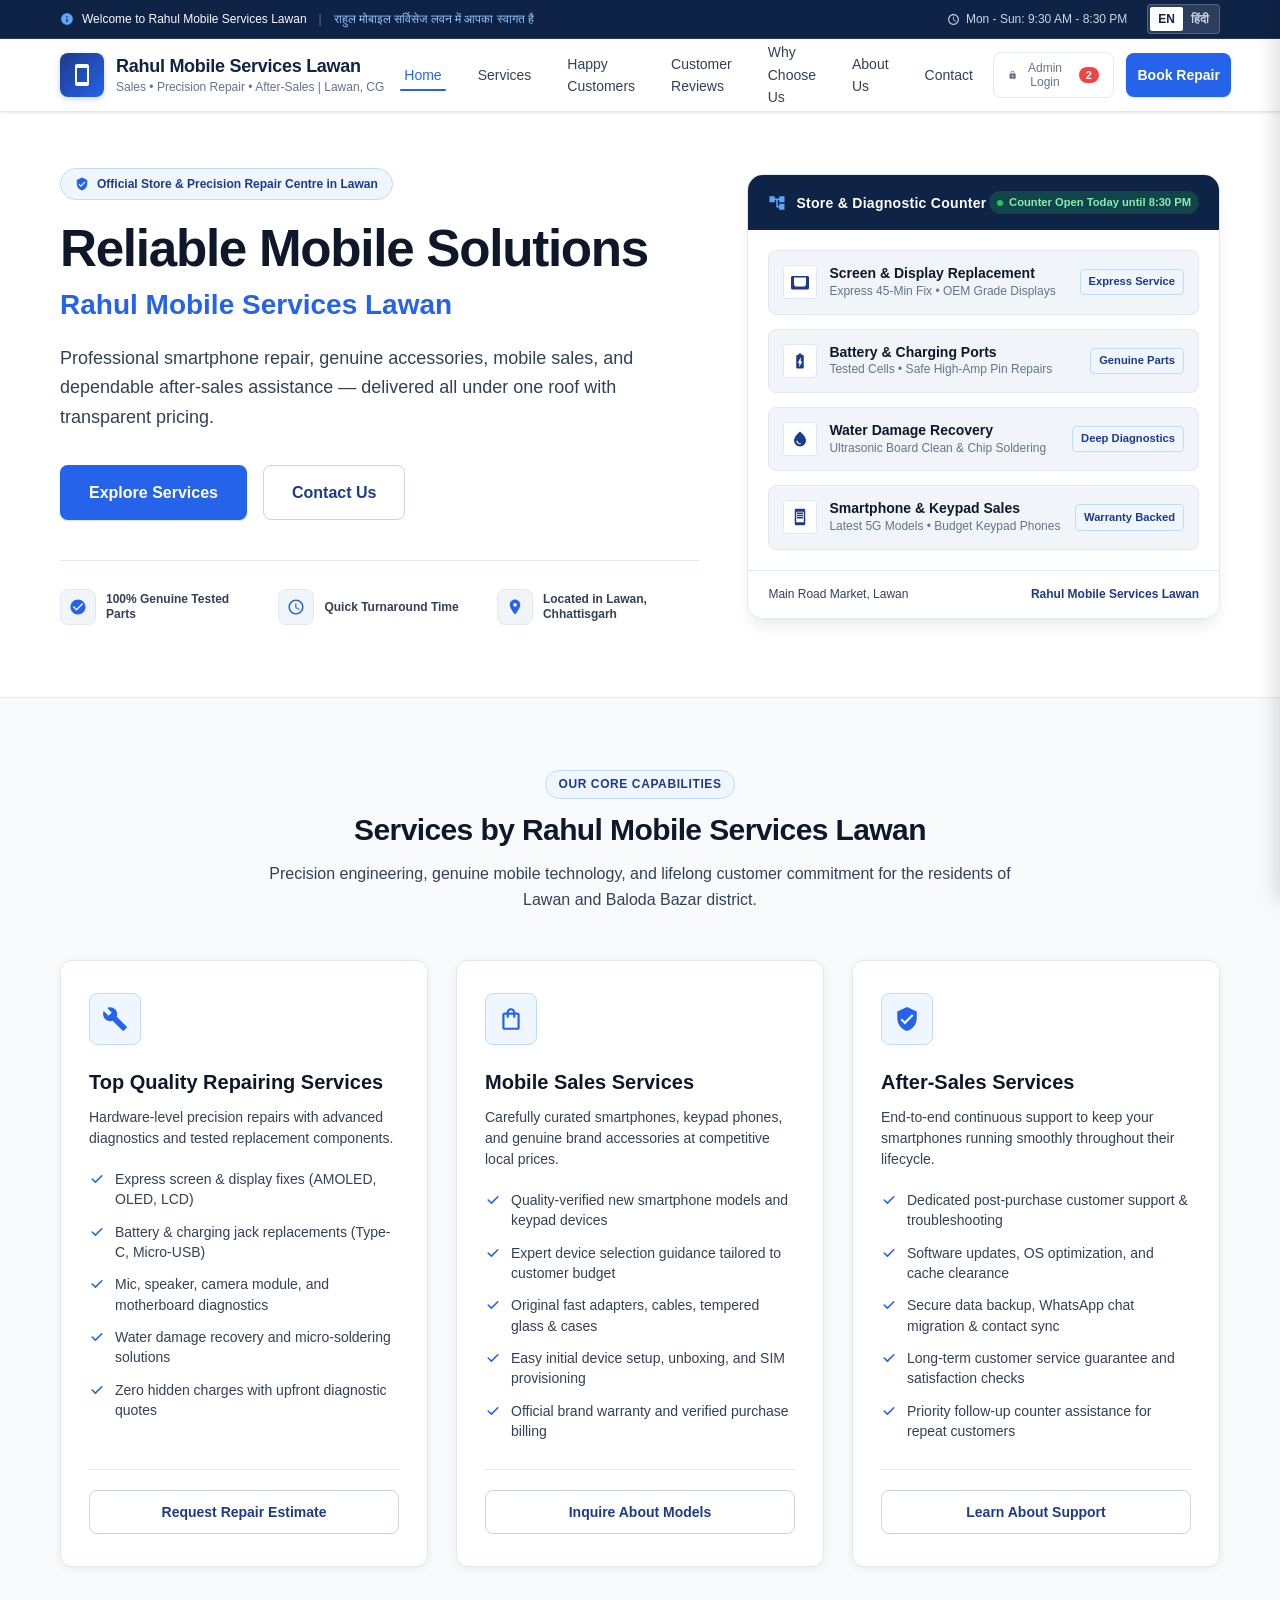
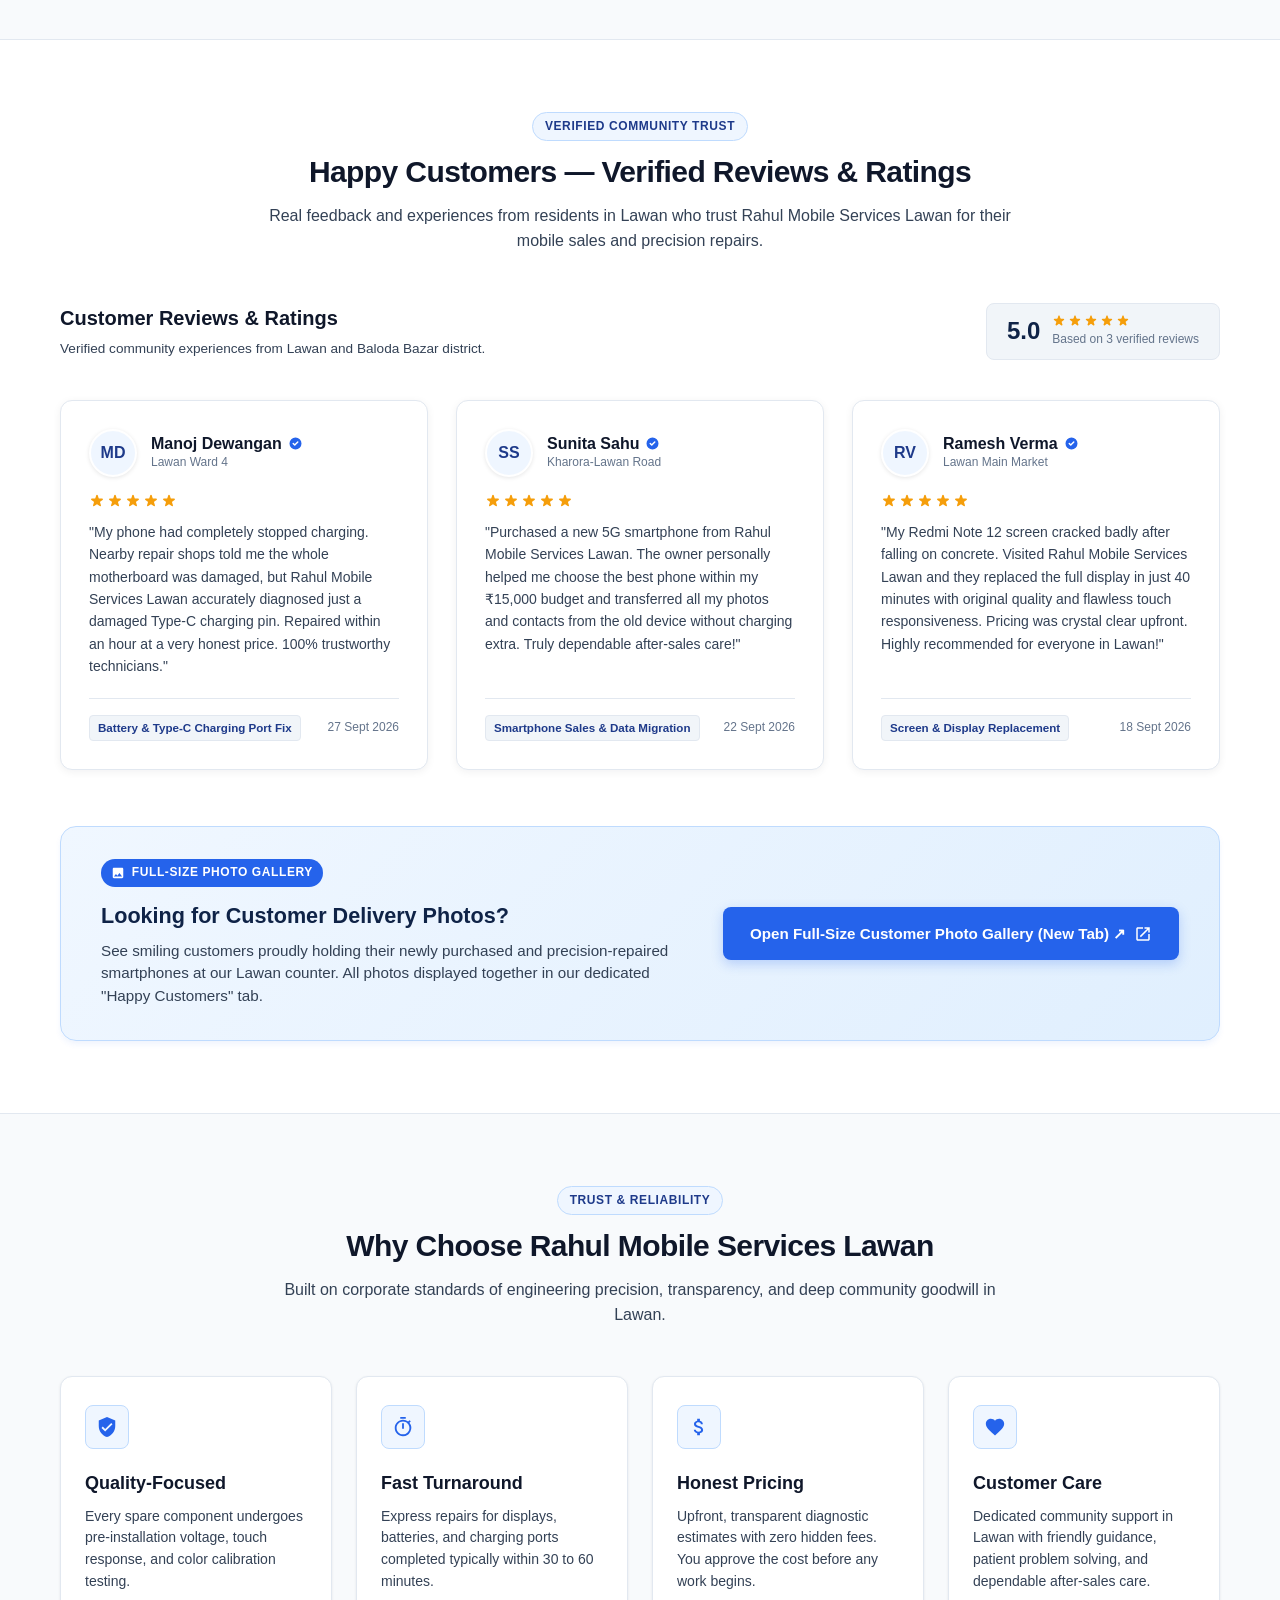
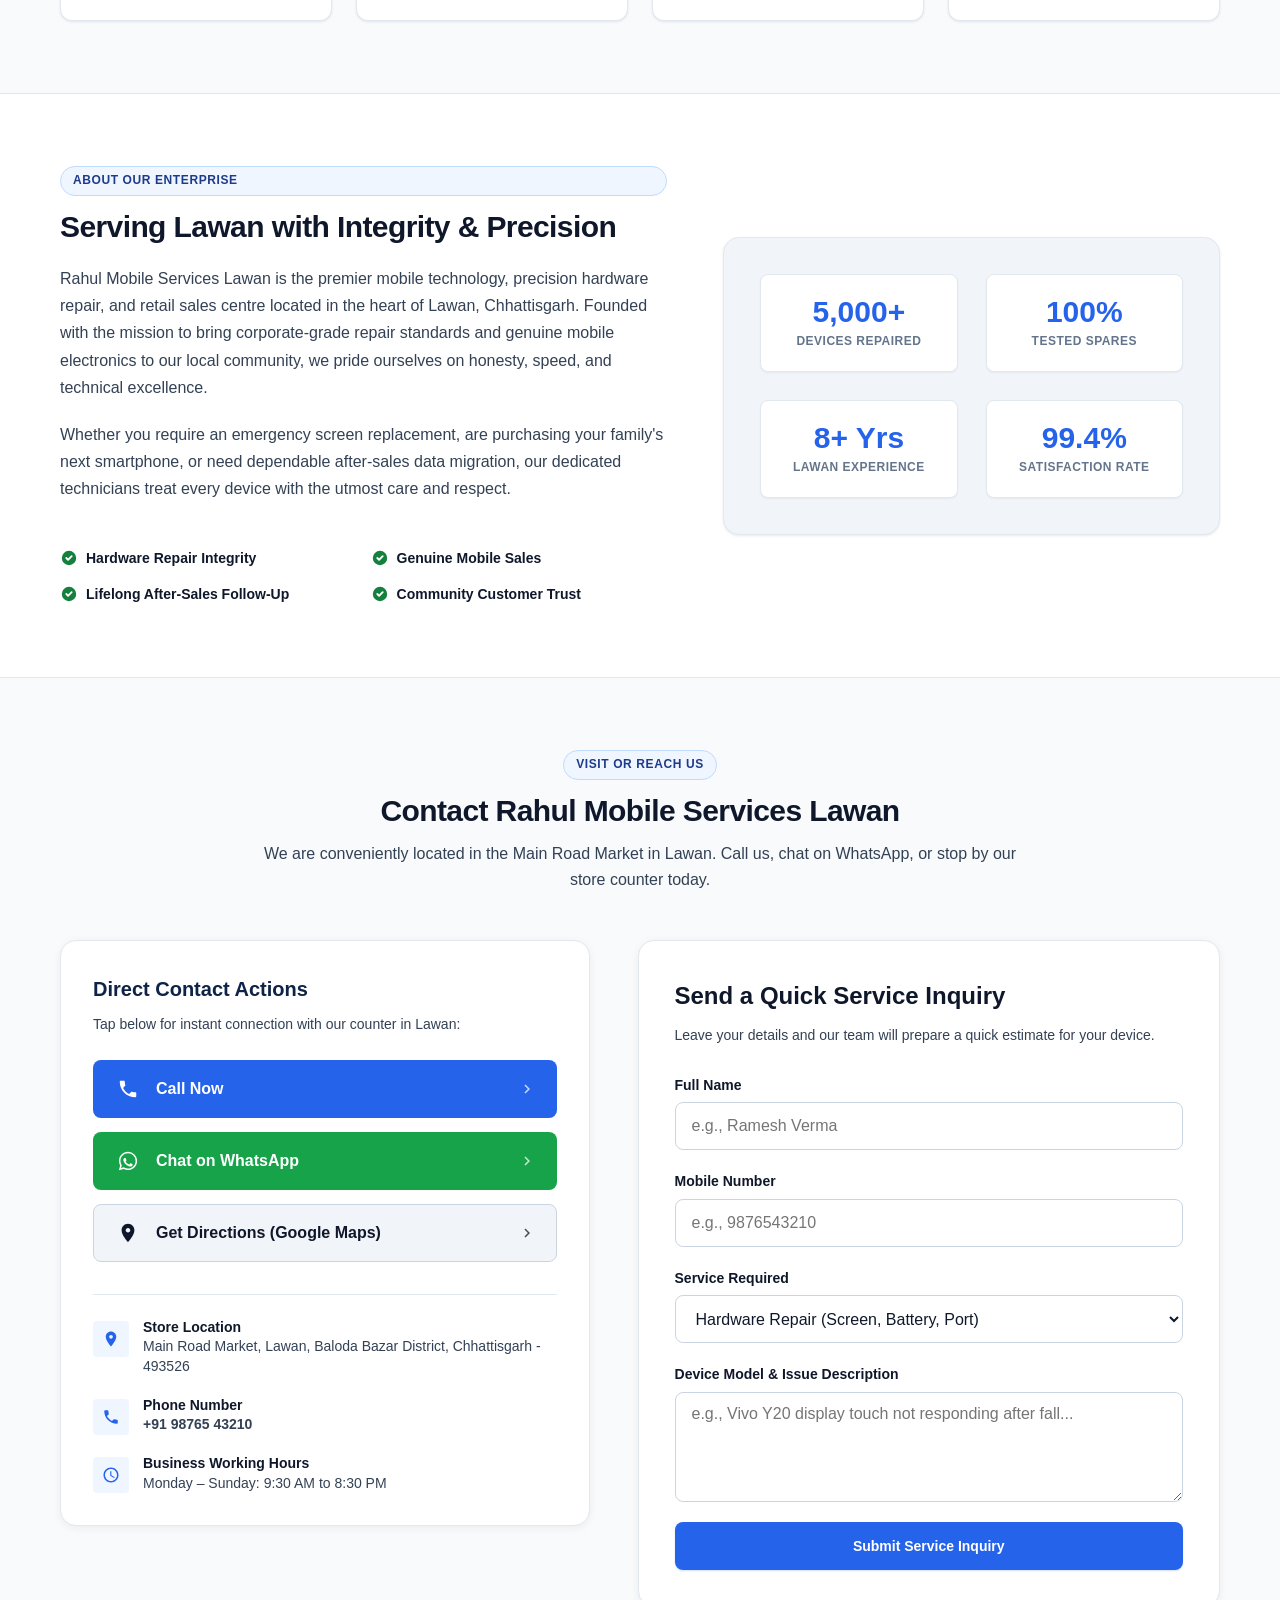
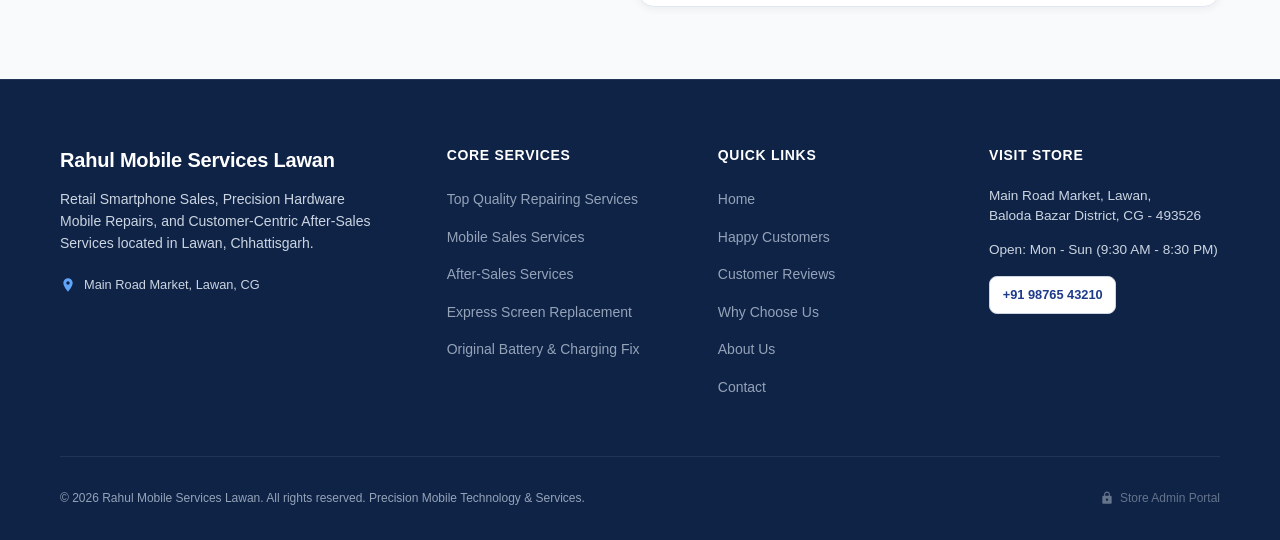
==== commit e3f22a2e: "Relocate customer delivery photo gallery to dedicated Happy Customers tab without category filters a" ====
--- a/index.html
+++ b/index.html
@@ -65,7 +65,8 @@
         <ul class="nav-list">
           <li><a href="#home" class="nav-link active" data-i18n="nav.home">Home</a></li>
           <li><a href="#services" class="nav-link" data-i18n="nav.services">Services</a></li>
-          <li><a href="#testimonials" class="nav-link" data-i18n="nav.customers">Happy Customers</a></li>
+          <li><a href="happy-customers.html" target="_blank" class="nav-link" data-i18n="nav.customers">Happy Customers ↗</a></li>
+          <li><a href="#testimonials" class="nav-link" data-i18n="nav.reviews">Customer Reviews</a></li>
           <li><a href="#why-us" class="nav-link" data-i18n="nav.why_us">Why Choose Us</a></li>
           <li><a href="#about" class="nav-link" data-i18n="nav.about">About Us</a></li>
           <li><a href="#contact" class="nav-link" data-i18n="nav.contact">Contact</a></li>
@@ -108,7 +109,8 @@
     <div class="mobile-drawer-links">
       <a href="#home" class="mobile-drawer-link" data-i18n="nav.home">Home</a>
       <a href="#services" class="mobile-drawer-link" data-i18n="nav.services">Services</a>
-      <a href="#testimonials" class="mobile-drawer-link" data-i18n="nav.customers">Happy Customers</a>
+      <a href="happy-customers.html" target="_blank" class="mobile-drawer-link" data-i18n="nav.customers">Happy Customers ↗</a>
+      <a href="#testimonials" class="mobile-drawer-link" data-i18n="nav.reviews">Customer Reviews</a>
       <a href="#why-us" class="mobile-drawer-link" data-i18n="nav.why_us">Why Choose Us</a>
       <a href="#about" class="mobile-drawer-link" data-i18n="nav.about">About Us</a>
       <a href="#contact" class="mobile-drawer-link" data-i18n="nav.contact">Contact</a>
@@ -382,40 +384,20 @@
     </section>
 
     <!-- ==========================================================================
-         5. Happy Customers & Delivery Photo Gallery Section
+         5. Happy Customers Section (Verified Customer Reviews & Ratings ONLY)
          ========================================================================== -->
     <section class="testimonials-section section-padding" id="testimonials">
       <div class="container">
         <div class="section-header">
           <div class="section-badge" data-i18n="test.badge">Verified Community Trust</div>
-          <h2 class="section-title" data-i18n="test.title">Happy Customers & Delivery Gallery</h2>
+          <h2 class="section-title" data-i18n="test.title">Happy Customers — Verified Reviews & Ratings</h2>
           <p class="section-description" data-i18n="test.desc">
-            Real feedback and smiling customer delivery moments from residents who trust Rahul Mobile Services Lawan.
+            Real feedback and ratings from verified smartphone owners across Lawan and Baloda Bazar district.
           </p>
         </div>
 
-        <!-- Part A: Full-Size Smiling Customer Delivery Photo Gallery -->
-        <div class="gallery-showcase-wrapper">
-          <div style="text-align:center; margin-bottom: 1.5rem;">
-            <h3 style="font-size: 1.35rem; font-weight: 800; color: var(--brand-navy-dark); margin-bottom: 0.35rem;" data-i18n="test.gallery_title">Full-Size Customer Delivery Photo Gallery</h3>
-            <p style="font-size: 0.9rem; color: var(--text-secondary);" data-i18n="test.gallery_desc">Real customers proudly holding their newly purchased smartphones and precision-repaired devices at our Lawan counter.</p>
-          </div>
-
-          <!-- Interactive Filter Tabs -->
-          <div class="gallery-tabs-filter" role="tablist" aria-label="Customer Delivery Categories">
-            <button type="button" class="gallery-filter-btn active" data-filter="all" data-i18n="test.filter_all">All Handover Moments</button>
-            <button type="button" class="gallery-filter-btn" data-filter="sales" data-i18n="test.filter_sales">New Smartphone Sales</button>
-            <button type="button" class="gallery-filter-btn" data-filter="repair" data-i18n="test.filter_repair">Precision Repairs</button>
-          </div>
-
-          <!-- Full-Size Customer Delivery Photo Cards Grid -->
-          <div class="customer-gallery-grid" id="customerGalleryGrid">
-            <!-- Dynamically populated via js/app.js -->
-          </div>
-        </div>
-
-        <!-- Part B: Verified Customer Written Reviews & Overall Rating -->
-        <div class="testimonials-header-bar" style="margin-top: 2rem;">
+        <!-- Verified Customer Written Reviews & Overall Rating Bar -->
+        <div class="testimonials-header-bar">
           <div>
             <h3 style="font-size: 1.25rem; font-weight: 700; color: var(--text-primary); margin-bottom: 0.25rem;" data-i18n="test.reviews_tab">Customer Reviews & Ratings</h3>
             <p style="font-size: 0.85rem; color: var(--text-secondary); margin: 0;">Verified community experiences from Lawan and Baloda Bazar district.</p>
@@ -437,9 +419,27 @@
           </div>
         </div>
 
-        <!-- Dynamic Testimonial Grid (Auto populated from storage) -->
+        <!-- Dynamic Testimonial Grid (Only Reviews) -->
         <div class="testimonials-grid" id="testimonialsGrid">
           <!-- Populated dynamically via js/app.js -->
+        </div>
+
+        <!-- Callout Banner to Dedicated Full-Size Photo Gallery (Opens in New Tab) -->
+        <div style="margin-top: 3.5rem; background: linear-gradient(135deg, #f0f7ff 0%, #e0effe 100%); border: 1.5px solid #bfdbfe; border-radius: var(--radius-xl); padding: 2rem 2.5rem; display: flex; align-items: center; justify-content: space-between; gap: 2rem; flex-wrap: wrap; box-shadow: 0 4px 6px -1px rgba(37, 99, 235, 0.08);">
+          <div style="flex: 1; min-width: 280px;">
+            <div style="display: inline-flex; align-items: center; gap: 0.4rem; background: var(--brand-blue); color: #ffffff; font-size: 0.75rem; font-weight: 700; text-transform: uppercase; letter-spacing: 0.05em; padding: 0.25rem 0.65rem; border-radius: var(--radius-full); margin-bottom: 0.75rem;">
+              <svg viewBox="0 0 24 24" style="width:14px;height:14px;fill:currentColor;"><path d="M21 19V5c0-1.1-.9-2-2-2H5c-1.1 0-2 .9-2 2v14c0 1.1.9 2 2 2h14c1.1 0 2-.9 2-2zM8.5 13.5l2.5 3.01L14.5 12l4.5 6H5l3.5-4.5z"/></svg>
+              <span>Full-Size Photo Gallery</span>
+            </div>
+            <h3 style="font-size: 1.35rem; font-weight: 800; color: var(--brand-navy-dark); margin-bottom: 0.4rem;">Looking for Customer Delivery Photos?</h3>
+            <p style="font-size: 0.95rem; color: var(--text-secondary); margin: 0; line-height: 1.5;">See smiling customers proudly holding their newly purchased and precision-repaired smartphones at our Lawan counter. All photos displayed together in our dedicated "Happy Customers" tab.</p>
+          </div>
+          <div>
+            <a href="happy-customers.html" target="_blank" class="btn btn-primary" style="white-space: nowrap; font-size: 0.95rem; padding: 0.85rem 1.6rem; display: inline-flex; align-items: center; gap: 0.5rem; box-shadow: 0 4px 12px rgba(37, 99, 235, 0.25);">
+              <span data-i18n="gallery.open_btn">Open Happy Customers Gallery ↗</span>
+              <svg viewBox="0 0 24 24" style="width:18px;height:18px;fill:currentColor;"><path d="M19 19H5V5h7V3H5c-1.11 0-2 .9-2 2v14c0 1.1.89 2 2 2h14c1.1 0 2-.9 2-2v-7h-2v7zM14 3v2h3.59l-9.83 9.83 1.41 1.41L19 6.41V10h2V3h-7z"/></svg>
+            </a>
+          </div>
         </div>
       </div>
     </section>
@@ -734,7 +734,8 @@
           <h4 class="footer-col-title" data-i18n="footer.col_quick">Quick Links</h4>
           <ul class="footer-links-list">
             <li><a href="#home" class="footer-link" data-i18n="nav.home">Home</a></li>
-            <li><a href="#testimonials" class="footer-link" data-i18n="nav.customers">Happy Customers</a></li>
+            <li><a href="happy-customers.html" target="_blank" class="footer-link" data-i18n="nav.customers">Happy Customers ↗</a></li>
+            <li><a href="#testimonials" class="footer-link" data-i18n="nav.reviews">Customer Reviews</a></li>
             <li><a href="#why-us" class="footer-link" data-i18n="nav.why_us">Why Choose Us</a></li>
             <li><a href="#about" class="footer-link" data-i18n="nav.about">About Us</a></li>
             <li><a href="#contact" class="footer-link" data-i18n="nav.contact">Contact & Location</a></li>
